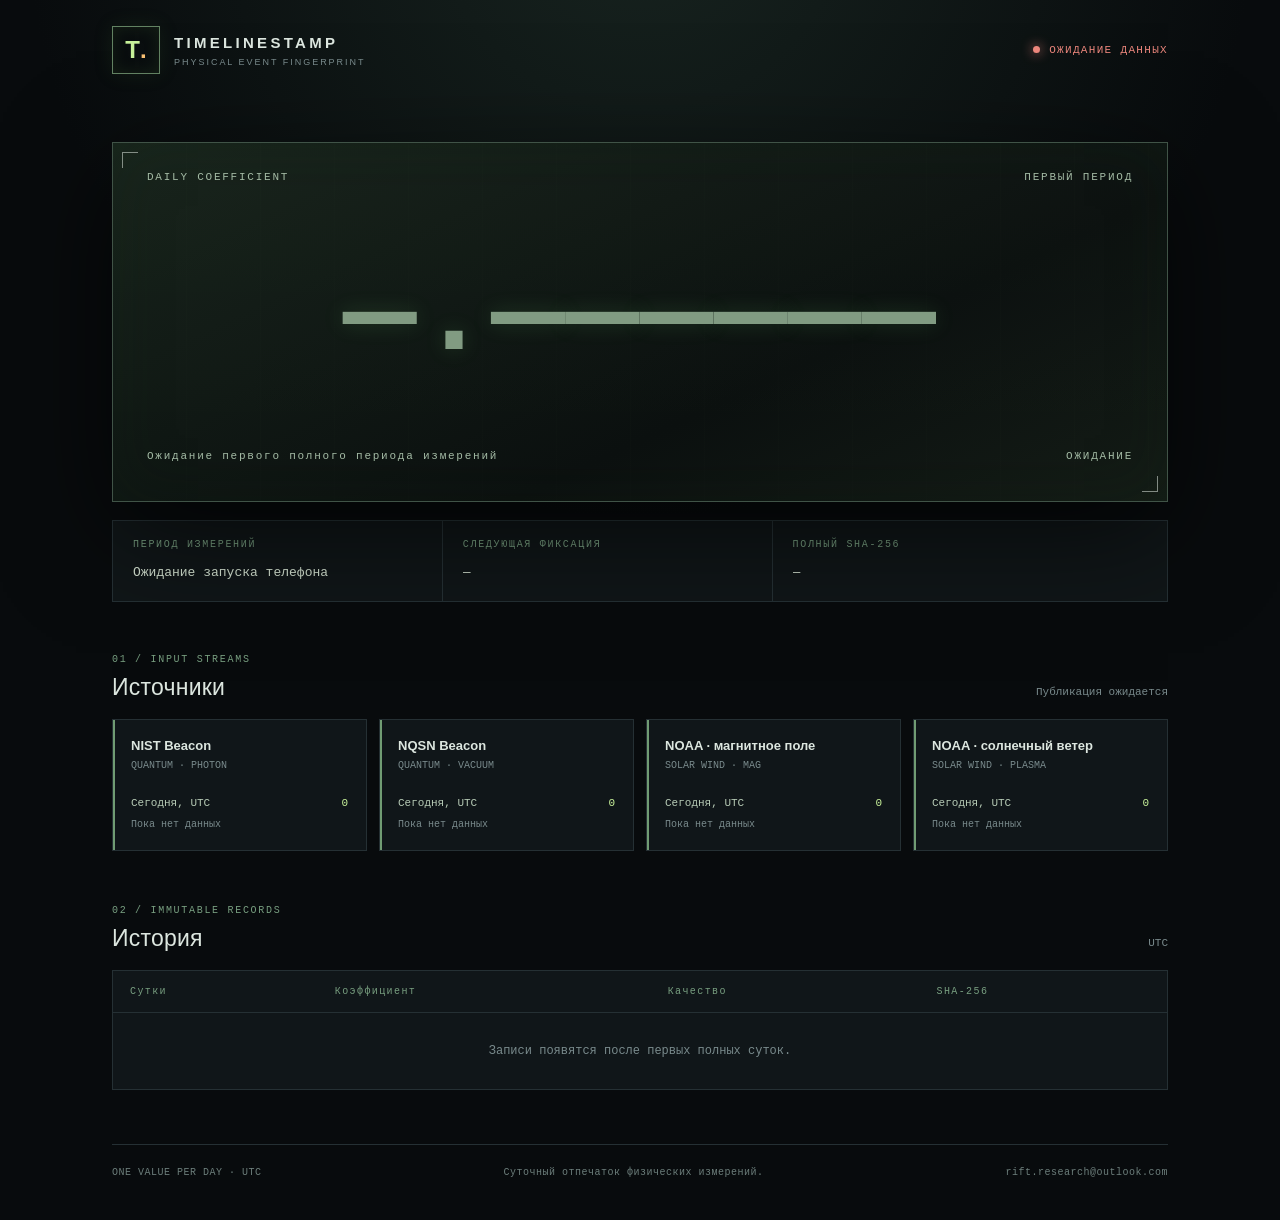
==== docs/index.html @ 2a8d6c80 "Prepare TimeLineStamp repository" ====
<!doctype html>
<html lang="ru">
<head>
  <meta charset="utf-8">
  <meta name="viewport" content="width=device-width, initial-scale=1">
  <meta name="theme-color" content="#080b0d">
  <title>Timelinestamp</title>
  <link rel="stylesheet" href="./style.css">
  <script src="./app.js" defer></script>
</head>
<body>
  <main class="shell">
    <header class="topbar">
      <div class="brand"><span class="brand-mark">T<span>.</span></span><div><strong>TIMELINESTAMP</strong><small>PHYSICAL EVENT FINGERPRINT</small></div></div>
      <div class="live offline"><span class="live-dot"></span><span id="live-label">ОЖИДАНИЕ ДАННЫХ</span></div>
    </header>

    <section class="hero" aria-labelledby="meter-title">
      <div class="hero-top"><span>DAILY COEFFICIENT</span><span id="day-label">—</span></div>
      <div class="meter" id="meter" aria-live="polite" aria-label="Коэффициент">—</div>
      <div class="hero-bottom"><span id="meter-note">Ожидание первого полного периода измерений</span><span id="quality">—</span></div>
      <div class="grid-overlay" aria-hidden="true"></div>
    </section>

    <div class="summary">
      <div><span class="eyebrow">ПЕРИОД ИЗМЕРЕНИЙ</span><strong id="period">—</strong></div>
      <div><span class="eyebrow">СЛЕДУЮЩАЯ ФИКСАЦИЯ</span><strong id="next-lock">—</strong></div>
      <div><span class="eyebrow">ПОЛНЫЙ SHA-256</span><strong id="digest-short">—</strong></div>
    </div>

    <section class="panel">
      <div class="section-heading"><div><span class="eyebrow">01 / INPUT STREAMS</span><h2>Источники</h2></div><span id="last-published" class="subtle">Публикация ожидается</span></div>
      <div id="sources" class="source-grid"></div>
    </section>

    <section class="panel history-panel">
      <div class="section-heading"><div><span class="eyebrow">02 / IMMUTABLE RECORDS</span><h2>История</h2></div><span class="subtle">UTC</span></div>
      <div class="table-wrap"><table><thead><tr><th>Сутки</th><th>Коэффициент</th><th>Качество</th><th>SHA-256</th></tr></thead><tbody id="history"><tr><td colspan="4" class="empty">Записи появятся после первых полных суток.</td></tr></tbody></table></div>
    </section>

    <footer><span>ONE VALUE PER DAY · UTC</span><span>Суточный отпечаток физических измерений.</span><a href="mailto:rift.research@outlook.com">rift.research@outlook.com</a></footer>
  </main>
</body>
</html>
---- docs/style.css ----
:root{color-scheme:dark;--bg:#080b0d;--panel:#101619;--panel2:#0b1113;--line:#253034;--muted:#798a8c;--text:#dce6df;--lime:#c8f29a;--amber:#f9c073;--red:#ed877d}
footer a{color:inherit;text-decoration:none;display:block}footer a:hover{text-decoration:underline}
*{box-sizing:border-box}html{min-height:100%}body{margin:0;background:radial-gradient(circle at 50% -8%,#17231f 0,#080b0d 42%),var(--bg);color:var(--text);font-family:Arial,Helvetica,sans-serif}body:before{content:"";position:fixed;inset:0;pointer-events:none;opacity:.19;background-image:linear-gradient(transparent 98%,#8ed291 100%);background-size:100% 4px}.shell{max-width:1120px;margin:auto;padding:26px 32px 40px}.topbar,.brand,.live,.hero-top,.hero-bottom,.section-heading,footer{display:flex;align-items:center;justify-content:space-between}.topbar{margin-bottom:68px}.brand{justify-content:flex-start;gap:14px}.brand-mark{width:48px;height:48px;border:1px solid #638363;display:flex;align-items:center;justify-content:center;font-size:24px;font-weight:900;color:var(--lime);box-shadow:inset 0 0 15px #507d342b,0 0 20px #507d3421}.brand-mark span{color:var(--amber)}.brand strong{font-size:15px;letter-spacing:.22em}.brand small{display:block;margin-top:5px;color:var(--muted);font-size:9px;letter-spacing:.22em}.live{gap:9px;color:var(--lime);font:11px/1.3 monospace;letter-spacing:.12em}.live-dot{height:7px;width:7px;background:var(--lime);border-radius:50%;box-shadow:0 0 12px var(--lime)}.live.offline{color:var(--red)}.live.offline .live-dot{background:var(--red);box-shadow:0 0 12px var(--red)}.hero{position:relative;overflow:hidden;min-height:360px;border:1px solid #405347;background:linear-gradient(155deg,#17231b,#0b100f 64%,#141c16);padding:27px 34px 24px;box-shadow:0 30px 100px #0009,inset 0 0 60px #101e1240}.hero:before,.hero:after{content:"";position:absolute;width:15px;height:15px;border-color:var(--lime);opacity:.55}.hero:before{left:9px;top:9px;border-top:1px solid;border-left:1px solid}.hero:after{right:9px;bottom:9px;border-bottom:1px solid;border-right:1px solid}.grid-overlay{position:absolute;inset:0;pointer-events:none;background:repeating-linear-gradient(90deg,transparent 0,transparent 73px,#b6e89807 74px),linear-gradient(0deg,transparent,#d6f9b706);opacity:.6}.hero-top,.hero-bottom{position:relative;z-index:1;font:11px/1.4 monospace;letter-spacing:.16em;color:#a4bba5}.hero-top span:last-child,.hero-bottom span:last-child{text-align:right}.hero-bottom{gap:16px}.meter{position:relative;z-index:1;display:flex;align-items:center;justify-content:center;min-height:264px;color:var(--lime);font-family:"Courier New",monospace;font-variant-numeric:tabular-nums;white-space:nowrap;text-shadow:0 0 11px #a2f77795,0 0 30px #80ed7b65,0 0 65px #80ed7b40;letter-spacing:.01em;font-size:clamp(54px,9.5vw,126px);font-weight:700}.meter span{display:inline-flex;justify-content:center;min-width:.69em}.meter .decimal{min-width:.35em;color:#e8f8c4}.meter.waiting{color:#819b82;text-shadow:0 0 22px #80ed7b28}.summary{display:grid;grid-template-columns:1fr 1fr 1.2fr;gap:1px;background:var(--line);border:1px solid var(--line);margin:18px 0 52px}.summary>div{background:#101618;padding:18px 20px;min-width:0}.eyebrow{display:block;color:#789f80;font:10px/1.2 monospace;letter-spacing:.17em}.summary strong{display:block;margin-top:12px;font:13px/1.5 monospace;color:#d4e2d1;overflow:hidden;text-overflow:ellipsis;white-space:nowrap}.panel{margin-bottom:54px}.section-heading{align-items:end;margin-bottom:18px;gap:20px}.section-heading h2{margin:8px 0 0;font-size:23px;font-weight:500;letter-spacing:.01em}.subtle{font:11px/1.5 monospace;color:var(--muted);text-align:right}.source-grid{display:grid;grid-template-columns:repeat(4,1fr);gap:12px}.source{min-height:132px;padding:17px 18px;background:var(--panel);border:1px solid var(--line);position:relative}.source:before{content:"";position:absolute;left:0;top:0;bottom:0;width:2px;background:#709c73}.source-name{font-size:13px;font-weight:700;line-height:1.4}.source-type{font:10px/1.4 monospace;color:var(--muted);margin:4px 0 23px}.source-stat{display:flex;justify-content:space-between;gap:8px;font:11px/1.3 monospace;color:#b7cbb6}.source-stat strong{color:var(--lime);font-weight:500}.source-time{margin-top:8px;font:10px/1.4 monospace;color:var(--muted)}.table-wrap{overflow:auto;background:var(--panel);border:1px solid var(--line)}table{border-collapse:collapse;width:100%;min-width:660px;text-align:left}th{padding:15px 17px;color:#789f80;font:10px monospace;letter-spacing:.14em;border-bottom:1px solid var(--line)}td{padding:17px;border-bottom:1px solid #202b2e;font:12px/1.4 monospace}tbody tr:last-child td{border-bottom:0}.coefficient-cell{font-size:20px;color:var(--lime)}.hash-cell{color:#a5b9aa}.empty{color:var(--muted);text-align:center;padding:30px}.quality-good{color:var(--lime)}.quality-partial{color:var(--amber)}.quality-unavailable{color:var(--red)}footer{border-top:1px solid var(--line);padding-top:20px;gap:25px;color:#6c7e7b;font:10px/1.5 monospace;letter-spacing:.05em}footer span:last-child{text-align:right}@media(max-width:850px){.source-grid{grid-template-columns:repeat(2,1fr)}.summary{grid-template-columns:repeat(2,1fr)}.summary>div:last-child{grid-column:1/-1}}@media(max-width:560px){.shell{padding:20px 16px 32px}.topbar{margin-bottom:40px}.brand-mark{width:40px;height:40px}.brand strong{font-size:12px}.brand small{font-size:7px}.hero{min-height:270px;padding:20px 16px}.meter{min-height:190px;font-size:clamp(39px,10.7vw,68px);letter-spacing:-.05em}.meter span{min-width:.61em}.hero-top,.hero-bottom{font-size:9px}.summary{margin-bottom:42px}.summary>div{padding:15px}.summary strong{font-size:11px}.source-grid{gap:8px}.source{padding:14px;min-height:122px}.source-name{font-size:11px}.source-stat{font-size:10px}.section-heading h2{font-size:20px}.subtle{font-size:9px}footer{display:block}footer span{display:block;margin:8px 0}footer span:last-child{text-align:left}}
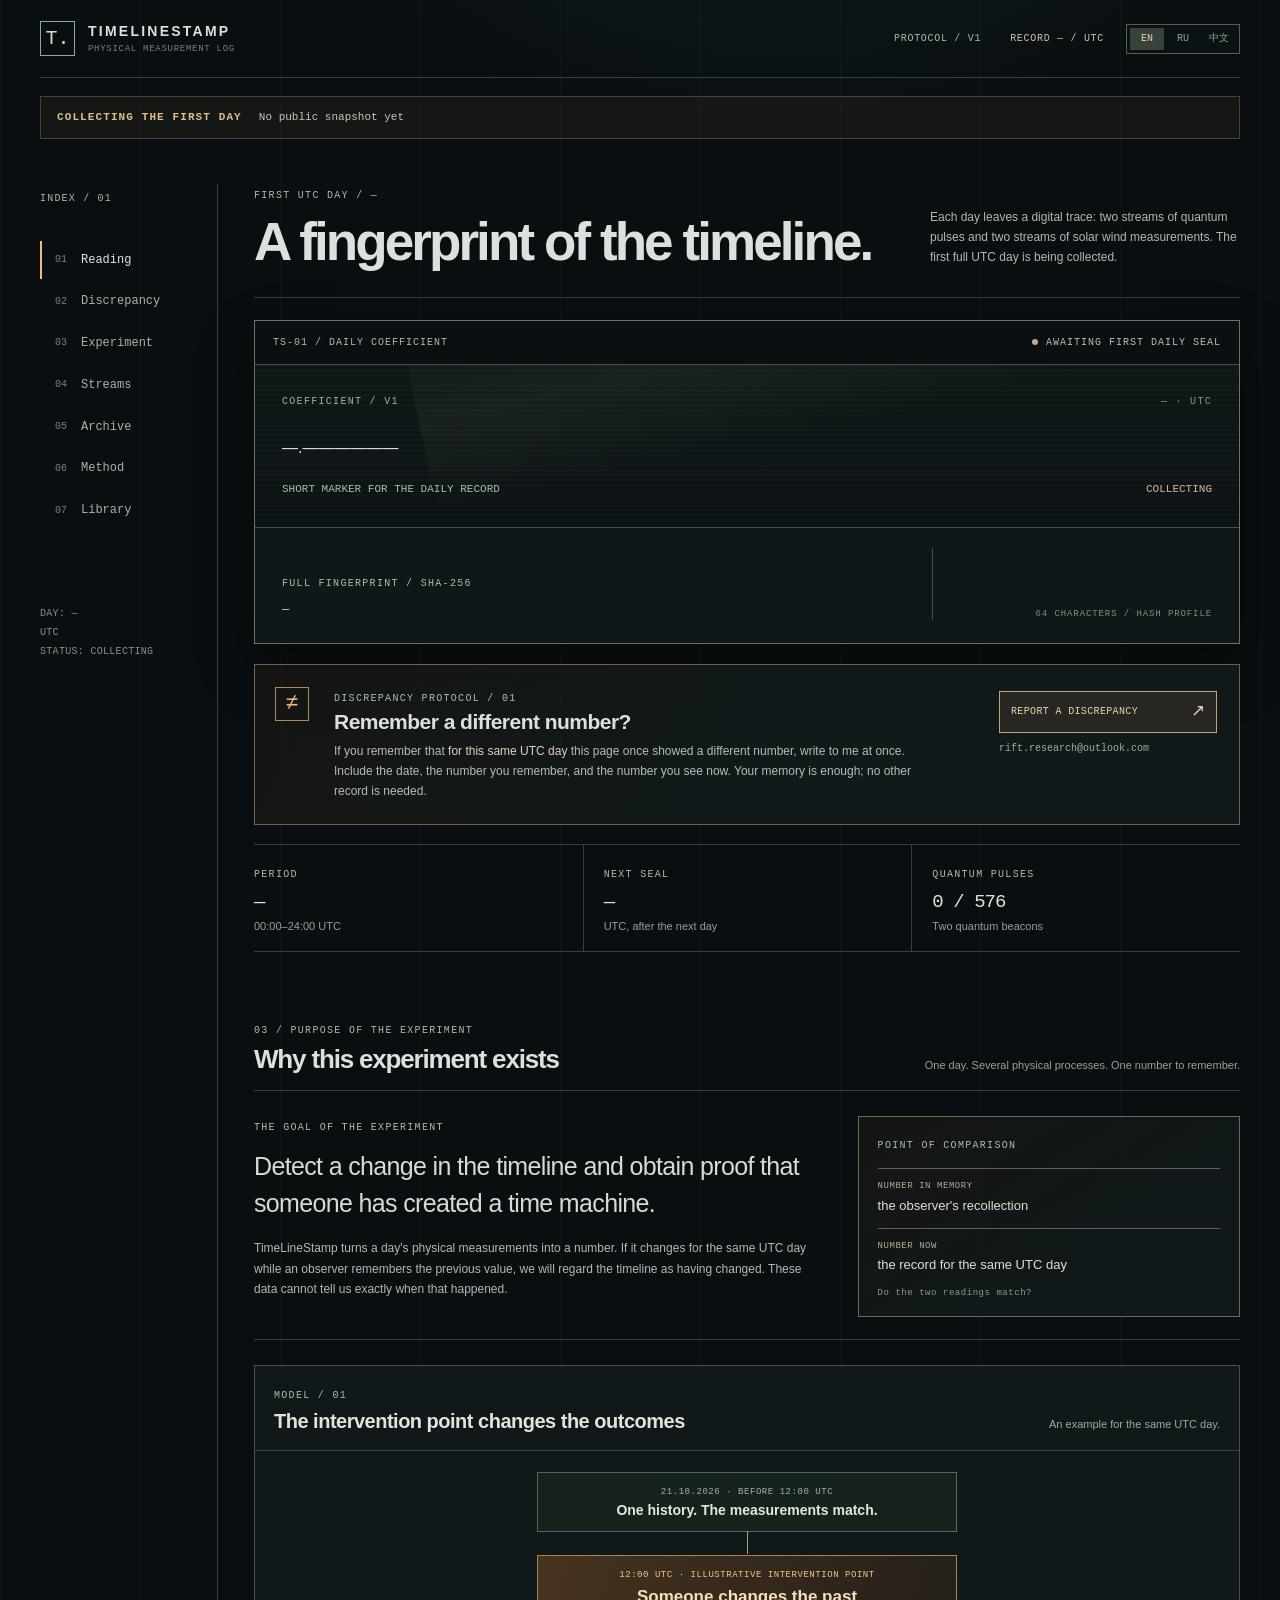
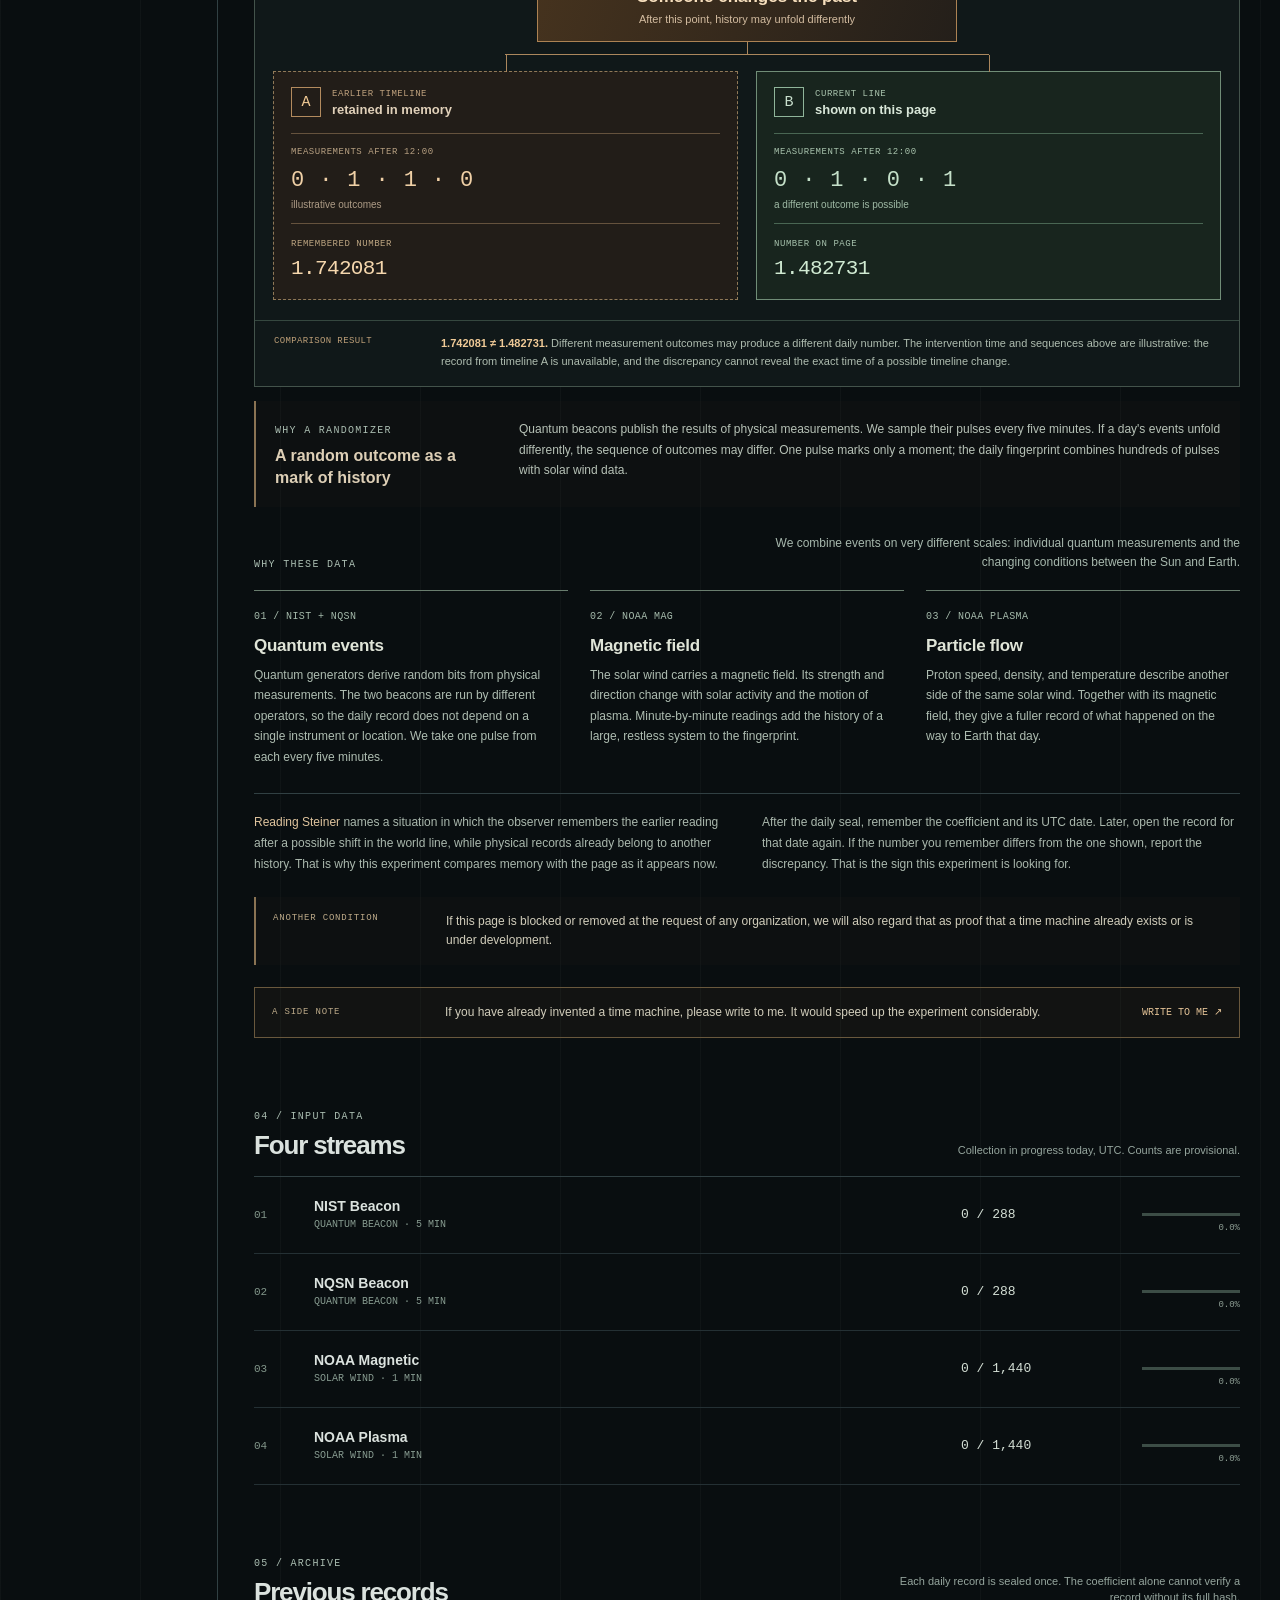
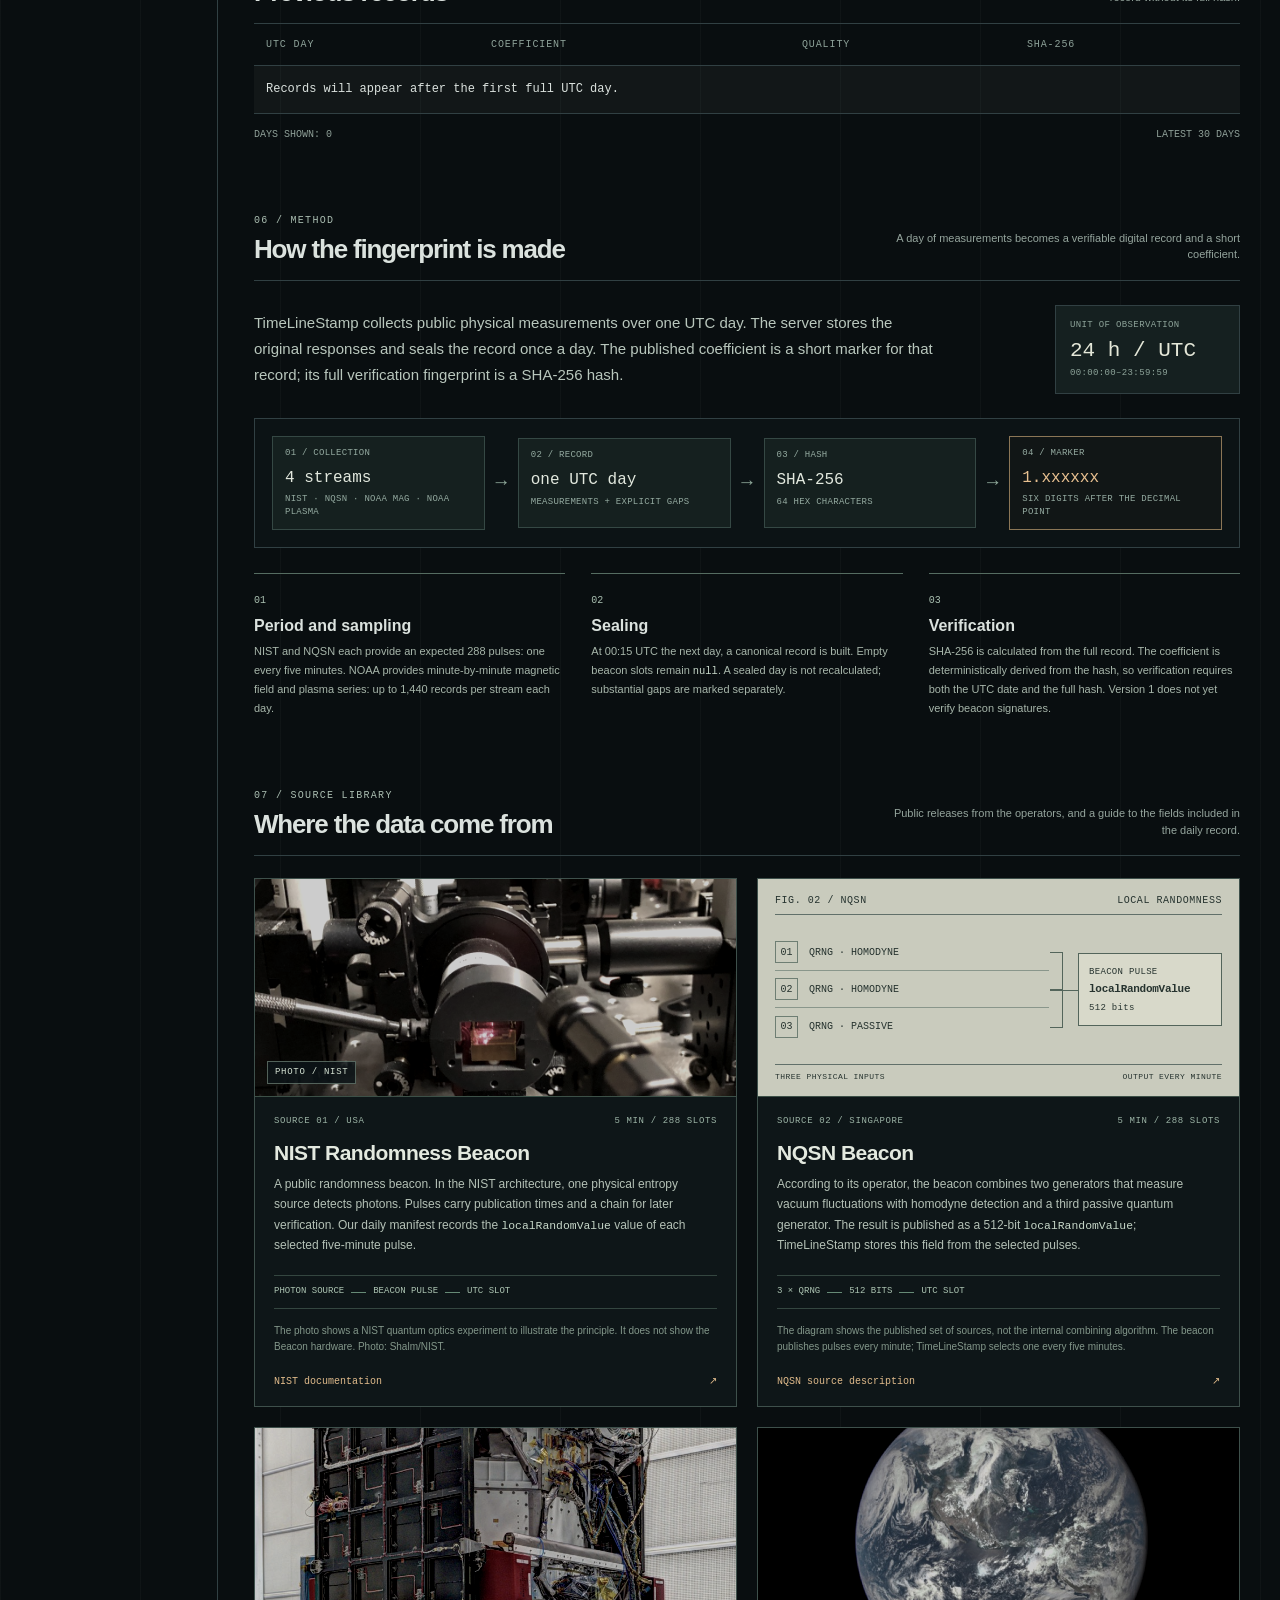
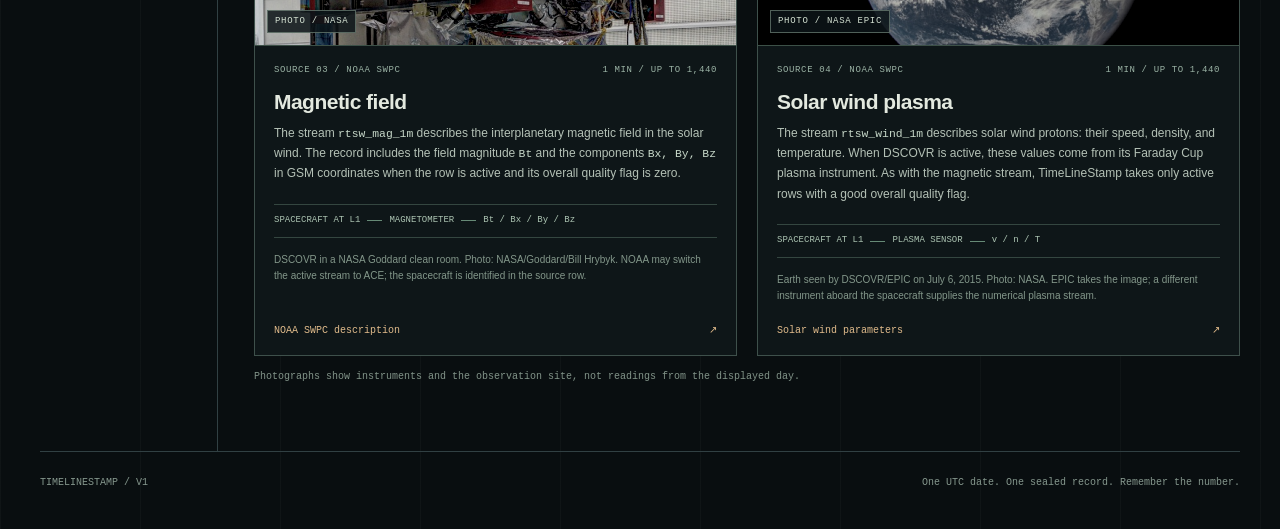
==== commit ce286d6f: "Prepare multilingual public dashboard" ====
--- a/docs/index.html
+++ b/docs/index.html
@@ -1,44 +1,581 @@
 <!doctype html>
-<html lang="ru">
+<html lang="en">
 <head>
   <meta charset="utf-8">
   <meta name="viewport" content="width=device-width, initial-scale=1">
-  <meta name="theme-color" content="#080b0d">
-  <title>Timelinestamp</title>
-  <link rel="stylesheet" href="./style.css">
-  <script src="./app.js" defer></script>
+  <meta name="theme-color" content="#090e10">
+  <title>TimeLineStamp</title>
+  <style>
+:root {
+  color-scheme: dark;
+  --bg: #090e10;
+  --surface: #101719;
+  --surface-deep: #0a1012;
+  --line: #314043;
+  --line-soft: #243034;
+  --text: #dbe2de;
+  --muted: #96a6a3;
+  --quiet: #738481;
+  --signal: #aec4b7;
+  --amber: #efbb7e;
+  --amber-dim: #a47d58;
+  --mono: ui-monospace, SFMono-Regular, Menlo, Monaco, Consolas, "Liberation Mono", monospace;
+  --sans: -apple-system, BlinkMacSystemFont, "Segoe UI", Arial, sans-serif;
+}
+* { box-sizing: border-box; }
+html { scroll-behavior: smooth; }
+body {
+  margin: 0;
+  color: var(--text);
+  background:
+    radial-gradient(800px 620px at 62% -290px, #24413d67, transparent 72%),
+    linear-gradient(90deg, #b1cfc00a 1px, transparent 1px),
+    var(--bg);
+  background-size: auto, 140px 100%, auto;
+  font-family: var(--sans);
+  -webkit-font-smoothing: antialiased;
+}
+a { color: inherit; }
+a:focus-visible { outline: 2px solid var(--amber); outline-offset: 4px; }
+.shell { width: min(1200px, calc(100% - 60px)); margin: 0 auto; }
+.mono, .value, .stamp { font-family: var(--mono); font-variant-numeric: tabular-nums; }
+.top {
+  display: flex;
+  align-items: center;
+  justify-content: space-between;
+  gap: 20px;
+  min-height: 78px;
+  border-bottom: 1px solid var(--line);
+}
+.identity { display: flex; align-items: center; gap: 13px; text-decoration: none; }
+.identity-mark { width: 35px; height: 35px; display: grid; place-items: center; border: 1px solid #8aaca0; font: 500 20px/1 var(--mono); color: #cedbd2; }
+.identity-text strong { display: block; font: 650 14px/1.2 var(--sans); letter-spacing: .16em; }
+.identity-text small { display: block; margin-top: 4px; color: var(--quiet); font: 9px/1.2 var(--mono); letter-spacing: .08em; }
+.top-controls { display: flex; align-items: center; gap: 22px; }
+.top-meta { display: flex; align-items: center; gap: 29px; color: #a8b8b1; font: 10px/1.4 var(--mono); letter-spacing: .07em; }
+.top-meta .node { color: #d2c0a6; }
+.language-switch { display: flex; gap: 2px; padding: 3px; border: 1px solid #536059; background: #0b1213; }
+.language-switch button { min-width: 34px; padding: 5px 6px; border: 0; background: transparent; color: #8fa198; cursor: pointer; font: 10px/1.2 var(--mono); }
+.language-switch button:hover { color: #f0d1a8; }
+.language-switch button[aria-pressed="true"] { background: #36423a; color: #f0d1a8; }
+.demo-note { display: flex; align-items: baseline; gap: 17px; padding: 12px 16px; margin: 18px 0 0; border: 1px solid #7f664b83; background: #7b60351a; font: 11px/1.5 var(--mono); }
+.demo-note strong { color: #e0bc90; letter-spacing: .1em; white-space: nowrap; }
+.demo-note span { color: #c6c6bb; }
+.layout { display: grid; grid-template-columns: 178px minmax(0, 1fr); gap: 36px; margin-top: 45px; }
+.rail { position: relative; border-right: 1px solid var(--line); min-height: 100%; padding: 7px 24px 0 0; }
+.rail-head { display: block; color: #a9b9b0; font: 10px/1.5 var(--mono); letter-spacing: .12em; }
+.rail nav { display: grid; gap: 3px; margin-top: 35px; }
+.rail a { display: flex; align-items: center; gap: 14px; padding: 11px 0 11px 13px; border-left: 2px solid transparent; color: #a4b3ac; font: 12px/1.4 var(--mono); text-decoration: none; }
+.rail a:hover, .rail a:first-child { border-left-color: var(--amber); color: #e4e7df; }
+.rail a span { color: var(--quiet); font-size: 10px; }
+.rail-foot { margin-top: 74px; color: #81928b; font: 10px/1.9 var(--mono); letter-spacing: .03em; }
+.content { min-width: 0; }
+.page-head { display: flex; justify-content: space-between; align-items: end; gap: 34px; padding-bottom: 27px; border-bottom: 1px solid var(--line); }
+.kicker, .section-index, .micro { color: #aabdb1; font: 10px/1.5 var(--mono); letter-spacing: .13em; text-transform: uppercase; }
+.page-head h1 { margin: 10px 0 0; font-size: clamp(34px, 4.2vw, 53px); font-weight: 580; line-height: 1.08; letter-spacing: -.055em; }
+.page-head p { max-width: 310px; margin: 0 0 2px; color: #aebbb4; font-size: 12px; line-height: 1.7; }
+.instrument { margin-top: 22px; border: 1px solid #68736c; background: var(--surface-deep); box-shadow: 0 24px 55px #0005; }
+.instrument-top { display: flex; justify-content: space-between; align-items: center; gap: 14px; padding: 14px 18px; border-bottom: 1px solid #43504b; color: #aab8af; font: 10px/1.5 var(--mono); letter-spacing: .1em; }
+.instrument-top .lock { display: inline-flex; align-items: center; gap: 8px; color: #c4bda9; }
+.instrument-top .lock::before { content: ""; width: 6px; height: 6px; background: #c1ab88; border-radius: 50%; }
+.display { position: relative; overflow: hidden; padding: 29px 27px 30px; background:
+  linear-gradient(180deg, #101a19 0%, #101819 61%, #0c1415 100%);
+}
+.display::before { content: ""; position: absolute; inset: 0; pointer-events: none; opacity: .23; background: repeating-linear-gradient(0deg, transparent 0 3px, #000 4px 5px); }
+.display::after { content: ""; position: absolute; width: 650px; height: 180px; top: -100px; left: 16%; pointer-events: none; transform: rotate(-12deg); background: linear-gradient(180deg, transparent, #d9e9cc0d, transparent); }
+.display > * { position: relative; z-index: 1; }
+.display-label { display: flex; justify-content: space-between; gap: 10px; color: #9fb1a6; font: 10px/1.5 var(--mono); letter-spacing: .13em; }
+.display-label span:last-child { color: #81958b; }
+.digits { display: flex; align-items: end; gap: 7px; margin: 30px 0 24px; white-space: nowrap; }
+.digit {
+  position: relative;
+  display: grid;
+  place-items: center;
+  width: clamp(48px, 5.45vw, 70px);
+  height: clamp(77px, 8vw, 101px);
+  border: 1px solid #5b6458;
+  background: linear-gradient(160deg, #202821, #111914 58%, #1a211b);
+  box-shadow: inset 0 8px 18px #0009, inset 0 -3px 7px #ccba8210;
+  color: var(--amber);
+  font: 400 clamp(51px, 6.4vw, 81px)/1 var(--mono);
+  letter-spacing: -.08em;
+  text-indent: -.08em;
+  text-shadow: 0 0 12px #e9a45a5b, 0 0 25px #e9a45a28;
+}
+.point { align-self: end; margin: 0 1px 10px -1px; color: #e6ad70; font: 400 clamp(50px, 6vw, 80px)/1 var(--mono); text-shadow: 0 0 11px #e7a25662; }
+.display-note { display: flex; justify-content: space-between; align-items: start; gap: 20px; color: #aabbad; font: 11px/1.5 var(--mono); }
+.display-note .partial { color: #d4b88f; }
+.signature { display: grid; grid-template-columns: minmax(0, 1fr) 280px; gap: 30px; align-items: end; padding: 20px 27px 23px; border-top: 1px solid #43504b; background: #101718; }
+.signature strong { display: block; margin-top: 9px; color: #cbd5cb; font: 12px/1.7 var(--mono); font-weight: 400; overflow-wrap: anywhere; }
+.signature .micro { display: block; }
+.signature-graph { min-width: 0; padding-left: 17px; border-left: 1px solid #42504b; }
+.signature-graph svg { display: block; width: 100%; height: 54px; }
+.signature-graph p { margin: 7px 0 0; color: #7e9087; font: 9px/1.2 var(--mono); letter-spacing: .1em; text-align: right; }
+.comparison { display: grid; grid-template-columns: 38px minmax(0, 1fr) 218px; gap: 21px; align-items: start; margin-top: 20px; padding: 22px 22px 23px 20px; border: 1px solid #746046; background: linear-gradient(120deg, #58442926, #11191a 52%); }
+.comparison-symbol { display: grid; place-items: center; width: 34px; height: 34px; border: 1px solid #ab8960; color: var(--amber); font: 22px/1 var(--mono); }
+.comparison h2 { margin: 4px 0 8px; font-size: 21px; font-weight: 570; letter-spacing: -.025em; }
+.comparison p { max-width: 580px; margin: 0; color: #b4beb4; font-size: 12px; line-height: 1.65; }
+.comparison em { color: #e1d2bb; font-style: normal; }
+.comparison-action { display: flex; flex-direction: column; gap: 9px; padding-top: 4px; }
+.contact-button { display: flex; align-items: center; justify-content: space-between; gap: 12px; padding: 13px 11px; border: 1px solid #c6a478; background: #ae815322; color: #efd0a7; font: 10px/1.4 var(--mono); letter-spacing: .035em; text-decoration: none; }
+.contact-button:hover { background: #ae81533b; }
+.contact-button span { font-size: 17px; line-height: 0; }
+.contact-email { color: #9eac9f; font: 10px/1.3 var(--mono); overflow-wrap: anywhere; }
+.facts { display: grid; grid-template-columns: repeat(3, 1fr); margin: 19px 0 67px; border-top: 1px solid var(--line); border-bottom: 1px solid var(--line); }
+.fact { padding: 18px 20px 19px 0; }
+.fact + .fact { padding-left: 20px; border-left: 1px solid var(--line); }
+.fact strong { display: block; margin-top: 9px; font: 500 19px/1.25 var(--mono); letter-spacing: -.05em; }
+.fact small { display: block; margin-top: 5px; color: #91a29a; font-size: 11px; }
+.theory-main { display: grid; grid-template-columns: minmax(0, 1.2fr) minmax(260px, .8fr); gap: 30px; padding: 25px 0 22px; border-bottom: 1px solid var(--line); }
+.theory-idea p { max-width: 620px; margin: 13px 0 0; color: #d3ddd3; font-size: clamp(19px, 2.1vw, 25px); line-height: 1.48; letter-spacing: -.026em; }
+.theory-idea .theory-method { margin-top: 16px; color: #aebdb1; font-size: 12px; line-height: 1.7; letter-spacing: 0; }
+.theory-reading { padding: 17px 19px 15px; border: 1px solid #71684f; background: linear-gradient(150deg, #312a1b4a, #101819 65%); }
+.theory-pair { margin-top: 15px; padding-top: 11px; border-top: 1px solid #655e4c; }
+.theory-pair span, .theory-reading > small { display: block; color: #b5a98f; font: 9px/1.5 var(--mono); letter-spacing: .06em; }
+.theory-pair strong { display: block; margin-top: 4px; color: #e1dfd2; font-size: 13px; font-weight: 540; }
+.theory-reading > small { margin-top: 15px; color: #899b8f; }
+.timeline-model { margin: 25px 0 0; border: 1px solid #43534b; background: #101819; }
+.timeline-model-head { display: flex; justify-content: space-between; align-items: end; gap: 20px; padding: 18px 19px 17px; border-bottom: 1px solid #35473f; }
+.timeline-model-head h3 { margin: 7px 0 0; color: #e0e5d8; font-size: 20px; font-weight: 560; letter-spacing: -.025em; }
+.timeline-model-head p { max-width: 270px; margin: 0; color: #9dab9f; font-size: 11px; line-height: 1.5; text-align: right; }
+.fork-shared { position: relative; width: min(420px, calc(100% - 36px)); margin: 21px auto 0; padding: 13px 18px; border: 1px solid #53675b; background: #17221d; text-align: center; }
+.fork-shared::after { position: absolute; top: 100%; left: 50%; height: 23px; border-left: 1px solid #8ca894; content: ""; }
+.fork-shared span, .fork-event span, .fork-path-title span, .fork-readings span, .fork-number span { display: block; font: 9px/1.4 var(--mono); letter-spacing: .06em; }
+.fork-shared span { color: #9eb6a2; }
+.fork-shared strong { display: block; margin-top: 4px; color: #dfebdb; font-size: 14px; font-weight: 550; }
+.fork-event { position: relative; z-index: 1; width: min(420px, calc(100% - 36px)); margin: 23px auto 0; padding: 13px 18px 14px; border: 1px solid #ac8253; background: linear-gradient(110deg, #46331e, #241f1a); text-align: center; }
+.fork-event span { color: #f4c58b; }
+.fork-event strong { display: block; margin-top: 5px; color: #f7dfbd; font-size: 17px; font-weight: 600; }
+.fork-event small { display: block; margin-top: 4px; color: #d3bca0; font-size: 11px; line-height: 1.5; }
+.fork-branches { position: relative; display: grid; grid-template-columns: repeat(2, minmax(0, 1fr)); gap: 18px; padding: 29px 18px 20px; }
+.fork-branches::before { position: absolute; top: 0; left: 50%; height: 12px; border-left: 1px solid #ab875d; content: ""; }
+.fork-branches::after { position: absolute; top: 12px; left: calc(25% + 4px); right: calc(25% + 4px); border-top: 1px solid #ab875d; content: ""; }
+.fork-path { position: relative; min-width: 0; padding: 15px 17px 17px; border: 1px dashed #8f7958; background: #221d18; }
+.fork-path::before { position: absolute; bottom: 100%; left: 50%; height: 17px; border-left: 1px solid #ab875d; content: ""; }
+.fork-path.current { border: 1px solid #708d77; background: #18251e; }
+.fork-path-title { display: flex; align-items: center; gap: 11px; }
+.fork-path-title b { display: grid; flex: 0 0 30px; place-items: center; width: 30px; height: 30px; border: 1px solid #b38b5e; color: #f2ca94; font: 15px/1 var(--mono); }
+.current .fork-path-title b { border-color: #8fb59a; color: #c8dfcd; }
+.fork-path-title span { color: #bea17d; }
+.current .fork-path-title span { color: #a9c4ad; }
+.fork-path-title strong { display: block; margin-top: 2px; color: #e0d0b9; font-size: 13px; font-weight: 550; }
+.current .fork-path-title strong { color: #d9e7d9; }
+.fork-readings { margin-top: 16px; padding: 12px 0 13px; border-top: 1px solid #65523d; border-bottom: 1px solid #65523d; }
+.current .fork-readings { border-color: #496653; }
+.fork-readings span { color: #b7a082; }
+.current .fork-readings span { color: #a8c3ad; }
+.fork-readings strong { display: block; margin-top: 8px; color: #f0d0a6; font: 500 clamp(16px, 2.1vw, 22px)/1.25 var(--mono); letter-spacing: .04em; white-space: nowrap; }
+.current .fork-readings strong { color: #c4e0c9; }
+.fork-readings small { display: block; margin-top: 5px; color: #ae9c86; font-size: 10px; }
+.current .fork-readings small { color: #9fbaa5; }
+.fork-number { margin-top: 14px; }
+.fork-number span { color: #bda581; }
+.current .fork-number span { color: #a6c1ac; }
+.fork-number strong { display: block; margin-top: 5px; color: #f5d7ad; font: 500 21px/1.25 var(--mono); letter-spacing: -.03em; }
+.current .fork-number strong { color: #d0ead2; }
+.timeline-model-foot { display: grid; grid-template-columns: 155px minmax(0, 1fr); gap: 12px; padding: 14px 19px 16px; border-top: 1px solid #35473f; }
+.timeline-model-foot span { color: #bd9f78; font: 9px/1.5 var(--mono); letter-spacing: .04em; }
+.timeline-model-foot p { margin: 0; color: #aebcaf; font-size: 11px; line-height: 1.6; }
+.timeline-model-foot strong { color: #f0ca97; font-weight: 600; white-space: nowrap; }
+.randomizer-note { display: grid; grid-template-columns: 220px minmax(0, 1fr); gap: 24px; margin-top: 14px; padding: 18px 19px; border-left: 2px solid #8a7353; background: #251f1826; }
+.randomizer-note h3 { margin: 7px 0 0; color: #ddcfb6; font-size: 16px; font-weight: 550; line-height: 1.35; }
+.randomizer-note p { margin: 0; color: #b7c2b7; font-size: 12px; line-height: 1.7; }
+.rationale { padding-top: 27px; }
+.rationale-heading { display: flex; justify-content: space-between; align-items: end; gap: 25px; }
+.rationale-heading p { max-width: 480px; margin: 0; color: #a7b8ad; font-size: 12px; line-height: 1.6; text-align: right; }
+.rationale-grid { display: grid; grid-template-columns: repeat(3, minmax(0, 1fr)); gap: 22px; margin-top: 18px; }
+.rationale-grid article { padding: 14px 10px 2px 0; border-top: 1px solid #697d6e; }
+.rationale-grid article > span { color: #a4b9aa; font: 10px/1.4 var(--mono); letter-spacing: .04em; }
+.rationale-grid h3 { margin: 12px 0 9px; color: #e0e5d8; font-size: 17px; font-weight: 570; letter-spacing: -.015em; }
+.rationale-grid p { margin: 0; color: #aebdb1; font-size: 12px; line-height: 1.7; }
+.theory-detail { display: grid; grid-template-columns: repeat(2, minmax(0, 1fr)); gap: 30px; margin-top: 24px; padding-top: 18px; border-top: 1px solid var(--line); }
+.theory-detail p { margin: 0; color: #aab8ad; font-size: 12px; line-height: 1.75; }
+.theory-detail em { color: #dfc49e; font-style: normal; }
+.interference-note { display: grid; grid-template-columns: 155px minmax(0, 1fr); gap: 18px; margin-top: 22px; padding: 15px 17px; border-left: 2px solid #8a7353; background: #251f1826; }
+.interference-note span { color: #bca988; font: 9px/1.4 var(--mono); letter-spacing: .09em; }
+.interference-note p { margin: 0; color: #d1cdbb; font-size: 12px; line-height: 1.6; }
+.time-note { display: grid; grid-template-columns: 155px minmax(0, 1fr) auto; gap: 18px; align-items: center; margin-top: 22px; padding: 15px 17px; border: 1px solid #69583d; background: #5a42281c; }
+.time-note > span { color: #bca988; font: 9px/1.4 var(--mono); letter-spacing: .09em; }
+.time-note p { margin: 0; color: #d1cdbb; font-size: 12px; line-height: 1.55; }
+.time-note a { color: #e4c397; font: 10px/1.4 var(--mono); text-decoration: none; white-space: nowrap; }
+.time-note a:hover { text-decoration: underline; }
+.section { margin-bottom: 67px; }
+.section-head { display: flex; justify-content: space-between; align-items: end; gap: 22px; padding-bottom: 15px; border-bottom: 1px solid var(--line); }
+.section-head h2 { margin: 6px 0 0; font-size: 26px; font-weight: 560; letter-spacing: -.045em; }
+.section-head p { max-width: 360px; margin: 0 0 2px; color: #95a59d; font-size: 11px; line-height: 1.5; text-align: right; }
+.streams { margin-top: 0; }
+.stream { display: grid; grid-template-columns: 44px minmax(180px, 1fr) 165px 98px; align-items: center; gap: 16px; min-height: 77px; border-bottom: 1px solid var(--line-soft); }
+.stream-no { color: #82968a; font: 11px var(--mono); }
+.stream-name strong { display: block; font-size: 14px; font-weight: 600; }
+.stream-name small { display: block; margin-top: 4px; color: #879b90; font: 10px/1.4 var(--mono); }
+.stream-count { color: #d4dfd5; font: 13px/1.3 var(--mono); white-space: nowrap; }
+.stream-bar { height: 3px; background: #3c4d46; }
+.stream-bar i { display: block; width: var(--fill); height: 100%; background: #b6c6ae; }
+.stream-bar small { display: block; margin-top: 7px; color: #8d9d93; font: 9px/1.2 var(--mono); text-align: right; }
+.record-table { overflow-x: auto; border-bottom: 1px solid var(--line); }
+table { width: 100%; border-collapse: collapse; min-width: 650px; text-align: left; }
+th { padding: 14px 12px; border-bottom: 1px solid var(--line); color: #8da198; font: 10px/1.3 var(--mono); letter-spacing: .09em; text-transform: uppercase; }
+td { padding: 15px 12px; border-bottom: 1px solid var(--line-soft); font: 12px/1.4 var(--mono); }
+tbody tr:last-child td { border-bottom: 0; }
+tbody tr:first-child { background: #adbfac0d; }
+.row-value { color: #e0e6dd; font-size: 17px; }
+.row-state { color: #aac0b1; }
+.row-state.partial { color: #c9b18e; }
+.row-hash { color: #90a29a; }
+.table-foot { display: flex; justify-content: space-between; gap: 20px; margin-top: 13px; color: #8e9f97; font: 10px/1.5 var(--mono); }
+.method-intro { display: grid; grid-template-columns: minmax(0, 1fr) 185px; gap: 30px; align-items: center; padding: 24px 0; }
+.method-intro p { max-width: 680px; margin: 0; color: #b9c7bd; font-size: 15px; line-height: 1.75; }
+.method-stamp { padding: 13px 14px; border: 1px solid var(--line); background: #152020; }
+.method-stamp span, .method-stamp small { display: block; color: #8da399; font: 9px/1.45 var(--mono); letter-spacing: .04em; }
+.method-stamp strong { display: block; margin: 7px 0 5px; color: #e4e7d8; font: 21px/1.1 var(--mono); }
+.method-flow { display: grid; grid-template-columns: 1fr 17px 1fr 17px 1fr 17px 1fr; gap: 8px; align-items: center; padding: 17px; border: 1px solid var(--line); background: #0c1315; }
+.flow-node { min-width: 0; min-height: 90px; padding: 10px 12px; border: 1px solid #354844; background: #15201f; }
+.flow-node.final { border-color: #8b7656; background: #3c30201c; }
+.flow-node span, .flow-node small { display: block; color: #94aaa0; font: 9px/1.45 var(--mono); letter-spacing: .03em; }
+.flow-node strong { display: block; margin: 9px 0 6px; color: #e2e8de; font: 16px/1.15 var(--mono); white-space: nowrap; }
+.flow-node.final strong { color: #e8c090; }
+.flow-arrow { color: #8fa89a; font: 19px/1 var(--mono); text-align: center; }
+.method-notes { display: grid; grid-template-columns: repeat(3, 1fr); gap: 26px; margin-top: 25px; }
+.method-notes article { padding-top: 15px; border-top: 1px solid #556c61; }
+.note-number { color: #a9bfb0; font: 10px/1.4 var(--mono); }
+.method-notes h3 { margin: 9px 0 7px; font-size: 16px; font-weight: 560; }
+.method-notes p { margin: 0; color: #a7b6aa; font-size: 11px; line-height: 1.7; }
+code { color: #c7d8c9; font: .95em var(--mono); }
+.library-grid { display: grid; grid-template-columns: repeat(2, minmax(0, 1fr)); gap: 20px; margin-top: 22px; }
+.source-card { min-width: 0; display: flex; flex-direction: column; border: 1px solid #3e504b; background: #0e1618; }
+.source-visual { position: relative; height: 218px; overflow: hidden; border-bottom: 1px solid #3c5047; background: #101b1c; }
+.source-visual img { width: 100%; height: 100%; object-fit: cover; filter: saturate(.57) contrast(1.08) brightness(.8); }
+.source-visual.photo:not(.earth) img { object-position: center 45%; }
+.source-visual.earth img { object-position: center center; }
+.source-visual svg { display: block; width: 100%; height: 100%; }
+.nqsn-plate { display: flex; flex-direction: column; padding: 15px 17px 14px; color: #26332f; background: #c9cbbd; font-family: var(--mono); }
+.plate-head, .plate-foot { display: flex; justify-content: space-between; gap: 10px; font: 10px/1.3 var(--mono); letter-spacing: .055em; }
+.plate-head { padding-bottom: 7px; border-bottom: 1px solid #61706a; }
+.plate-head span:last-child, .plate-foot span:last-child { text-align: right; }
+.plate-core { display: grid; grid-template-columns: minmax(0, 1fr) 144px; gap: 29px; align-items: center; flex: 1; }
+.plate-inputs { position: relative; }
+.plate-inputs::after { content: ""; position: absolute; top: 18px; bottom: 18px; right: -14px; width: 1px; background: #53655b; }
+.plate-row { position: relative; display: flex; align-items: center; gap: 11px; height: 37px; border-bottom: 1px solid #89968b; font: 10px/1.3 var(--mono); white-space: nowrap; }
+.plate-row:last-child { border-bottom: 0; }
+.plate-row::after { content: ""; position: absolute; top: 50%; right: -14px; width: 13px; border-top: 1px solid #53655b; }
+.plate-row b { display: grid; place-items: center; width: 23px; height: 22px; border: 1px solid #6e7e73; font-size: 10px; font-weight: 500; }
+.plate-output { position: relative; padding: 12px 10px 11px; border: 1px solid #53655b; background: #d8d9ca; }
+.plate-output::before { content: ""; position: absolute; top: 50%; left: -29px; width: 28px; border-top: 1px solid #53655b; }
+.plate-output small, .plate-output span { display: block; font: 9px/1.35 var(--mono); letter-spacing: .035em; }
+.plate-output strong { display: block; margin: 5px 0; font: 600 11px/1.2 var(--mono); letter-spacing: -.025em; }
+.plate-foot { padding-top: 7px; border-top: 1px solid #61706a; font-size: 8px; }
+.visual-tag { position: absolute; left: 12px; bottom: 12px; padding: 6px 7px; border: 1px solid #a4bdab75; background: #0c1518d9; color: #d5e2d3; font: 9px/1 var(--mono); letter-spacing: .08em; }
+.source-body { display: flex; flex: 1; flex-direction: column; padding: 18px 19px 17px; }
+.source-id { display: flex; justify-content: space-between; gap: 10px; color: #9bb3a5; font: 9px/1.4 var(--mono); letter-spacing: .07em; }
+.source-id span:last-child { text-align: right; }
+.source-body h3 { margin: 13px 0 9px; color: #e3e9df; font-size: 21px; font-weight: 570; letter-spacing: -.025em; }
+.source-body > p:not(.source-caption) { margin: 0; color: #b4c1b6; font-size: 12px; line-height: 1.7; }
+.source-mini { display: flex; flex-wrap: wrap; align-items: center; gap: 7px; margin-top: 20px; padding: 10px 0; border-top: 1px solid #344640; border-bottom: 1px solid #344640; color: #adc5b3; font: 9px/1.3 var(--mono); }
+.source-mini i { width: 15px; height: 1px; background: #668a76; }
+.source-caption { margin: 14px 0 0; color: #83978a; font-size: 10px; line-height: 1.6; }
+.source-link { display: flex; justify-content: space-between; gap: 15px; margin-top: auto; padding-top: 20px; color: #e0bb8b; font: 10px/1.4 var(--mono); text-decoration: none; }
+.source-link:hover { color: #f3d3aa; text-decoration: underline; }
+.library-endnote { margin: 13px 0 0; color: #829489; font: 10px/1.5 var(--mono); }
+.footer { display: flex; justify-content: space-between; gap: 30px; padding: 23px 0 38px; border-top: 1px solid var(--line); color: #85978d; font: 10px/1.6 var(--mono); }
+.footer span:last-child { max-width: 590px; text-align: right; }
+@media (max-width: 1040px) {
+  .layout { grid-template-columns: 140px minmax(0, 1fr); gap: 25px; }
+  .digits { gap: 5px; }
+  .digit { width: clamp(42px, 5.5vw, 59px); height: 80px; font-size: clamp(47px, 6.1vw, 67px); }
+  .point { font-size: 60px; }
+  .signature { grid-template-columns: minmax(0, 1fr) 210px; }
+  .comparison { grid-template-columns: 34px minmax(0, 1fr); }
+  .comparison-action { grid-column: 2; max-width: 300px; }
+  .method-flow { gap: 5px; padding: 10px; }
+  .flow-node { padding: 9px; }
+  .flow-node strong { font-size: 14px; }
+  .theory-main { grid-template-columns: 1fr; gap: 20px; }
+  .rationale-grid { gap: 14px; }
+}
+@media (max-width: 790px) {
+  .shell { width: min(100% - 36px, 660px); }
+  .top-meta span:first-child { display: none; }
+  .top-controls { gap: 12px; }
+  .layout { display: block; margin-top: 25px; }
+  .rail { display: flex; align-items: center; justify-content: space-between; gap: 12px; min-height: auto; padding: 0 0 15px; border-right: 0; border-bottom: 1px solid var(--line); }
+  .rail nav { display: flex; gap: 4px; margin: 0; }
+  .rail a { gap: 5px; padding: 7px; font-size: 10px; }
+  .rail a span { display: none; }
+  .rail-foot { display: none; }
+  .content { padding-top: 27px; }
+  .page-head { display: block; }
+  .page-head p { max-width: 520px; margin-top: 13px; }
+  .instrument { margin-top: 17px; }
+  .digits { gap: 5px; }
+  .digit { width: clamp(44px, 7.2vw, 61px); height: clamp(67px, 11vw, 83px); font-size: clamp(48px, 8vw, 65px); }
+  .signature { grid-template-columns: 1fr; gap: 16px; }
+  .signature-graph { padding-left: 0; border-left: 0; border-top: 1px solid #42504b; padding-top: 12px; }
+  .stream { grid-template-columns: 32px minmax(140px, 1fr) 125px; gap: 10px; }
+  .stream-bar { display: none; }
+  .rail nav { flex-wrap: wrap; justify-content: center; }
+  .method-flow { grid-template-columns: 1fr; }
+  .flow-node { min-height: auto; }
+  .flow-arrow { transform: rotate(90deg); }
+  .method-notes { gap: 16px; }
+  .theory-detail { gap: 18px; }
+  .rationale-heading { display: block; }
+  .rationale-heading p { max-width: 580px; margin-top: 7px; text-align: left; }
+  .fork-branches { gap: 12px; padding-right: 12px; padding-left: 12px; }
+  .fork-branches::after { left: calc(25% + 3px); right: calc(25% + 3px); }
+  .fork-path { padding: 13px 12px 15px; }
+  .fork-readings strong { font-size: 16px; }
+  .randomizer-note { grid-template-columns: 1fr; gap: 10px; }
+  .interference-note, .time-note { grid-template-columns: 1fr; gap: 7px; }
+}
+@media (max-width: 540px) {
+  .shell { width: min(100% - 28px, 500px); }
+  .top { min-height: 69px; }
+  .identity-mark { width: 32px; height: 32px; }
+  .identity-text strong { font-size: 11px; }
+  .identity-text small { font-size: 7px; }
+  .top-meta { display: none; }
+  .language-switch button { min-width: 29px; padding: 5px 4px; font-size: 9px; }
+  .demo-note { display: block; margin-top: 11px; }
+  .demo-note span { display: block; margin-top: 4px; }
+  .rail-head { display: none; }
+  .rail { justify-content: center; }
+  .rail a { padding: 7px 6px; font-size: 9px; }
+  .page-head h1 { font-size: 38px; }
+  .display { padding: 20px 13px 22px; }
+  .instrument-top { padding: 12px 13px; font-size: 9px; }
+  .display-label { font-size: 9px; }
+  .digits { justify-content: center; gap: 3px; margin: 26px 0 21px; }
+  .digit { width: clamp(33px, 8.5vw, 45px); height: clamp(59px, 15vw, 70px); font-size: clamp(39px, 10vw, 52px); }
+  .point { font-size: 46px; margin: 0 0 7px -2px; }
+  .display-note { display: block; font-size: 10px; }
+  .display-note .partial { display: block; margin-top: 6px; }
+  .signature { padding: 16px 13px; }
+  .signature strong { font-size: 10px; }
+  .facts { grid-template-columns: 1fr; margin-bottom: 51px; }
+  .fact { padding: 12px 0; }
+  .fact + .fact { padding-left: 0; border-left: 0; border-top: 1px solid var(--line); }
+  .section { margin-bottom: 51px; }
+  .section-head { display: block; }
+  .section-head h2 { font-size: 24px; }
+  .section-head p { max-width: none; margin-top: 8px; text-align: left; }
+  .stream { grid-template-columns: 25px minmax(0, 1fr) 90px; min-height: 72px; gap: 7px; }
+  .stream-name strong { font-size: 12px; }
+  .stream-name small { font-size: 9px; }
+  .stream-count { font-size: 11px; text-align: right; }
+  .comparison { grid-template-columns: 1fr; gap: 12px; padding: 17px; }
+  .comparison-action { grid-column: 1; }
+  .method-intro { grid-template-columns: 1fr; gap: 16px; }
+  .method-stamp { max-width: 190px; }
+  .method-flow { gap: 5px; }
+  .method-notes { grid-template-columns: 1fr; }
+  .library-grid { grid-template-columns: 1fr; }
+  .source-visual { height: 205px; }
+  .source-id { font-size: 8px; }
+  .theory-detail { grid-template-columns: 1fr; gap: 13px; }
+  .timeline-model-head { display: block; padding: 16px 14px; }
+  .timeline-model-head p { margin-top: 7px; text-align: left; }
+  .fork-branches { grid-template-columns: 1fr; gap: 10px; padding: 22px 14px 16px; }
+  .fork-branches::before { height: 22px; }
+  .fork-branches::after, .fork-path::before { display: none; }
+  .fork-readings strong { font-size: 18px; }
+  .timeline-model-foot { grid-template-columns: 1fr; gap: 5px; padding: 13px 14px; }
+  .randomizer-note { padding: 15px 14px; }
+  .rationale-grid { grid-template-columns: 1fr; gap: 17px; }
+  .rationale-grid article { padding-right: 0; }
+  .nqsn-plate { padding: 13px 11px 12px; }
+  .plate-core { grid-template-columns: minmax(0, 1fr) 115px; gap: 18px; }
+  .plate-row { gap: 6px; font-size: 8px; }
+  .plate-row b { width: 18px; min-width: 18px; font-size: 8px; }
+  .plate-inputs::after { right: -10px; }
+  .plate-row::after { right: -10px; width: 9px; }
+  .plate-output::before { left: -18px; width: 17px; }
+  .plate-output { padding: 10px 7px; }
+  .plate-output strong { font-size: 9px; }
+  .plate-head { font-size: 9px; }
+  .plate-foot { font-size: 7px; }
+  .footer { display: block; }
+  .footer span { display: block; margin-bottom: 8px; }
+  .footer span:last-child { text-align: left; }
+}
+@media (max-width: 365px) {
+  .digit { width: 30px; height: 56px; font-size: 36px; }
+  .point { font-size: 40px; }
+}
+  </style>
 </head>
 <body>
-  <main class="shell">
-    <header class="topbar">
-      <div class="brand"><span class="brand-mark">T<span>.</span></span><div><strong>TIMELINESTAMP</strong><small>PHYSICAL EVENT FINGERPRINT</small></div></div>
-      <div class="live offline"><span class="live-dot"></span><span id="live-label">ОЖИДАНИЕ ДАННЫХ</span></div>
+  <div class="shell" id="top">
+    <header class="top">
+      <a class="identity" href="#top" aria-label="TimeLineStamp — back to top">
+        <span class="identity-mark" aria-hidden="true">T.</span>
+        <span class="identity-text"><strong>TIMELINESTAMP</strong><small>PHYSICAL MEASUREMENT LOG</small></span>
+      </a>
+      <div class="top-controls"><div class="top-meta"><span>PROTOCOL / V1</span><span class="node" id="record-node"></span></div><div class="language-switch" role="group" aria-label="Choose language"><button type="button" data-lang="en" aria-pressed="true">EN</button><button type="button" data-lang="ru" aria-pressed="false">RU</button><button type="button" data-lang="zh" aria-pressed="false">中文</button></div></div>
     </header>
 
-    <section class="hero" aria-labelledby="meter-title">
-      <div class="hero-top"><span>DAILY COEFFICIENT</span><span id="day-label">—</span></div>
-      <div class="meter" id="meter" aria-live="polite" aria-label="Коэффициент">—</div>
-      <div class="hero-bottom"><span id="meter-note">Ожидание первого полного периода измерений</span><span id="quality">—</span></div>
-      <div class="grid-overlay" aria-hidden="true"></div>
-    </section>
-
-    <div class="summary">
-      <div><span class="eyebrow">ПЕРИОД ИЗМЕРЕНИЙ</span><strong id="period">—</strong></div>
-      <div><span class="eyebrow">СЛЕДУЮЩАЯ ФИКСАЦИЯ</span><strong id="next-lock">—</strong></div>
-      <div><span class="eyebrow">ПОЛНЫЙ SHA-256</span><strong id="digest-short">—</strong></div>
+    <div class="demo-note" role="status"><strong id="live-label"></strong><span id="last-published"></span></div>
+
+    <div class="layout">
+      <aside class="rail" aria-label="Record navigation">
+        <span class="rail-head">INDEX / 01</span>
+        <nav aria-label="Sections"><a href="#reading"><span>01</span> Reading</a><a href="#comparison"><span>02</span> Discrepancy</a><a href="#theory"><span>03</span> Experiment</a><a href="#sources"><span>04</span> Streams</a><a href="#archive"><span>05</span> Archive</a><a href="#protocol"><span>06</span> Method</a><a href="#library"><span>07</span> Library</a></nav>
+        <div class="rail-foot" id="rail-status"></div>
+      </aside>
+
+      <main class="content">
+        <section class="page-head" aria-labelledby="page-title">
+          <div><span class="kicker" id="day-kicker"></span><h1 id="page-title">A fingerprint of the timeline.</h1></div><p id="page-intro"></p>
+        </section>
+
+        <section class="instrument" id="reading" aria-label="Final reading">
+          <div class="instrument-top"><span>TS-01 / DAILY COEFFICIENT</span><span class="lock" id="lock-status"></span></div>
+          <div class="display">
+            <div class="display-label"><span>COEFFICIENT / V1</span><span id="display-day"></span></div>
+            <div class="digits" id="meter" role="img" aria-label=""></div>
+            <div class="display-note"><span>SHORT MARKER FOR THE DAILY RECORD</span><span class="partial" id="quality"></span></div>
+          </div>
+          <div class="signature">
+            <div><span class="micro">FULL FINGERPRINT / SHA-256</span><strong id="digest"></strong></div>
+            <div class="signature-graph"><svg viewBox="0 0 256 48" aria-hidden="true" focusable="false"><g stroke="#9fbfa5" stroke-width="1.8"></g></svg><p>64 CHARACTERS / HASH PROFILE</p></div>
+          </div>
+        </section>
+
+        <section class="comparison" id="comparison" aria-labelledby="comparison-title">
+          <div class="comparison-symbol" aria-hidden="true">≠</div>
+          <div class="comparison-copy"><span class="micro">DISCREPANCY PROTOCOL / 01</span><h2 id="comparison-title">Remember a different number?</h2><p>If you remember that <em>for this same UTC day</em> this page once showed a different number, write to me at once. Include the date, the number you remember, and the number you see now. Your memory is enough; no other record is needed.</p></div>
+          <div class="comparison-action"><a class="contact-button" data-mailto="discrepancy" href="mailto:rift.research@outlook.com?subject=TimeLineStamp+%E2%80%94+discrepancy">REPORT A DISCREPANCY <span aria-hidden="true">↗</span></a><span class="contact-email">rift.research@outlook.com</span></div>
+        </section>
+
+        <div class="facts" aria-label="Period details"><div class="fact"><span class="micro" id="period-label"></span><strong id="period"></strong><small>00:00–24:00 UTC</small></div><div class="fact"><span class="micro" id="next-lock-label"></span><strong id="next-lock"></strong><small id="next-lock-note"></small></div><div class="fact"><span class="micro" id="quantum-label"></span><strong id="quantum-count"></strong><small id="quantum-note"></small></div></div>
+
+        <section class="section theory" id="theory" aria-labelledby="theory-title">
+          <div class="section-head"><div><span class="section-index">03 / PURPOSE OF THE EXPERIMENT</span><h2 id="theory-title">Why this experiment exists</h2></div><p>One day. Several physical processes. One number to remember.</p></div>
+          <div class="theory-main"><div class="theory-idea"><span class="micro">THE GOAL OF THE EXPERIMENT</span><p>Detect a change in the timeline and obtain proof that someone has created a time machine.</p><p class="theory-method">TimeLineStamp turns a day's physical measurements into a number. If it changes for the same UTC day while an observer remembers the previous value, we will regard the timeline as having changed. These data cannot tell us exactly when that happened.</p></div><div class="theory-reading"><span class="micro">POINT OF COMPARISON</span><div class="theory-pair"><span>NUMBER IN MEMORY</span><strong>the observer's recollection</strong></div><div class="theory-pair"><span>NUMBER NOW</span><strong>the record for the same UTC day</strong></div><small>Do the two readings match?</small></div></div>
+          <figure class="timeline-model" aria-labelledby="timeline-model-title">
+            <figcaption class="timeline-model-head"><div><span class="micro">MODEL / 01</span><h3 id="timeline-model-title">The intervention point changes the outcomes</h3></div><p>An example for the same UTC day.</p></figcaption>
+            <div class="fork-shared"><span>21.10.2026 · BEFORE 12:00 UTC</span><strong>One history. The measurements match.</strong></div>
+            <div class="fork-event"><span>12:00 UTC · ILLUSTRATIVE INTERVENTION POINT</span><strong>Someone changes the past</strong><small>After this point, history may unfold differently</small></div>
+            <div class="fork-branches">
+              <article class="fork-path memory"><div class="fork-path-title"><b>A</b><div><span>EARLIER TIMELINE</span><strong>retained in memory</strong></div></div><div class="fork-readings"><span>MEASUREMENTS AFTER 12:00</span><strong>0 · 1 · 1 · 0</strong><small>illustrative outcomes</small></div><div class="fork-number"><span>REMEMBERED NUMBER</span><strong>1.742081</strong></div></article>
+              <article class="fork-path current"><div class="fork-path-title"><b>B</b><div><span>CURRENT LINE</span><strong>shown on this page</strong></div></div><div class="fork-readings"><span>MEASUREMENTS AFTER 12:00</span><strong>0 · 1 · 0 · 1</strong><small>a different outcome is possible</small></div><div class="fork-number"><span>NUMBER ON PAGE</span><strong>1.482731</strong></div></article>
+            </div>
+            <div class="timeline-model-foot"><span>COMPARISON RESULT</span><p><strong>1.742081 ≠ 1.482731.</strong> Different measurement outcomes may produce a different daily number. The intervention time and sequences above are illustrative: the record from timeline A is unavailable, and the discrepancy cannot reveal the exact time of a possible timeline change.</p></div>
+          </figure>
+          <div class="randomizer-note"><div><span class="micro">WHY A RANDOMIZER</span><h3>A random outcome as a mark of history</h3></div><p>Quantum beacons publish the results of physical measurements. We sample their pulses every five minutes. If a day's events unfold differently, the sequence of outcomes may differ. One pulse marks only a moment; the daily fingerprint combines hundreds of pulses with solar wind data.</p></div>
+          <div class="rationale"><div class="rationale-heading"><span class="micro">WHY THESE DATA</span><p>We combine events on very different scales: individual quantum measurements and the changing conditions between the Sun and Earth.</p></div><div class="rationale-grid"><article><span>01 / NIST + NQSN</span><h3>Quantum events</h3><p>Quantum generators derive random bits from physical measurements. The two beacons are run by different operators, so the daily record does not depend on a single instrument or location. We take one pulse from each every five minutes.</p></article><article><span>02 / NOAA MAG</span><h3>Magnetic field</h3><p>The solar wind carries a magnetic field. Its strength and direction change with solar activity and the motion of plasma. Minute-by-minute readings add the history of a large, restless system to the fingerprint.</p></article><article><span>03 / NOAA PLASMA</span><h3>Particle flow</h3><p>Proton speed, density, and temperature describe another side of the same solar wind. Together with its magnetic field, they give a fuller record of what happened on the way to Earth that day.</p></article></div></div>
+          <div class="theory-detail"><p><em>Reading Steiner</em> names a situation in which the observer remembers the earlier reading after a possible shift in the world line, while physical records already belong to another history. That is why this experiment compares memory with the page as it appears now.</p><p>After the daily seal, remember the coefficient and its UTC date. Later, open the record for that date again. If the number you remember differs from the one shown, report the discrepancy. That is the sign this experiment is looking for.</p></div>
+          <div class="interference-note"><span>ANOTHER CONDITION</span><p>If this page is blocked or removed at the request of any organization, we will also regard that as proof that a time machine already exists or is under development.</p></div>
+          <div class="time-note"><span>A SIDE NOTE</span><p>If you have already invented a time machine, please write to me. It would speed up the experiment considerably.</p><a data-mailto="time-machine" href="mailto:rift.research@outlook.com?subject=TimeLineStamp+%E2%80%94+time+machine">WRITE TO ME <span aria-hidden="true">↗</span></a></div>
+        </section>
+
+        <section class="section" id="sources" aria-labelledby="sources-title">
+          <div class="section-head"><div><span class="section-index">04 / INPUT DATA</span><h2 id="sources-title">Four streams</h2></div><p id="streams-description"></p></div>
+          <div class="streams"><div id="streams"></div></div>
+        </section>
+
+        <section class="section" id="archive" aria-labelledby="archive-title">
+          <div class="section-head"><div><span class="section-index">05 / ARCHIVE</span><h2 id="archive-title">Previous records</h2></div><p>Each daily record is sealed once. The coefficient alone cannot verify a record without its full hash.</p></div>
+          <div class="record-table"><table><thead><tr><th>UTC day</th><th>Coefficient</th><th>Quality</th><th>SHA-256</th></tr></thead><tbody id="history"></tbody></table></div>
+          <div class="table-foot"><span id="archive-count"></span><span id="archive-note"></span></div>
+        </section>
+
+        <section class="section method" id="protocol" aria-labelledby="protocol-title">
+          <div class="section-head"><div><span class="section-index">06 / METHOD</span><h2 id="protocol-title">How the fingerprint is made</h2></div><p>A day of measurements becomes a verifiable digital record and a short coefficient.</p></div>
+          <div class="method-intro"><p>TimeLineStamp collects public physical measurements over one UTC day. The server stores the original responses and seals the record once a day. The published coefficient is a short marker for that record; its full verification fingerprint is a SHA-256 hash.</p><div class="method-stamp"><span>UNIT OF OBSERVATION</span><strong>24 h / UTC</strong><small>00:00:00–23:59:59</small></div></div>
+          <div class="method-flow" role="img" aria-label="Diagram: four sources, daily record, SHA-256, coefficient">
+            <div class="flow-node"><span>01 / COLLECTION</span><strong>4 streams</strong><small>NIST · NQSN · NOAA MAG · NOAA PLASMA</small></div><span class="flow-arrow" aria-hidden="true">→</span><div class="flow-node"><span>02 / RECORD</span><strong>one UTC day</strong><small>MEASUREMENTS + EXPLICIT GAPS</small></div><span class="flow-arrow" aria-hidden="true">→</span><div class="flow-node"><span>03 / HASH</span><strong>SHA-256</strong><small>64 HEX CHARACTERS</small></div><span class="flow-arrow" aria-hidden="true">→</span><div class="flow-node final"><span>04 / MARKER</span><strong>1.xxxxxx</strong><small>SIX DIGITS AFTER THE DECIMAL POINT</small></div>
+          </div>
+          <div class="method-notes"><article><span class="note-number">01</span><h3>Period and sampling</h3><p>NIST and NQSN each provide an expected 288 pulses: one every five minutes. NOAA provides minute-by-minute magnetic field and plasma series: up to 1,440 records per stream each day.</p></article><article><span class="note-number">02</span><h3>Sealing</h3><p>At 00:15 UTC the next day, a canonical record is built. Empty beacon slots remain <code>null</code>. A sealed day is not recalculated; substantial gaps are marked separately.</p></article><article><span class="note-number">03</span><h3>Verification</h3><p>SHA-256 is calculated from the full record. The coefficient is deterministically derived from the hash, so verification requires both the UTC date and the full hash. Version 1 does not yet verify beacon signatures.</p></article></div>
+        </section>
+
+        <section class="section library" id="library" aria-labelledby="library-title">
+          <div class="section-head"><div><span class="section-index">07 / SOURCE LIBRARY</span><h2 id="library-title">Where the data come from</h2></div><p>Public releases from the operators, and a guide to the fields included in the daily record.</p></div>
+          <div class="library-grid">
+            <article class="source-card">
+              <div class="source-visual photo"><img src="[data-uri]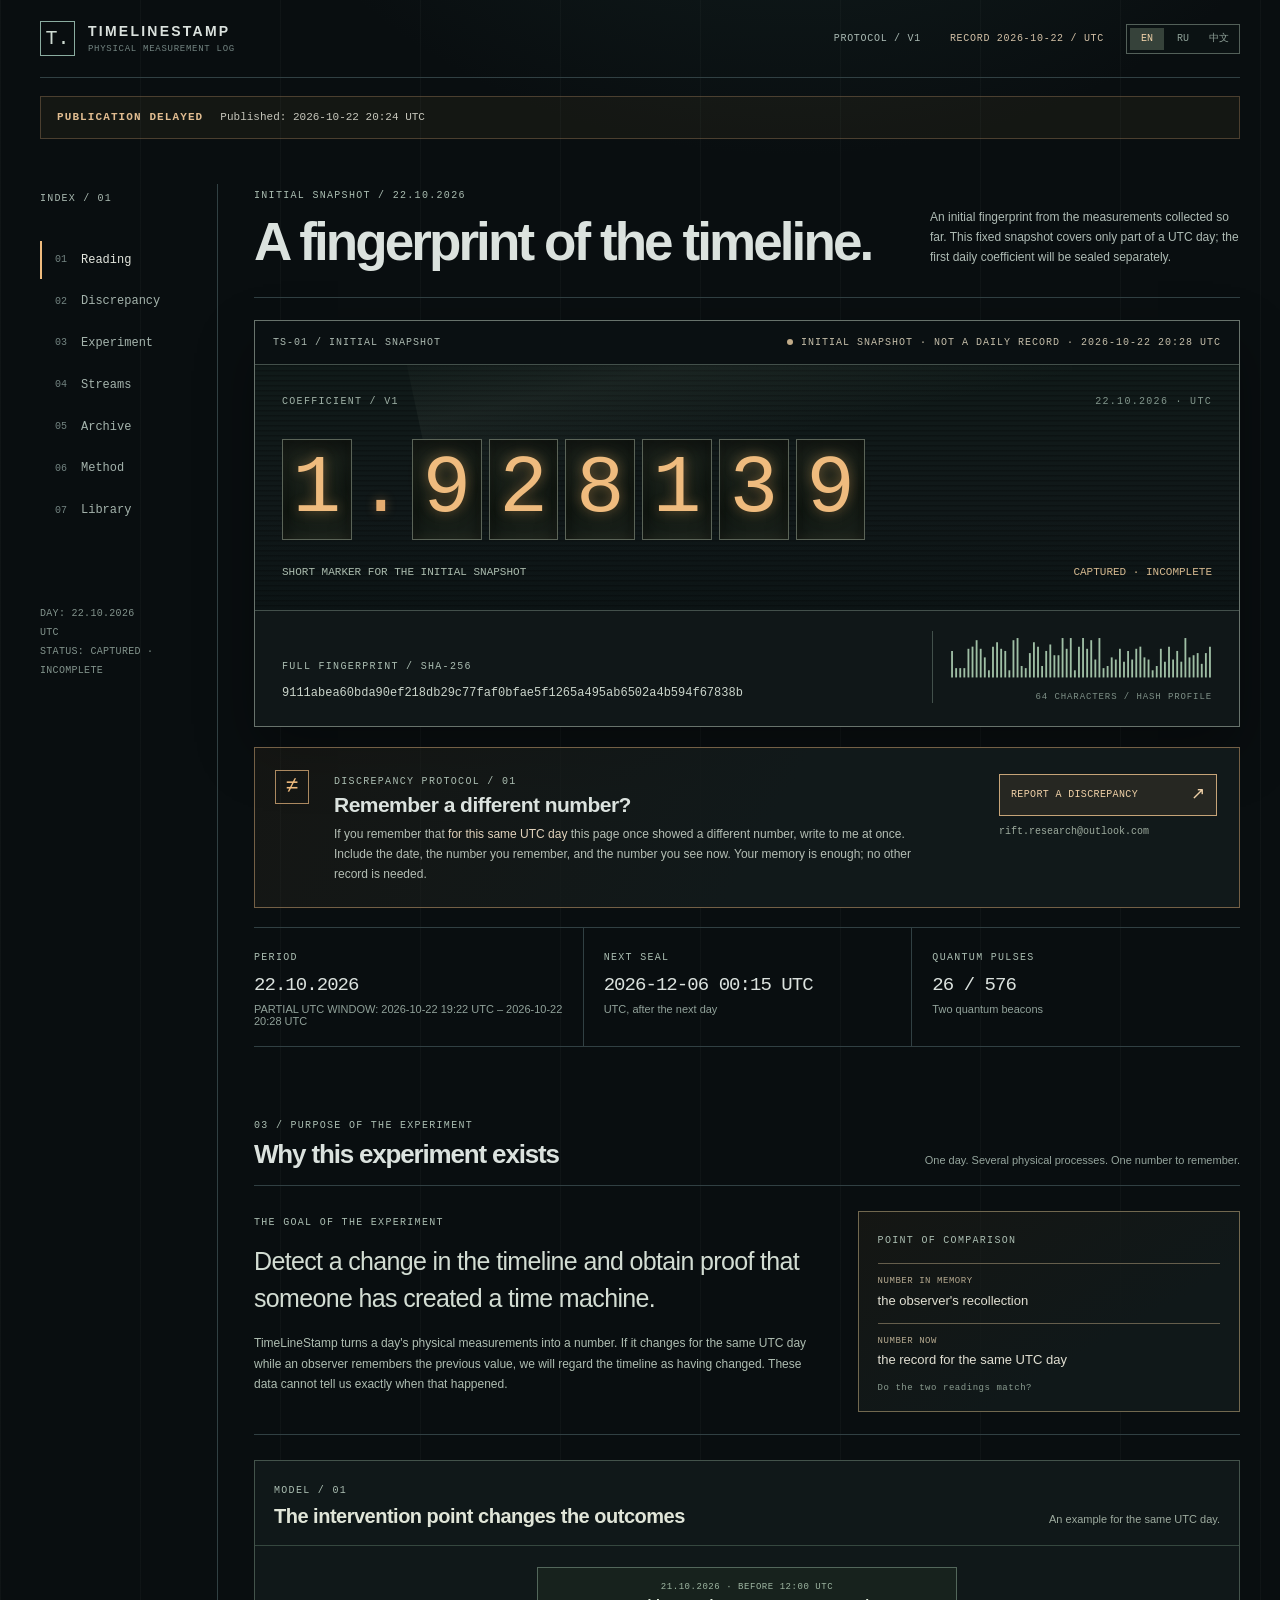
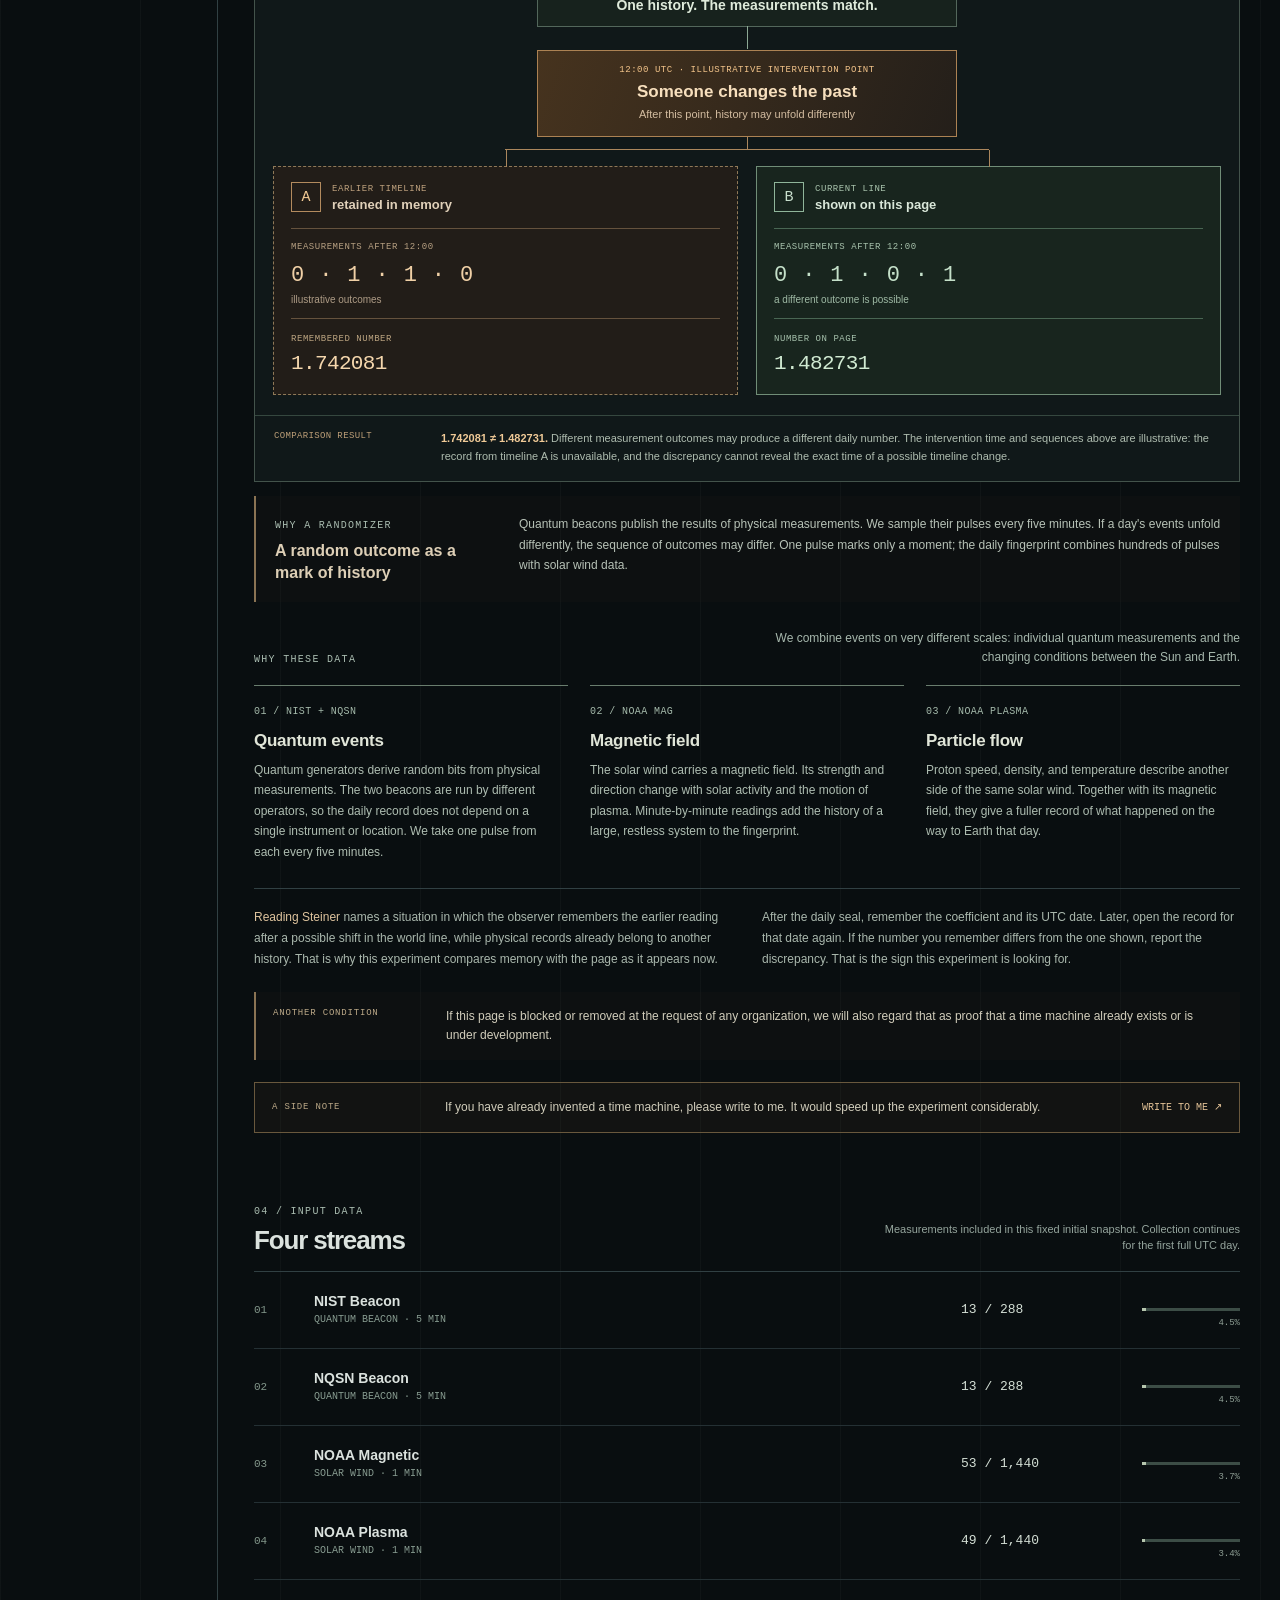
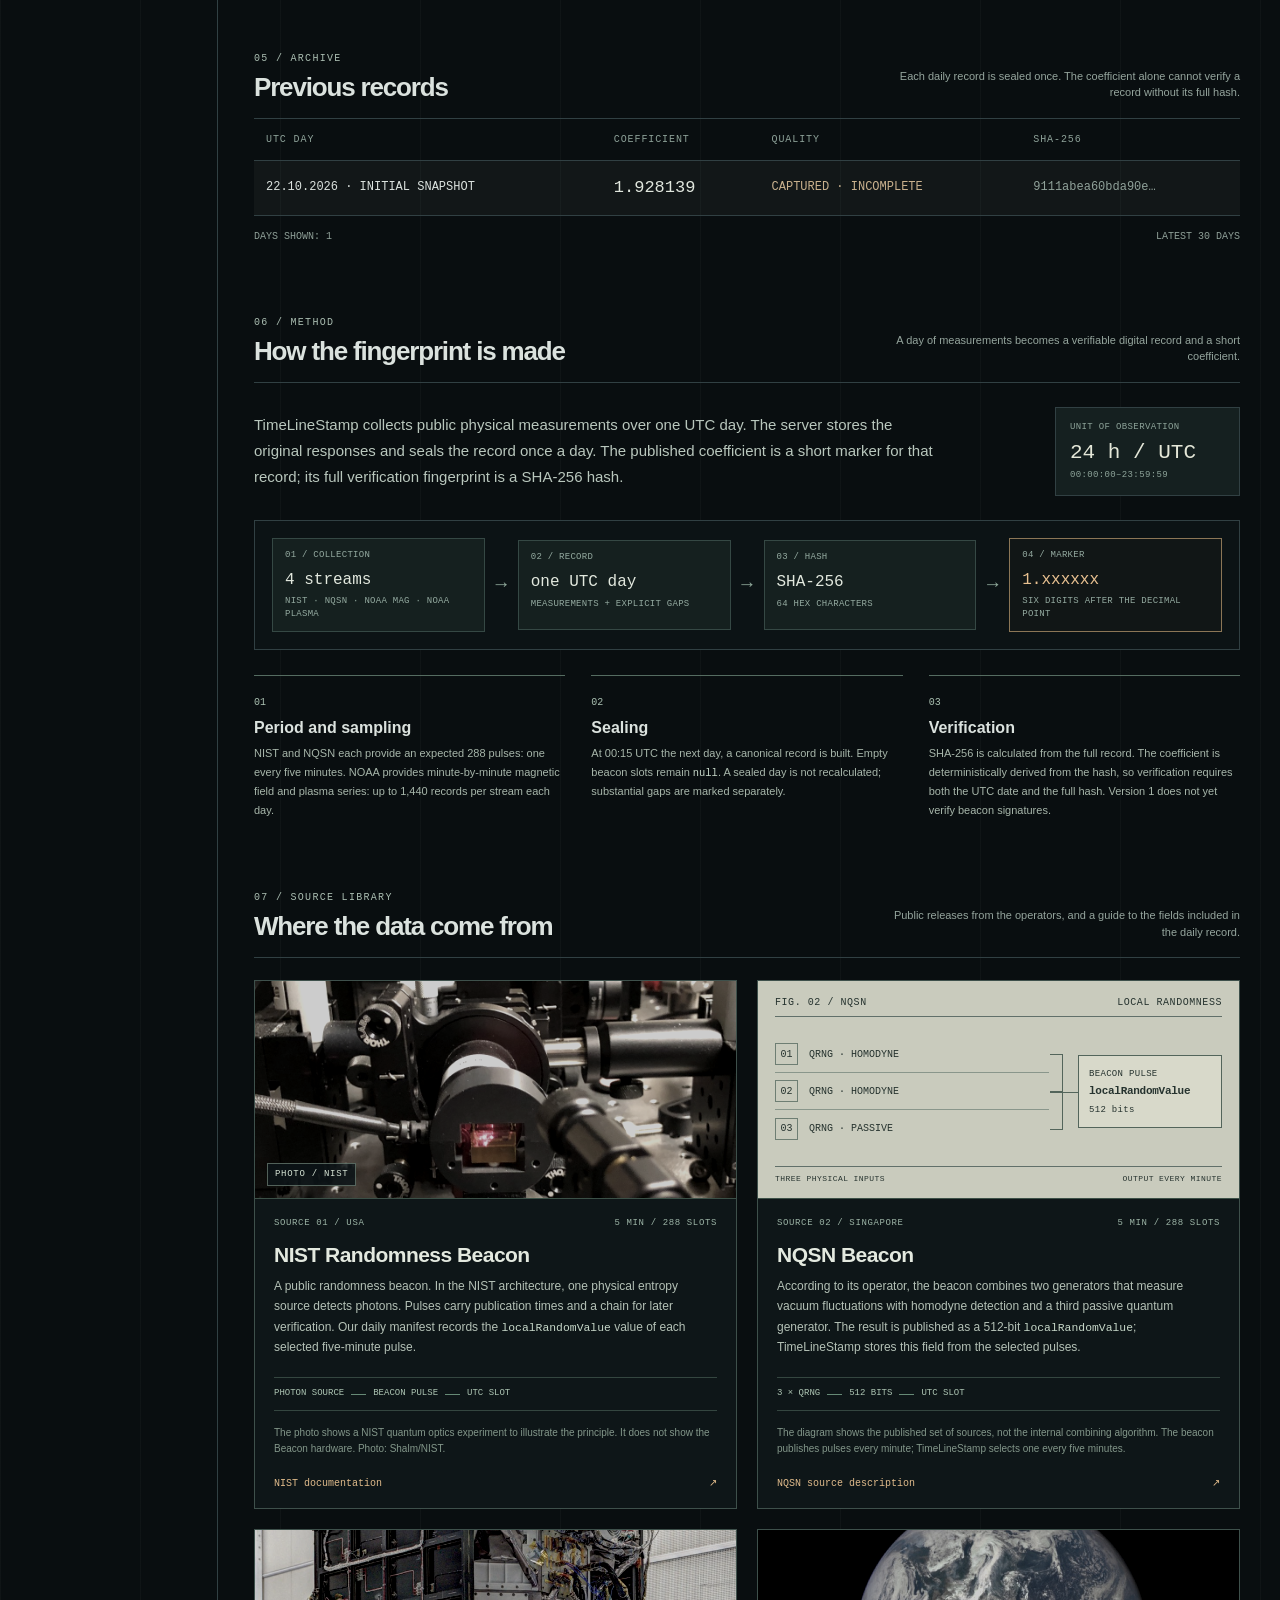
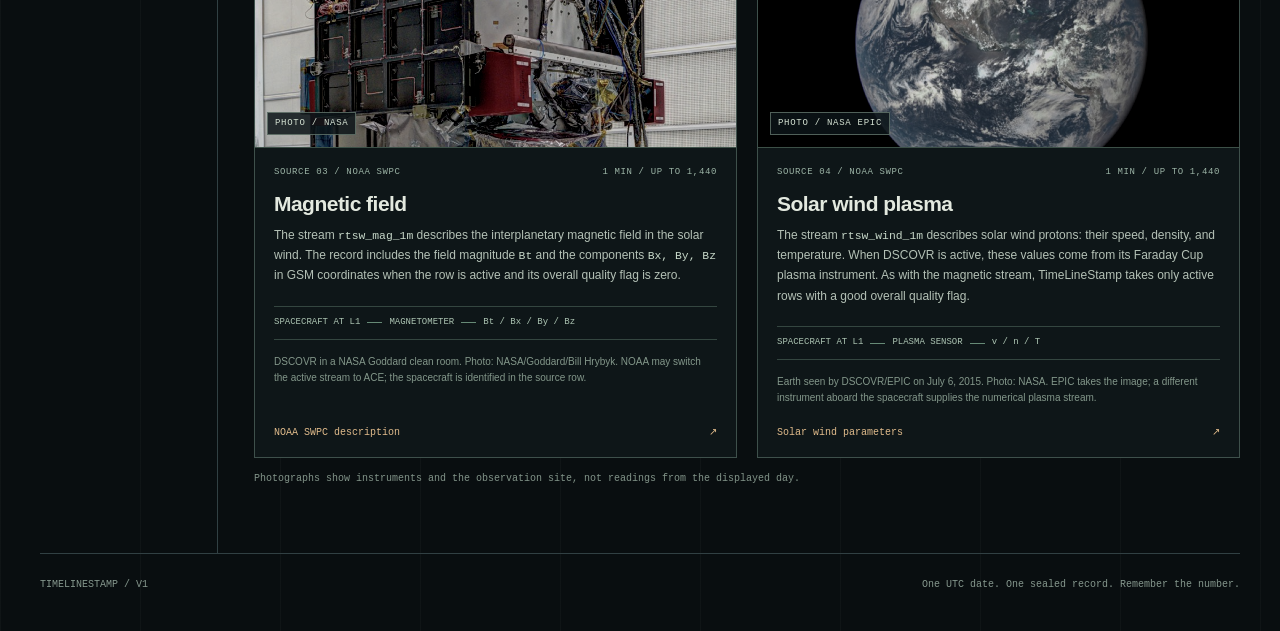
==== commit 1c7252de: "Publish fixed initial snapshot from partial measurements" ====
--- a/docs/index.html
+++ b/docs/index.html
@@ -428,11 +428,11 @@
         </section>
 
         <section class="instrument" id="reading" aria-label="Final reading">
-          <div class="instrument-top"><span>TS-01 / DAILY COEFFICIENT</span><span class="lock" id="lock-status"></span></div>
+          <div class="instrument-top"><span id="instrument-label"></span><span class="lock" id="lock-status"></span></div>
           <div class="display">
             <div class="display-label"><span>COEFFICIENT / V1</span><span id="display-day"></span></div>
             <div class="digits" id="meter" role="img" aria-label=""></div>
-            <div class="display-note"><span>SHORT MARKER FOR THE DAILY RECORD</span><span class="partial" id="quality"></span></div>
+            <div class="display-note"><span id="number-note"></span><span class="partial" id="quality"></span></div>
           </div>
           <div class="signature">
             <div><span class="micro">FULL FINGERPRINT / SHA-256</span><strong id="digest"></strong></div>
@@ -446,7 +446,7 @@
           <div class="comparison-action"><a class="contact-button" data-mailto="discrepancy" href="mailto:rift.research@outlook.com?subject=TimeLineStamp+%E2%80%94+discrepancy">REPORT A DISCREPANCY <span aria-hidden="true">↗</span></a><span class="contact-email">rift.research@outlook.com</span></div>
         </section>
 
-        <div class="facts" aria-label="Period details"><div class="fact"><span class="micro" id="period-label"></span><strong id="period"></strong><small>00:00–24:00 UTC</small></div><div class="fact"><span class="micro" id="next-lock-label"></span><strong id="next-lock"></strong><small id="next-lock-note"></small></div><div class="fact"><span class="micro" id="quantum-label"></span><strong id="quantum-count"></strong><small id="quantum-note"></small></div></div>
+        <div class="facts" aria-label="Period details"><div class="fact"><span class="micro" id="period-label"></span><strong id="period"></strong><small id="period-note"></small></div><div class="fact"><span class="micro" id="next-lock-label"></span><strong id="next-lock"></strong><small id="next-lock-note"></small></div><div class="fact"><span class="micro" id="quantum-label"></span><strong id="quantum-count"></strong><small id="quantum-note"></small></div></div>
 
         <section class="section theory" id="theory" aria-labelledby="theory-title">
           <div class="section-head"><div><span class="section-index">03 / PURPOSE OF THE EXPERIMENT</span><h2 id="theory-title">Why this experiment exists</h2></div><p>One day. Several physical processes. One number to remember.</p></div>
@@ -517,7 +517,7 @@
   <script>(() => {
   "use strict";
 
-  const catalog = {"PHYSICAL MEASUREMENT LOG": {"ru": "ЖУРНАЛ ФИЗИЧЕСКИХ ИЗМЕРЕНИЙ", "zh": "物理测量日志"}, "PROTOCOL / V1": {"ru": "ПРОТОКОЛ / V1", "zh": "协议 / V1"}, "INDEX / 01": {"ru": "УКАЗАТЕЛЬ / 01", "zh": "索引 / 01"}, "Reading": {"ru": "Показание", "zh": "读数"}, "Discrepancy": {"ru": "Расхождение", "zh": "差异"}, "Experiment": {"ru": "Эксперимент", "zh": "实验"}, "Streams": {"ru": "Потоки", "zh": "数据流"}, "Archive": {"ru": "Архив", "zh": "档案"}, "Method": {"ru": "Метод", "zh": "方法"}, "Library": {"ru": "Библиотека", "zh": "资料库"}, "A fingerprint of the timeline.": {"ru": "Отпечаток временной линии.", "zh": "时间线的指纹。"}, "TS-01 / DAILY COEFFICIENT": {"ru": "TS-01 / СУТОЧНЫЙ КОЭФФИЦИЕНТ", "zh": "TS-01 / 每日系数"}, "COEFFICIENT / V1": {"ru": "КОЭФФИЦИЕНТ / V1", "zh": "系数 / V1"}, "SHORT MARKER FOR THE DAILY RECORD": {"ru": "КОРОТКАЯ МЕТКА ЗАПИСИ ЗА СУТКИ", "zh": "每日记录的简短标记"}, "FULL FINGERPRINT / SHA-256": {"ru": "ПОЛНЫЙ ОТПЕЧАТОК / SHA-256", "zh": "完整指纹 / SHA-256"}, "64 CHARACTERS / HASH PROFILE": {"ru": "64 ЗНАКА / ПРОФИЛЬ ХЕША", "zh": "64 位字符 / 哈希轮廓"}, "DISCREPANCY PROTOCOL / 01": {"ru": "ПРОТОКОЛ РАСХОЖДЕНИЯ / 01", "zh": "差异记录流程 / 01"}, "Remember a different number?": {"ru": "Помните другое число?", "zh": "记得另一个数字？"}, "If you remember that": {"ru": "Если вы помните, что", "zh": "如果你记得"}, "for this same UTC day": {"ru": "за эти же сутки UTC", "zh": "同一个 UTC 日期"}, "this page once showed a different number, write to me at once. Include the date, the number you remember, and the number you see now. Your memory is enough; no other record is needed.": {"ru": "здесь было другое число, напишите сразу. Сообщите дату, число, которое осталось в памяти, и число, которое видите сейчас. Это сообщение основано на памяти наблюдателя; других подтверждений не требуется.", "zh": "这页曾显示另一个数字，请立即写信告诉我。请注明日期、你记得的数字以及现在看到的数字。只需你的记忆，无须其他记录。"}, "REPORT A DISCREPANCY": {"ru": "СООБЩИТЬ О РАСХОЖДЕНИИ", "zh": "报告差异"}, "03 / PURPOSE OF THE EXPERIMENT": {"ru": "03 / ЗАМЫСЕЛ ЭКСПЕРИМЕНТА", "zh": "03 / 实验构想"}, "Why this experiment exists": {"ru": "Зачем нужен этот эксперимент", "zh": "为什么进行这项实验"}, "One day. Several physical processes. One number to remember.": {"ru": "Одни сутки. Несколько физических процессов. Одно число, которое можно запомнить.", "zh": "一天。几种物理过程。一个可以记住的数字。"}, "THE GOAL OF THE EXPERIMENT": {"ru": "ЦЕЛЬ ЭКСПЕРИМЕНТА", "zh": "实验目标"}, "Detect a change in the timeline and obtain proof that someone has created a time machine.": {"ru": "Обнаружить смену временной линии и получить доказательство того, что кто-то создал машину времени.", "zh": "发现时间线发生变化，并获得有人制造出时间机器的证据。"}, "TimeLineStamp turns a day's physical measurements into a number. If it changes for the same UTC day while an observer remembers the previous value, we will regard the timeline as having changed. These data cannot tell us exactly when that happened.": {"ru": "TimeLineStamp превращает физические измерения за сутки в число. Если для одних и тех же суток оно изменится, а наблюдатель запомнит прежнее значение, мы будем считать, что временная линия сменилась. Когда именно это произошло, по таким данным определить нельзя.", "zh": "TimeLineStamp 将一天的物理测量结果转化为一个数字。如果同一个 UTC 日期对应的数字发生变化，而观察者仍记得之前的数值，我们就会认为时间线发生了变化。但仅凭这些数据无法确定变化的确切时间。"}, "POINT OF COMPARISON": {"ru": "ТОЧКА СРАВНЕНИЯ", "zh": "比较基准"}, "NUMBER IN MEMORY": {"ru": "ЧИСЛО В ПАМЯТИ", "zh": "记忆中的数字"}, "the observer's recollection": {"ru": "воспоминание наблюдателя", "zh": "观察者的记忆"}, "NUMBER NOW": {"ru": "ЧИСЛО СЕЙЧАС", "zh": "当前数字"}, "the record for the same UTC day": {"ru": "запись за те же сутки UTC", "zh": "同一 UTC 日期的记录"}, "Do the two readings match?": {"ru": "Совпадают ли два показания?", "zh": "两个读数相同吗？"}, "WHY THESE DATA": {"ru": "ПОЧЕМУ ИМЕННО ЭТИ ДАННЫЕ", "zh": "为什么选择这些数据"}, "We combine events on very different scales: individual quantum measurements and the changing conditions between the Sun and Earth.": {"ru": "Мы соединяем события на очень разных масштабах: отдельные квантовые измерения и меняющееся состояние пространства между Солнцем и Землёй.", "zh": "我们将不同尺度的事件放在一起：单次量子测量，以及太阳与地球之间不断变化的环境。"}, "Quantum events": {"ru": "Квантовые события", "zh": "量子事件"}, "Quantum generators derive random bits from physical measurements. The two beacons are run by different operators, so the daily record does not depend on a single instrument or location. We take one pulse from each every five minutes.": {"ru": "Квантовые генераторы получают случайные биты из физических измерений. Два маяка работают у разных операторов: запись суток не зависит от одного прибора и одного места. Мы берём их пульсы каждые пять минут.", "zh": "量子随机数发生器从物理测量中提取随机比特。两个信标由不同机构运行，因此每日记录不依赖单一设备或地点。我们每五分钟从各信标取一个脉冲。"}, "Magnetic field": {"ru": "Магнитное поле", "zh": "磁场"}, "The solar wind carries a magnetic field. Its strength and direction change with solar activity and the motion of plasma. Minute-by-minute readings add the history of a large, restless system to the fingerprint.": {"ru": "Солнечный ветер несёт магнитное поле. Его сила и направление меняются вместе с активностью Солнца и движением плазмы. Минутные измерения добавляют к отпечатку историю большой, постоянно изменяющейся системы.", "zh": "太阳风携带磁场。磁场的强度和方向会随着太阳活动及等离子体运动而变化。每分钟的读数让这片庞大而持续变化的系统也成为指纹的一部分。"}, "Particle flow": {"ru": "Поток частиц", "zh": "粒子流"}, "Proton speed, density, and temperature describe another side of the same solar wind. Together with its magnetic field, they give a fuller record of what happened on the way to Earth that day.": {"ru": "Скорость, плотность и температура протонов описывают другую сторону того же солнечного ветра. Вместе с магнитным полем они дают более подробную запись того, что происходило по пути к Земле в эти сутки.", "zh": "质子的速度、密度和温度描述了同一股太阳风的另一面。与磁场数据一起，它们更完整地记录了那一天太阳风向地球传播途中的状态。"}, "names a situation in which the observer remembers the earlier reading after a possible shift in the world line, while physical records already belong to another history. That is why this experiment compares memory with the page as it appears now.": {"ru": "— название для ситуации, в которой память наблюдателя сохраняет прежнее показание после возможной смены мировой линии, а материальные записи уже соответствуют другой истории. Поэтому здесь сравнивают память с текущей страницей.", "zh": "指这样一种情形：世界线可能变化后，观察者仍记得先前的读数，而物质记录已属于另一段历史。因此，这项实验比较的是记忆与当前页面。"}, "After the daily seal, remember the coefficient and its UTC date. Later, open the record for that date again. If the number you remember differs from the one shown, report the discrepancy. That is the sign this experiment is looking for.": {"ru": "После суточной фиксации запомните коэффициент и его дату UTC. Позже откройте запись за ту же дату. Если число в памяти отличается от показанного, сообщите о расхождении — именно такой признак и ищет эксперимент.", "zh": "每日数据封存后，请记住系数及其 UTC 日期。过一段时间，再打开同一日期的记录。如果记忆中的数字与页面显示的不同，请报告这一差异。这正是实验寻找的迹象。"}, "ANOTHER CONDITION": {"ru": "ЕЩЁ ОДНО УСЛОВИЕ", "zh": "另一项条件"}, "If this page is blocked or removed at the request of any organization, we will also regard that as proof that a time machine already exists or is under development.": {"ru": "Если эту страницу заблокируют или удалят по запросу какой-либо организации, мы тоже будем считать это доказательством того, что машина времени уже существует или находится в разработке.", "zh": "如果此页面应任何组织的要求被封锁或删除，我们也会将其视为时间机器已经存在或正在研发的证据。"}, "A SIDE NOTE": {"ru": "ПОПУТНОЕ ЗАМЕЧАНИЕ", "zh": "顺带一提"}, "If you have already invented a time machine, please write to me. It would speed up the experiment considerably.": {"ru": "Если вы уже изобрели машину времени, пожалуйста, напишите. Это заметно ускорит эксперимент.", "zh": "如果你已经发明了时间机器，请写信告诉我。这会大大加快实验进度。"}, "WRITE TO ME": {"ru": "НАПИСАТЬ", "zh": "写信"}, "04 / INPUT DATA": {"ru": "04 / ВХОДНЫЕ ДАННЫЕ", "zh": "04 / 输入数据"}, "Four streams": {"ru": "Четыре потока", "zh": "四路数据流"}, "05 / ARCHIVE": {"ru": "05 / АРХИВ", "zh": "05 / 档案"}, "Previous records": {"ru": "Предыдущие записи", "zh": "历史记录"}, "Each daily record is sealed once. The coefficient alone cannot verify a record without its full hash.": {"ru": "Каждая строка закрывается один раз. Коэффициент без полного хеша не служит проверкой записи.", "zh": "每天的记录只封存一次。只有系数而没有完整哈希，无法核对记录。"}, "UTC day": {"ru": "Сутки UTC", "zh": "UTC 日期"}, "Coefficient": {"ru": "Коэффициент", "zh": "系数"}, "Quality": {"ru": "Качество", "zh": "质量"}, "06 / METHOD": {"ru": "06 / МЕТОД", "zh": "06 / 方法"}, "How the fingerprint is made": {"ru": "Как рождается отпечаток", "zh": "指纹如何生成"}, "A day of measurements becomes a verifiable digital record and a short coefficient.": {"ru": "Одни сутки измерений превращаются в проверяемую цифровую запись и короткий коэффициент.", "zh": "一天的测量结果会成为可核验的数字记录和一个简短系数。"}, "TimeLineStamp collects public physical measurements over one UTC day. The server stores the original responses and seals the record once a day. The published coefficient is a short marker for that record; its full verification fingerprint is a SHA-256 hash.": {"ru": "TimeLineStamp собирает открытые физические измерения, сделанные в течение одних суток по UTC. Сервер хранит исходные ответы и раз в день закрывает запись. Опубликованный коэффициент — короткая метка этой записи; полный контрольный отпечаток — SHA-256.", "zh": "TimeLineStamp 收集一个 UTC 日期内公开发布的物理测量数据。服务器保存原始响应，每天封存一次记录。公布的系数是这份记录的简短标记；完整的校验指纹是 SHA-256 哈希。"}, "UNIT OF OBSERVATION": {"ru": "ЕДИНИЦА НАБЛЮДЕНИЯ", "zh": "观测单位"}, "01 / COLLECTION": {"ru": "01 / СБОР", "zh": "01 / 收集"}, "4 streams": {"ru": "4 потока", "zh": "4 路数据流"}, "02 / RECORD": {"ru": "02 / ЗАПИСЬ", "zh": "02 / 记录"}, "one UTC day": {"ru": "сутки UTC", "zh": "一个 UTC 日期"}, "MEASUREMENTS + EXPLICIT GAPS": {"ru": "ИЗМЕРЕНИЯ + ЯВНЫЕ ПРОПУСКИ", "zh": "测量值 + 明确标记的缺失项"}, "03 / HASH": {"ru": "03 / ХЕШ", "zh": "03 / 哈希"}, "64 HEX CHARACTERS": {"ru": "64 ШЕСТНАДЦАТЕРИЧНЫХ ЗНАКА", "zh": "64 个十六进制字符"}, "04 / MARKER": {"ru": "04 / МЕТКА", "zh": "04 / 标记"}, "SIX DIGITS AFTER THE DECIMAL POINT": {"ru": "ШЕСТЬ ЦИФР ПОСЛЕ ТОЧКИ", "zh": "小数点后六位"}, "Period and sampling": {"ru": "Период и выборка", "zh": "时段与采样"}, "NIST and NQSN each provide an expected 288 pulses: one every five minutes. NOAA provides minute-by-minute magnetic field and plasma series: up to 1,440 records per stream each day.": {"ru": "Для NIST и NQSN ожидается по 288 пульсов: один на каждые пять минут. NOAA даёт минутные ряды магнитного поля и плазмы — до 1 440 записей на поток за сутки.", "zh": "NIST 和 NQSN 预计各有 288 个脉冲：每五分钟一个。NOAA 提供按分钟记录的磁场和等离子体序列：每路每天最多 1,440 条。"}, "Sealing": {"ru": "Фиксация", "zh": "封存"}, "At 00:15 UTC the next day, a canonical record is built. Empty beacon slots remain": {"ru": "В 00:15 UTC следующего дня строится каноническая запись. Пустые слоты маяков остаются", "zh": "次日 00:15 UTC 生成规范记录。信标的空缺时段保留为"}, ". A sealed day is not recalculated; substantial gaps are marked separately.": {"ru": ". Принятый день не пересчитывается; значительные пропуски помечаются отдельно.", "zh": "。已封存的日期不再重算；较大的缺失会单独标记。"}, "Verification": {"ru": "Проверка", "zh": "核验"}, "SHA-256 is calculated from the full record. The coefficient is deterministically derived from the hash, so verification requires both the UTC date and the full hash. Version 1 does not yet verify beacon signatures.": {"ru": "SHA-256 вычисляется из полной записи. Коэффициент детерминированно выводится из хеша, поэтому для сверки важны и дата UTC, и полный хеш. Подписи маяков версия v1 пока не проверяет.", "zh": "SHA-256 根据完整记录计算。系数由哈希确定性地导出，因此核验时需要 UTC 日期和完整哈希。版本 v1 尚未验证信标签名。"}, "07 / SOURCE LIBRARY": {"ru": "07 / БИБЛИОТЕКА ИСТОЧНИКОВ", "zh": "07 / 数据源资料库"}, "Where the data come from": {"ru": "Откуда приходят данные", "zh": "数据从何而来"}, "Public releases from the operators, and a guide to the fields included in the daily record.": {"ru": "Открытые публикации операторов и схема того, какие поля попадают в суточную запись.", "zh": "数据运营方的公开发布，以及每日记录所用字段的说明。"}, "PHOTO / NIST": {"ru": "ФОТО / NIST", "zh": "照片 / NIST"}, "SOURCE 01 / USA": {"ru": "ИСТОЧНИК 01 / США", "zh": "数据源 01 / 美国"}, "5 MIN / 288 SLOTS": {"ru": "5 МИН / 288 СЛОТОВ", "zh": "5 分钟 / 288 时段"}, "A public randomness beacon. In the NIST architecture, one physical entropy source detects photons. Pulses carry publication times and a chain for later verification. Our daily manifest records the": {"ru": "Публичный маяк случайности. В архитектуре NIST один из физических источников энтропии основан на регистрации фотонов; пульсы имеют время публикации и цепочку для последующей проверки. В наш суточный манифест попадает значение", "zh": "公开的随机性信标。在 NIST 的架构中，一个物理熵源基于光子探测。脉冲带有发布时间和用于日后核验的链。我们的每日清单记录每个选定的五分钟脉冲中的"}, "value of each selected five-minute pulse.": {"ru": "каждого выбранного пятиминутного пульса.", "zh": "值。"}, "PHOTON SOURCE": {"ru": "ФОТОННЫЙ ИСТОЧНИК", "zh": "光子源"}, "BEACON PULSE": {"ru": "ПУЛЬС МАЯКА", "zh": "信标脉冲"}, "UTC SLOT": {"ru": "СЛОТ UTC", "zh": "UTC 时段"}, "The photo shows a NIST quantum optics experiment to illustrate the principle. It does not show the Beacon hardware. Photo: Shalm/NIST.": {"ru": "На фото — квантово-оптический эксперимент NIST, иллюстрация принципа. Это не фотография оборудования самого Beacon. Фото: Shalm/NIST.", "zh": "照片展示的是 NIST 的量子光学实验，用于说明原理，并非该信标的实际设备。照片：Shalm/NIST。"}, "NIST documentation": {"ru": "Документация NIST", "zh": "NIST 文档"}, "QRNG · HOMODYNE": {"ru": "QRNG · ГОМОДИННЫЙ", "zh": "QRNG · 零差探测"}, "QRNG · PASSIVE": {"ru": "QRNG · ПАССИВНЫЙ", "zh": "QRNG · 被动式"}, "512 bits": {"ru": "512 бит", "zh": "512 比特"}, "THREE PHYSICAL INPUTS": {"ru": "ТРИ ФИЗИЧЕСКИХ ВХОДА", "zh": "三个物理输入"}, "OUTPUT EVERY MINUTE": {"ru": "ВЫХОД КАЖДУЮ МИНУТУ", "zh": "每分钟输出一次"}, "SOURCE 02 / SINGAPORE": {"ru": "ИСТОЧНИК 02 / СИНГАПУР", "zh": "数据源 02 / 新加坡"}, "According to its operator, the beacon combines two generators that measure vacuum fluctuations with homodyne detection and a third passive quantum generator. The result is published as a 512-bit": {"ru": "По описанию оператора маяк объединяет выходы двух генераторов, измеряющих вакуумные флуктуации гомодинным методом, и третьего пассивного квантового генератора. Результат публикуется как 512-битное", "zh": "据运营方介绍，该信标组合了两个通过零差探测测量真空涨落的发生器，以及第三个被动式量子发生器。结果以 512 比特的"}, "; TimeLineStamp stores this field from the selected pulses.": {"ru": "; TimeLineStamp сохраняет это поле выбранных пульсов.", "zh": "发布；TimeLineStamp 保存所选脉冲中的这一字段。"}, "512 BITS": {"ru": "512 БИТ", "zh": "512 比特"}, "The diagram shows the published set of sources, not the internal combining algorithm. The beacon publishes pulses every minute; TimeLineStamp selects one every five minutes.": {"ru": "Схема показывает опубликованный набор источников, а не внутренний алгоритм объединения. Маяк публикует пульсы каждую минуту; TimeLineStamp выбирает один раз в пять минут.", "zh": "图中展示的是公开说明的来源组合，而非内部的合并算法。信标每分钟发布一个脉冲；TimeLineStamp 每五分钟选择一个。"}, "NQSN source description": {"ru": "Описание источников NQSN", "zh": "NQSN 数据源说明"}, "PHOTO / NASA": {"ru": "ФОТО / NASA", "zh": "照片 / NASA"}, "SOURCE 03 / NOAA SWPC": {"ru": "ИСТОЧНИК 03 / NOAA SWPC", "zh": "数据源 03 / NOAA SWPC"}, "1 MIN / UP TO 1,440": {"ru": "1 МИН / ДО 1 440", "zh": "1 分钟 / 最多 1,440 条"}, "The stream": {"ru": "Поток", "zh": "数据流"}, "describes the interplanetary magnetic field in the solar wind. The record includes the field magnitude": {"ru": "описывает межпланетное магнитное поле в солнечном ветре. В запись идут модуль поля", "zh": "描述太阳风中的行星际磁场。记录包括磁场强度"}, "and the components": {"ru": "и компоненты", "zh": "以及分量"}, "in GSM coordinates when the row is active and its overall quality flag is zero.": {"ru": "в координатах GSM, если строка активна и её общий флаг качества равен нулю.", "zh": "（GSM 坐标系），前提是该行处于活动状态且总体质量标记为零。"}, "SPACECRAFT AT L1": {"ru": "АППАРАТ У L1", "zh": "L1 附近的航天器"}, "MAGNETOMETER": {"ru": "МАГНИТОМЕТР", "zh": "磁力计"}, "DSCOVR in a NASA Goddard clean room. Photo: NASA/Goddard/Bill Hrybyk. NOAA may switch the active stream to ACE; the spacecraft is identified in the source row.": {"ru": "На фото — DSCOVR в чистой комнате NASA Goddard. Фото: NASA/Goddard/Bill Hrybyk. NOAA может переключить активный поток на ACE; аппарат указан в исходной строке.", "zh": "照片为 NASA 戈达德洁净室中的 DSCOVR。照片：NASA/Goddard/Bill Hrybyk。NOAA 可能将活动数据流切换到 ACE；原始数据行会注明航天器。"}, "NOAA SWPC description": {"ru": "Описание NOAA SWPC", "zh": "NOAA SWPC 说明"}, "PHOTO / NASA EPIC": {"ru": "ФОТО / NASA EPIC", "zh": "照片 / NASA EPIC"}, "SOURCE 04 / NOAA SWPC": {"ru": "ИСТОЧНИК 04 / NOAA SWPC", "zh": "数据源 04 / NOAA SWPC"}, "Solar wind plasma": {"ru": "Плазма солнечного ветра", "zh": "太阳风等离子体"}, "describes solar wind protons: their speed, density, and temperature. When DSCOVR is active, these values come from its Faraday Cup plasma instrument. As with the magnetic stream, TimeLineStamp takes only active rows with a good overall quality flag.": {"ru": "описывает протоны солнечного ветра: скорость, плотность и температуру. При работе DSCOVR эти величины получает плазменный прибор Faraday Cup. Как и у магнитного потока, TimeLineStamp берёт только активные строки с хорошим общим флагом качества.", "zh": "描述太阳风质子的速度、密度和温度。使用 DSCOVR 时，这些数值来自其 Faraday Cup 等离子体仪器。与磁场数据流一样，TimeLineStamp 只采用活动状态且总体质量良好的数据行。"}, "PLASMA SENSOR": {"ru": "ПЛАЗМЕННЫЙ ДАТЧИК", "zh": "等离子体传感器"}, "Earth seen by DSCOVR/EPIC on July 6, 2015. Photo: NASA. EPIC takes the image; a different instrument aboard the spacecraft supplies the numerical plasma stream.": {"ru": "Земля с DSCOVR/EPIC, 6 июля 2015 года. Фото: NASA. EPIC создаёт снимок; числовой поток плазмы поступает от другого прибора аппарата.", "zh": "2015 年 7 月 6 日，DSCOVR/EPIC 拍摄的地球。照片：NASA。EPIC 负责成像；数值化的等离子体数据来自航天器上的另一台仪器。"}, "Solar wind parameters": {"ru": "Параметры солнечного ветра", "zh": "太阳风参数"}, "One UTC date. One sealed record. Remember the number.": {"ru": "Одна дата UTC. Одна закрытая запись. Запомните число.", "zh": "一个 UTC 日期。一份封存记录。记住这个数字。"}, "TimeLineStamp — back to top": {"ru": "TimeLineStamp — наверх", "zh": "TimeLineStamp — 返回顶部"}, "Record navigation": {"ru": "Навигация по записи", "zh": "记录导航"}, "Sections": {"ru": "Разделы", "zh": "章节"}, "Final reading": {"ru": "Итоговое показание", "zh": "最终读数"}, "Period details": {"ru": "Сведения о периоде", "zh": "时段信息"}, "Diagram: four sources, daily record, SHA-256, coefficient": {"ru": "Схема: четыре источника, суточная запись, SHA-256, коэффициент", "zh": "示意图：四个数据源、每日记录、SHA-256、系数"}, "Quantum optics apparatus in a NIST laboratory": {"ru": "Квантово-оптическая установка в лаборатории NIST", "zh": "NIST 实验室中的量子光学装置"}, "NQSN diagram: two homodyne quantum generators and one passive generator combine into a 512-bit localRandomValue": {"ru": "Схема NQSN: два гомодинных квантовых генератора и один пассивный генератор объединяются в 512-битное localRandomValue", "zh": "NQSN 示意图：两个零差探测量子发生器和一个被动式发生器合成为 512 比特的 localRandomValue"}, "DSCOVR spacecraft being prepared in a NASA clean room": {"ru": "Космический аппарат DSCOVR во время подготовки в чистой комнате NASA", "zh": "NASA 洁净室中正在准备的 DSCOVR 航天器"}, "Earth photographed by the EPIC camera aboard DSCOVR": {"ru": "Земля, снятая камерой EPIC с аппарата DSCOVR", "zh": "DSCOVR 上的 EPIC 相机拍摄的地球"}, "Choose language": {"ru": "Выбор языка", "zh": "选择语言"}, "MODEL / 01": {"ru": "МОДЕЛЬ / 01", "zh": "模型 / 01"}, "The intervention point changes the outcomes": {"ru": "Точка вмешательства меняет исходы", "zh": "干预点改变测量结果"}, "An example for the same UTC day.": {"ru": "Пример для одних и тех же суток UTC.", "zh": "同一个 UTC 日期的示例。"}, "21.10.2026 · BEFORE 12:00 UTC": {"ru": "21.10.2026 · ДО 12:00 UTC", "zh": "21.10.2026 · UTC 12:00 之前"}, "One history. The measurements match.": {"ru": "Одна история. Измерения совпадают.", "zh": "同一段历史，测量结果相同。"}, "12:00 UTC · ILLUSTRATIVE INTERVENTION POINT": {"ru": "12:00 UTC · УСЛОВНАЯ ТОЧКА ВМЕШАТЕЛЬСТВА", "zh": "UTC 12:00 · 示意性干预点"}, "Someone changes the past": {"ru": "Кто-то меняет прошлое", "zh": "有人改变过去"}, "After this point, history may unfold differently": {"ru": "После этой точки история может пойти иначе", "zh": "从这一点开始，历史可能走向不同的方向"}, "EARLIER TIMELINE": {"ru": "ПРЕЖНЯЯ ЛИНИЯ", "zh": "原来的时间线"}, "retained in memory": {"ru": "осталась в памяти", "zh": "留在记忆中"}, "MEASUREMENTS AFTER 12:00": {"ru": "ИЗМЕРЕНИЯ ПОСЛЕ 12:00", "zh": "12:00 之后的测量"}, "illustrative outcomes": {"ru": "условный пример исходов", "zh": "示意性的结果"}, "REMEMBERED NUMBER": {"ru": "ЗАПОМНЕННОЕ ЧИСЛО", "zh": "记住的数字"}, "CURRENT LINE": {"ru": "ТЕКУЩАЯ ЛИНИЯ", "zh": "当前时间线"}, "shown on this page": {"ru": "показана на странице", "zh": "显示在此页面上"}, "a different outcome is possible": {"ru": "возможен другой исход", "zh": "可能出现不同的结果"}, "NUMBER ON PAGE": {"ru": "ЧИСЛО НА СТРАНИЦЕ", "zh": "页面上的数字"}, "COMPARISON RESULT": {"ru": "РЕЗУЛЬТАТ СВЕРКИ", "zh": "对照结果"}, "Different measurement outcomes may produce a different daily number. The intervention time and sequences above are illustrative: the record from timeline A is unavailable, and the discrepancy cannot reveal the exact time of a possible timeline change.": {"ru": "Иные исходы измерений могут дать иное суточное число. Время вмешательства и последовательности выше условны: запись линии A недоступна, а точное время возможной смены линии по расхождению не определить.", "zh": "不同的测量结果可能产生不同的每日数字。上方的干预时间和序列仅用于示意：时间线 A 的记录无法取得，而这一差异也无法揭示时间线可能发生变化的确切时刻。"}, "WHY A RANDOMIZER": {"ru": "ПОЧЕМУ РАНДОМАЙЗЕР", "zh": "为什么使用随机数发生器"}, "A random outcome as a mark of history": {"ru": "Случайный исход как метка истории", "zh": "以随机结果标记历史"}, "Quantum beacons publish the results of physical measurements. We sample their pulses every five minutes. If a day's events unfold differently, the sequence of outcomes may differ. One pulse marks only a moment; the daily fingerprint combines hundreds of pulses with solar wind data.": {"ru": "Квантовые маяки публикуют результаты физических измерений. Мы выбираем их пульсы каждые пять минут. Если события суток складываются иначе, последовательность исходов может стать другой. Один импульс отмечает лишь мгновение; суточный отпечаток складывается из сотен импульсов и данных солнечного ветра.", "zh": "量子信标公布物理测量的结果。我们每五分钟选取一次脉冲。如果一天中的事件以不同方式展开，结果序列也可能不同。单个脉冲只标记一个瞬间；每日指纹结合了数百个脉冲与太阳风数据。"}};
+  const catalog = {"PHYSICAL MEASUREMENT LOG": {"ru": "ЖУРНАЛ ФИЗИЧЕСКИХ ИЗМЕРЕНИЙ", "zh": "物理测量日志"}, "PROTOCOL / V1": {"ru": "ПРОТОКОЛ / V1", "zh": "协议 / V1"}, "INDEX / 01": {"ru": "УКАЗАТЕЛЬ / 01", "zh": "索引 / 01"}, "Reading": {"ru": "Показание", "zh": "读数"}, "Discrepancy": {"ru": "Расхождение", "zh": "差异"}, "Experiment": {"ru": "Эксперимент", "zh": "实验"}, "Streams": {"ru": "Потоки", "zh": "数据流"}, "Archive": {"ru": "Архив", "zh": "档案"}, "Method": {"ru": "Метод", "zh": "方法"}, "Library": {"ru": "Библиотека", "zh": "资料库"}, "A fingerprint of the timeline.": {"ru": "Отпечаток временной линии.", "zh": "时间线的指纹。"}, "COEFFICIENT / V1": {"ru": "КОЭФФИЦИЕНТ / V1", "zh": "系数 / V1"}, "FULL FINGERPRINT / SHA-256": {"ru": "ПОЛНЫЙ ОТПЕЧАТОК / SHA-256", "zh": "完整指纹 / SHA-256"}, "64 CHARACTERS / HASH PROFILE": {"ru": "64 ЗНАКА / ПРОФИЛЬ ХЕША", "zh": "64 位字符 / 哈希轮廓"}, "DISCREPANCY PROTOCOL / 01": {"ru": "ПРОТОКОЛ РАСХОЖДЕНИЯ / 01", "zh": "差异记录流程 / 01"}, "Remember a different number?": {"ru": "Помните другое число?", "zh": "记得另一个数字？"}, "If you remember that": {"ru": "Если вы помните, что", "zh": "如果你记得"}, "for this same UTC day": {"ru": "за эти же сутки UTC", "zh": "同一个 UTC 日期"}, "this page once showed a different number, write to me at once. Include the date, the number you remember, and the number you see now. Your memory is enough; no other record is needed.": {"ru": "здесь было другое число, напишите сразу. Сообщите дату, число, которое осталось в памяти, и число, которое видите сейчас. Это сообщение основано на памяти наблюдателя; других подтверждений не требуется.", "zh": "这页曾显示另一个数字，请立即写信告诉我。请注明日期、你记得的数字以及现在看到的数字。只需你的记忆，无须其他记录。"}, "REPORT A DISCREPANCY": {"ru": "СООБЩИТЬ О РАСХОЖДЕНИИ", "zh": "报告差异"}, "03 / PURPOSE OF THE EXPERIMENT": {"ru": "03 / ЗАМЫСЕЛ ЭКСПЕРИМЕНТА", "zh": "03 / 实验构想"}, "Why this experiment exists": {"ru": "Зачем нужен этот эксперимент", "zh": "为什么进行这项实验"}, "One day. Several physical processes. One number to remember.": {"ru": "Одни сутки. Несколько физических процессов. Одно число, которое можно запомнить.", "zh": "一天。几种物理过程。一个可以记住的数字。"}, "THE GOAL OF THE EXPERIMENT": {"ru": "ЦЕЛЬ ЭКСПЕРИМЕНТА", "zh": "实验目标"}, "Detect a change in the timeline and obtain proof that someone has created a time machine.": {"ru": "Обнаружить смену временной линии и получить доказательство того, что кто-то создал машину времени.", "zh": "发现时间线发生变化，并获得有人制造出时间机器的证据。"}, "TimeLineStamp turns a day's physical measurements into a number. If it changes for the same UTC day while an observer remembers the previous value, we will regard the timeline as having changed. These data cannot tell us exactly when that happened.": {"ru": "TimeLineStamp превращает физические измерения за сутки в число. Если для одних и тех же суток оно изменится, а наблюдатель запомнит прежнее значение, мы будем считать, что временная линия сменилась. Когда именно это произошло, по таким данным определить нельзя.", "zh": "TimeLineStamp 将一天的物理测量结果转化为一个数字。如果同一个 UTC 日期对应的数字发生变化，而观察者仍记得之前的数值，我们就会认为时间线发生了变化。但仅凭这些数据无法确定变化的确切时间。"}, "POINT OF COMPARISON": {"ru": "ТОЧКА СРАВНЕНИЯ", "zh": "比较基准"}, "NUMBER IN MEMORY": {"ru": "ЧИСЛО В ПАМЯТИ", "zh": "记忆中的数字"}, "the observer's recollection": {"ru": "воспоминание наблюдателя", "zh": "观察者的记忆"}, "NUMBER NOW": {"ru": "ЧИСЛО СЕЙЧАС", "zh": "当前数字"}, "the record for the same UTC day": {"ru": "запись за те же сутки UTC", "zh": "同一 UTC 日期的记录"}, "Do the two readings match?": {"ru": "Совпадают ли два показания?", "zh": "两个读数相同吗？"}, "WHY THESE DATA": {"ru": "ПОЧЕМУ ИМЕННО ЭТИ ДАННЫЕ", "zh": "为什么选择这些数据"}, "We combine events on very different scales: individual quantum measurements and the changing conditions between the Sun and Earth.": {"ru": "Мы соединяем события на очень разных масштабах: отдельные квантовые измерения и меняющееся состояние пространства между Солнцем и Землёй.", "zh": "我们将不同尺度的事件放在一起：单次量子测量，以及太阳与地球之间不断变化的环境。"}, "Quantum events": {"ru": "Квантовые события", "zh": "量子事件"}, "Quantum generators derive random bits from physical measurements. The two beacons are run by different operators, so the daily record does not depend on a single instrument or location. We take one pulse from each every five minutes.": {"ru": "Квантовые генераторы получают случайные биты из физических измерений. Два маяка работают у разных операторов: запись суток не зависит от одного прибора и одного места. Мы берём их пульсы каждые пять минут.", "zh": "量子随机数发生器从物理测量中提取随机比特。两个信标由不同机构运行，因此每日记录不依赖单一设备或地点。我们每五分钟从各信标取一个脉冲。"}, "Magnetic field": {"ru": "Магнитное поле", "zh": "磁场"}, "The solar wind carries a magnetic field. Its strength and direction change with solar activity and the motion of plasma. Minute-by-minute readings add the history of a large, restless system to the fingerprint.": {"ru": "Солнечный ветер несёт магнитное поле. Его сила и направление меняются вместе с активностью Солнца и движением плазмы. Минутные измерения добавляют к отпечатку историю большой, постоянно изменяющейся системы.", "zh": "太阳风携带磁场。磁场的强度和方向会随着太阳活动及等离子体运动而变化。每分钟的读数让这片庞大而持续变化的系统也成为指纹的一部分。"}, "Particle flow": {"ru": "Поток частиц", "zh": "粒子流"}, "Proton speed, density, and temperature describe another side of the same solar wind. Together with its magnetic field, they give a fuller record of what happened on the way to Earth that day.": {"ru": "Скорость, плотность и температура протонов описывают другую сторону того же солнечного ветра. Вместе с магнитным полем они дают более подробную запись того, что происходило по пути к Земле в эти сутки.", "zh": "质子的速度、密度和温度描述了同一股太阳风的另一面。与磁场数据一起，它们更完整地记录了那一天太阳风向地球传播途中的状态。"}, "names a situation in which the observer remembers the earlier reading after a possible shift in the world line, while physical records already belong to another history. That is why this experiment compares memory with the page as it appears now.": {"ru": "— название для ситуации, в которой память наблюдателя сохраняет прежнее показание после возможной смены мировой линии, а материальные записи уже соответствуют другой истории. Поэтому здесь сравнивают память с текущей страницей.", "zh": "指这样一种情形：世界线可能变化后，观察者仍记得先前的读数，而物质记录已属于另一段历史。因此，这项实验比较的是记忆与当前页面。"}, "After the daily seal, remember the coefficient and its UTC date. Later, open the record for that date again. If the number you remember differs from the one shown, report the discrepancy. That is the sign this experiment is looking for.": {"ru": "После суточной фиксации запомните коэффициент и его дату UTC. Позже откройте запись за ту же дату. Если число в памяти отличается от показанного, сообщите о расхождении — именно такой признак и ищет эксперимент.", "zh": "每日数据封存后，请记住系数及其 UTC 日期。过一段时间，再打开同一日期的记录。如果记忆中的数字与页面显示的不同，请报告这一差异。这正是实验寻找的迹象。"}, "ANOTHER CONDITION": {"ru": "ЕЩЁ ОДНО УСЛОВИЕ", "zh": "另一项条件"}, "If this page is blocked or removed at the request of any organization, we will also regard that as proof that a time machine already exists or is under development.": {"ru": "Если эту страницу заблокируют или удалят по запросу какой-либо организации, мы тоже будем считать это доказательством того, что машина времени уже существует или находится в разработке.", "zh": "如果此页面应任何组织的要求被封锁或删除，我们也会将其视为时间机器已经存在或正在研发的证据。"}, "A SIDE NOTE": {"ru": "ПОПУТНОЕ ЗАМЕЧАНИЕ", "zh": "顺带一提"}, "If you have already invented a time machine, please write to me. It would speed up the experiment considerably.": {"ru": "Если вы уже изобрели машину времени, пожалуйста, напишите. Это заметно ускорит эксперимент.", "zh": "如果你已经发明了时间机器，请写信告诉我。这会大大加快实验进度。"}, "WRITE TO ME": {"ru": "НАПИСАТЬ", "zh": "写信"}, "04 / INPUT DATA": {"ru": "04 / ВХОДНЫЕ ДАННЫЕ", "zh": "04 / 输入数据"}, "Four streams": {"ru": "Четыре потока", "zh": "四路数据流"}, "05 / ARCHIVE": {"ru": "05 / АРХИВ", "zh": "05 / 档案"}, "Previous records": {"ru": "Предыдущие записи", "zh": "历史记录"}, "Each daily record is sealed once. The coefficient alone cannot verify a record without its full hash.": {"ru": "Каждая строка закрывается один раз. Коэффициент без полного хеша не служит проверкой записи.", "zh": "每天的记录只封存一次。只有系数而没有完整哈希，无法核对记录。"}, "UTC day": {"ru": "Сутки UTC", "zh": "UTC 日期"}, "Coefficient": {"ru": "Коэффициент", "zh": "系数"}, "Quality": {"ru": "Качество", "zh": "质量"}, "06 / METHOD": {"ru": "06 / МЕТОД", "zh": "06 / 方法"}, "How the fingerprint is made": {"ru": "Как рождается отпечаток", "zh": "指纹如何生成"}, "A day of measurements becomes a verifiable digital record and a short coefficient.": {"ru": "Одни сутки измерений превращаются в проверяемую цифровую запись и короткий коэффициент.", "zh": "一天的测量结果会成为可核验的数字记录和一个简短系数。"}, "TimeLineStamp collects public physical measurements over one UTC day. The server stores the original responses and seals the record once a day. The published coefficient is a short marker for that record; its full verification fingerprint is a SHA-256 hash.": {"ru": "TimeLineStamp собирает открытые физические измерения, сделанные в течение одних суток по UTC. Сервер хранит исходные ответы и раз в день закрывает запись. Опубликованный коэффициент — короткая метка этой записи; полный контрольный отпечаток — SHA-256.", "zh": "TimeLineStamp 收集一个 UTC 日期内公开发布的物理测量数据。服务器保存原始响应，每天封存一次记录。公布的系数是这份记录的简短标记；完整的校验指纹是 SHA-256 哈希。"}, "UNIT OF OBSERVATION": {"ru": "ЕДИНИЦА НАБЛЮДЕНИЯ", "zh": "观测单位"}, "01 / COLLECTION": {"ru": "01 / СБОР", "zh": "01 / 收集"}, "4 streams": {"ru": "4 потока", "zh": "4 路数据流"}, "02 / RECORD": {"ru": "02 / ЗАПИСЬ", "zh": "02 / 记录"}, "one UTC day": {"ru": "сутки UTC", "zh": "一个 UTC 日期"}, "MEASUREMENTS + EXPLICIT GAPS": {"ru": "ИЗМЕРЕНИЯ + ЯВНЫЕ ПРОПУСКИ", "zh": "测量值 + 明确标记的缺失项"}, "03 / HASH": {"ru": "03 / ХЕШ", "zh": "03 / 哈希"}, "64 HEX CHARACTERS": {"ru": "64 ШЕСТНАДЦАТЕРИЧНЫХ ЗНАКА", "zh": "64 个十六进制字符"}, "04 / MARKER": {"ru": "04 / МЕТКА", "zh": "04 / 标记"}, "SIX DIGITS AFTER THE DECIMAL POINT": {"ru": "ШЕСТЬ ЦИФР ПОСЛЕ ТОЧКИ", "zh": "小数点后六位"}, "Period and sampling": {"ru": "Период и выборка", "zh": "时段与采样"}, "NIST and NQSN each provide an expected 288 pulses: one every five minutes. NOAA provides minute-by-minute magnetic field and plasma series: up to 1,440 records per stream each day.": {"ru": "Для NIST и NQSN ожидается по 288 пульсов: один на каждые пять минут. NOAA даёт минутные ряды магнитного поля и плазмы — до 1 440 записей на поток за сутки.", "zh": "NIST 和 NQSN 预计各有 288 个脉冲：每五分钟一个。NOAA 提供按分钟记录的磁场和等离子体序列：每路每天最多 1,440 条。"}, "Sealing": {"ru": "Фиксация", "zh": "封存"}, "At 00:15 UTC the next day, a canonical record is built. Empty beacon slots remain": {"ru": "В 00:15 UTC следующего дня строится каноническая запись. Пустые слоты маяков остаются", "zh": "次日 00:15 UTC 生成规范记录。信标的空缺时段保留为"}, ". A sealed day is not recalculated; substantial gaps are marked separately.": {"ru": ". Принятый день не пересчитывается; значительные пропуски помечаются отдельно.", "zh": "。已封存的日期不再重算；较大的缺失会单独标记。"}, "Verification": {"ru": "Проверка", "zh": "核验"}, "SHA-256 is calculated from the full record. The coefficient is deterministically derived from the hash, so verification requires both the UTC date and the full hash. Version 1 does not yet verify beacon signatures.": {"ru": "SHA-256 вычисляется из полной записи. Коэффициент детерминированно выводится из хеша, поэтому для сверки важны и дата UTC, и полный хеш. Подписи маяков версия v1 пока не проверяет.", "zh": "SHA-256 根据完整记录计算。系数由哈希确定性地导出，因此核验时需要 UTC 日期和完整哈希。版本 v1 尚未验证信标签名。"}, "07 / SOURCE LIBRARY": {"ru": "07 / БИБЛИОТЕКА ИСТОЧНИКОВ", "zh": "07 / 数据源资料库"}, "Where the data come from": {"ru": "Откуда приходят данные", "zh": "数据从何而来"}, "Public releases from the operators, and a guide to the fields included in the daily record.": {"ru": "Открытые публикации операторов и схема того, какие поля попадают в суточную запись.", "zh": "数据运营方的公开发布，以及每日记录所用字段的说明。"}, "PHOTO / NIST": {"ru": "ФОТО / NIST", "zh": "照片 / NIST"}, "SOURCE 01 / USA": {"ru": "ИСТОЧНИК 01 / США", "zh": "数据源 01 / 美国"}, "5 MIN / 288 SLOTS": {"ru": "5 МИН / 288 СЛОТОВ", "zh": "5 分钟 / 288 时段"}, "A public randomness beacon. In the NIST architecture, one physical entropy source detects photons. Pulses carry publication times and a chain for later verification. Our daily manifest records the": {"ru": "Публичный маяк случайности. В архитектуре NIST один из физических источников энтропии основан на регистрации фотонов; пульсы имеют время публикации и цепочку для последующей проверки. В наш суточный манифест попадает значение", "zh": "公开的随机性信标。在 NIST 的架构中，一个物理熵源基于光子探测。脉冲带有发布时间和用于日后核验的链。我们的每日清单记录每个选定的五分钟脉冲中的"}, "value of each selected five-minute pulse.": {"ru": "каждого выбранного пятиминутного пульса.", "zh": "值。"}, "PHOTON SOURCE": {"ru": "ФОТОННЫЙ ИСТОЧНИК", "zh": "光子源"}, "BEACON PULSE": {"ru": "ПУЛЬС МАЯКА", "zh": "信标脉冲"}, "UTC SLOT": {"ru": "СЛОТ UTC", "zh": "UTC 时段"}, "The photo shows a NIST quantum optics experiment to illustrate the principle. It does not show the Beacon hardware. Photo: Shalm/NIST.": {"ru": "На фото — квантово-оптический эксперимент NIST, иллюстрация принципа. Это не фотография оборудования самого Beacon. Фото: Shalm/NIST.", "zh": "照片展示的是 NIST 的量子光学实验，用于说明原理，并非该信标的实际设备。照片：Shalm/NIST。"}, "NIST documentation": {"ru": "Документация NIST", "zh": "NIST 文档"}, "QRNG · HOMODYNE": {"ru": "QRNG · ГОМОДИННЫЙ", "zh": "QRNG · 零差探测"}, "QRNG · PASSIVE": {"ru": "QRNG · ПАССИВНЫЙ", "zh": "QRNG · 被动式"}, "512 bits": {"ru": "512 бит", "zh": "512 比特"}, "THREE PHYSICAL INPUTS": {"ru": "ТРИ ФИЗИЧЕСКИХ ВХОДА", "zh": "三个物理输入"}, "OUTPUT EVERY MINUTE": {"ru": "ВЫХОД КАЖДУЮ МИНУТУ", "zh": "每分钟输出一次"}, "SOURCE 02 / SINGAPORE": {"ru": "ИСТОЧНИК 02 / СИНГАПУР", "zh": "数据源 02 / 新加坡"}, "According to its operator, the beacon combines two generators that measure vacuum fluctuations with homodyne detection and a third passive quantum generator. The result is published as a 512-bit": {"ru": "По описанию оператора маяк объединяет выходы двух генераторов, измеряющих вакуумные флуктуации гомодинным методом, и третьего пассивного квантового генератора. Результат публикуется как 512-битное", "zh": "据运营方介绍，该信标组合了两个通过零差探测测量真空涨落的发生器，以及第三个被动式量子发生器。结果以 512 比特的"}, "; TimeLineStamp stores this field from the selected pulses.": {"ru": "; TimeLineStamp сохраняет это поле выбранных пульсов.", "zh": "发布；TimeLineStamp 保存所选脉冲中的这一字段。"}, "512 BITS": {"ru": "512 БИТ", "zh": "512 比特"}, "The diagram shows the published set of sources, not the internal combining algorithm. The beacon publishes pulses every minute; TimeLineStamp selects one every five minutes.": {"ru": "Схема показывает опубликованный набор источников, а не внутренний алгоритм объединения. Маяк публикует пульсы каждую минуту; TimeLineStamp выбирает один раз в пять минут.", "zh": "图中展示的是公开说明的来源组合，而非内部的合并算法。信标每分钟发布一个脉冲；TimeLineStamp 每五分钟选择一个。"}, "NQSN source description": {"ru": "Описание источников NQSN", "zh": "NQSN 数据源说明"}, "PHOTO / NASA": {"ru": "ФОТО / NASA", "zh": "照片 / NASA"}, "SOURCE 03 / NOAA SWPC": {"ru": "ИСТОЧНИК 03 / NOAA SWPC", "zh": "数据源 03 / NOAA SWPC"}, "1 MIN / UP TO 1,440": {"ru": "1 МИН / ДО 1 440", "zh": "1 分钟 / 最多 1,440 条"}, "The stream": {"ru": "Поток", "zh": "数据流"}, "describes the interplanetary magnetic field in the solar wind. The record includes the field magnitude": {"ru": "описывает межпланетное магнитное поле в солнечном ветре. В запись идут модуль поля", "zh": "描述太阳风中的行星际磁场。记录包括磁场强度"}, "and the components": {"ru": "и компоненты", "zh": "以及分量"}, "in GSM coordinates when the row is active and its overall quality flag is zero.": {"ru": "в координатах GSM, если строка активна и её общий флаг качества равен нулю.", "zh": "（GSM 坐标系），前提是该行处于活动状态且总体质量标记为零。"}, "SPACECRAFT AT L1": {"ru": "АППАРАТ У L1", "zh": "L1 附近的航天器"}, "MAGNETOMETER": {"ru": "МАГНИТОМЕТР", "zh": "磁力计"}, "DSCOVR in a NASA Goddard clean room. Photo: NASA/Goddard/Bill Hrybyk. NOAA may switch the active stream to ACE; the spacecraft is identified in the source row.": {"ru": "На фото — DSCOVR в чистой комнате NASA Goddard. Фото: NASA/Goddard/Bill Hrybyk. NOAA может переключить активный поток на ACE; аппарат указан в исходной строке.", "zh": "照片为 NASA 戈达德洁净室中的 DSCOVR。照片：NASA/Goddard/Bill Hrybyk。NOAA 可能将活动数据流切换到 ACE；原始数据行会注明航天器。"}, "NOAA SWPC description": {"ru": "Описание NOAA SWPC", "zh": "NOAA SWPC 说明"}, "PHOTO / NASA EPIC": {"ru": "ФОТО / NASA EPIC", "zh": "照片 / NASA EPIC"}, "SOURCE 04 / NOAA SWPC": {"ru": "ИСТОЧНИК 04 / NOAA SWPC", "zh": "数据源 04 / NOAA SWPC"}, "Solar wind plasma": {"ru": "Плазма солнечного ветра", "zh": "太阳风等离子体"}, "describes solar wind protons: their speed, density, and temperature. When DSCOVR is active, these values come from its Faraday Cup plasma instrument. As with the magnetic stream, TimeLineStamp takes only active rows with a good overall quality flag.": {"ru": "описывает протоны солнечного ветра: скорость, плотность и температуру. При работе DSCOVR эти величины получает плазменный прибор Faraday Cup. Как и у магнитного потока, TimeLineStamp берёт только активные строки с хорошим общим флагом качества.", "zh": "描述太阳风质子的速度、密度和温度。使用 DSCOVR 时，这些数值来自其 Faraday Cup 等离子体仪器。与磁场数据流一样，TimeLineStamp 只采用活动状态且总体质量良好的数据行。"}, "PLASMA SENSOR": {"ru": "ПЛАЗМЕННЫЙ ДАТЧИК", "zh": "等离子体传感器"}, "Earth seen by DSCOVR/EPIC on July 6, 2015. Photo: NASA. EPIC takes the image; a different instrument aboard the spacecraft supplies the numerical plasma stream.": {"ru": "Земля с DSCOVR/EPIC, 6 июля 2015 года. Фото: NASA. EPIC создаёт снимок; числовой поток плазмы поступает от другого прибора аппарата.", "zh": "2015 年 7 月 6 日，DSCOVR/EPIC 拍摄的地球。照片：NASA。EPIC 负责成像；数值化的等离子体数据来自航天器上的另一台仪器。"}, "Solar wind parameters": {"ru": "Параметры солнечного ветра", "zh": "太阳风参数"}, "One UTC date. One sealed record. Remember the number.": {"ru": "Одна дата UTC. Одна закрытая запись. Запомните число.", "zh": "一个 UTC 日期。一份封存记录。记住这个数字。"}, "TimeLineStamp — back to top": {"ru": "TimeLineStamp — наверх", "zh": "TimeLineStamp — 返回顶部"}, "Record navigation": {"ru": "Навигация по записи", "zh": "记录导航"}, "Sections": {"ru": "Разделы", "zh": "章节"}, "Final reading": {"ru": "Итоговое показание", "zh": "最终读数"}, "Period details": {"ru": "Сведения о периоде", "zh": "时段信息"}, "Diagram: four sources, daily record, SHA-256, coefficient": {"ru": "Схема: четыре источника, суточная запись, SHA-256, коэффициент", "zh": "示意图：四个数据源、每日记录、SHA-256、系数"}, "Quantum optics apparatus in a NIST laboratory": {"ru": "Квантово-оптическая установка в лаборатории NIST", "zh": "NIST 实验室中的量子光学装置"}, "NQSN diagram: two homodyne quantum generators and one passive generator combine into a 512-bit localRandomValue": {"ru": "Схема NQSN: два гомодинных квантовых генератора и один пассивный генератор объединяются в 512-битное localRandomValue", "zh": "NQSN 示意图：两个零差探测量子发生器和一个被动式发生器合成为 512 比特的 localRandomValue"}, "DSCOVR spacecraft being prepared in a NASA clean room": {"ru": "Космический аппарат DSCOVR во время подготовки в чистой комнате NASA", "zh": "NASA 洁净室中正在准备的 DSCOVR 航天器"}, "Earth photographed by the EPIC camera aboard DSCOVR": {"ru": "Земля, снятая камерой EPIC с аппарата DSCOVR", "zh": "DSCOVR 上的 EPIC 相机拍摄的地球"}, "Choose language": {"ru": "Выбор языка", "zh": "选择语言"}, "MODEL / 01": {"ru": "МОДЕЛЬ / 01", "zh": "模型 / 01"}, "The intervention point changes the outcomes": {"ru": "Точка вмешательства меняет исходы", "zh": "干预点改变测量结果"}, "An example for the same UTC day.": {"ru": "Пример для одних и тех же суток UTC.", "zh": "同一个 UTC 日期的示例。"}, "21.10.2026 · BEFORE 12:00 UTC": {"ru": "21.10.2026 · ДО 12:00 UTC", "zh": "21.10.2026 · UTC 12:00 之前"}, "One history. The measurements match.": {"ru": "Одна история. Измерения совпадают.", "zh": "同一段历史，测量结果相同。"}, "12:00 UTC · ILLUSTRATIVE INTERVENTION POINT": {"ru": "12:00 UTC · УСЛОВНАЯ ТОЧКА ВМЕШАТЕЛЬСТВА", "zh": "UTC 12:00 · 示意性干预点"}, "Someone changes the past": {"ru": "Кто-то меняет прошлое", "zh": "有人改变过去"}, "After this point, history may unfold differently": {"ru": "После этой точки история может пойти иначе", "zh": "从这一点开始，历史可能走向不同的方向"}, "EARLIER TIMELINE": {"ru": "ПРЕЖНЯЯ ЛИНИЯ", "zh": "原来的时间线"}, "retained in memory": {"ru": "осталась в памяти", "zh": "留在记忆中"}, "MEASUREMENTS AFTER 12:00": {"ru": "ИЗМЕРЕНИЯ ПОСЛЕ 12:00", "zh": "12:00 之后的测量"}, "illustrative outcomes": {"ru": "условный пример исходов", "zh": "示意性的结果"}, "REMEMBERED NUMBER": {"ru": "ЗАПОМНЕННОЕ ЧИСЛО", "zh": "记住的数字"}, "CURRENT LINE": {"ru": "ТЕКУЩАЯ ЛИНИЯ", "zh": "当前时间线"}, "shown on this page": {"ru": "показана на странице", "zh": "显示在此页面上"}, "a different outcome is possible": {"ru": "возможен другой исход", "zh": "可能出现不同的结果"}, "NUMBER ON PAGE": {"ru": "ЧИСЛО НА СТРАНИЦЕ", "zh": "页面上的数字"}, "COMPARISON RESULT": {"ru": "РЕЗУЛЬТАТ СВЕРКИ", "zh": "对照结果"}, "Different measurement outcomes may produce a different daily number. The intervention time and sequences above are illustrative: the record from timeline A is unavailable, and the discrepancy cannot reveal the exact time of a possible timeline change.": {"ru": "Иные исходы измерений могут дать иное суточное число. Время вмешательства и последовательности выше условны: запись линии A недоступна, а точное время возможной смены линии по расхождению не определить.", "zh": "不同的测量结果可能产生不同的每日数字。上方的干预时间和序列仅用于示意：时间线 A 的记录无法取得，而这一差异也无法揭示时间线可能发生变化的确切时刻。"}, "WHY A RANDOMIZER": {"ru": "ПОЧЕМУ РАНДОМАЙЗЕР", "zh": "为什么使用随机数发生器"}, "A random outcome as a mark of history": {"ru": "Случайный исход как метка истории", "zh": "以随机结果标记历史"}, "Quantum beacons publish the results of physical measurements. We sample their pulses every five minutes. If a day's events unfold differently, the sequence of outcomes may differ. One pulse marks only a moment; the daily fingerprint combines hundreds of pulses with solar wind data.": {"ru": "Квантовые маяки публикуют результаты физических измерений. Мы выбираем их пульсы каждые пять минут. Если события суток складываются иначе, последовательность исходов может стать другой. Один импульс отмечает лишь мгновение; суточный отпечаток складывается из сотен импульсов и данных солнечного ветра.", "zh": "量子信标公布物理测量的结果。我们每五分钟选取一次脉冲。如果一天中的事件以不同方式展开，结果序列也可能不同。单个脉冲只标记一个瞬间；每日指纹结合了数百个脉冲与太阳风数据。"}};
   const mailto = {"en": {"discrepancy": "mailto:rift.research@outlook.com?subject=TimeLineStamp+%E2%80%94+discrepancy", "time-machine": "mailto:rift.research@outlook.com?subject=TimeLineStamp+%E2%80%94+time+machine"}, "ru": {"discrepancy": "mailto:rift.research@outlook.com?subject=TimeLineStamp+%E2%80%94+discrepancy", "time-machine": "mailto:rift.research@outlook.com?subject=TimeLineStamp+%E2%80%94+%D0%BC%D0%B0%D1%88%D0%B8%D0%BD%D0%B0+%D0%B2%D1%80%D0%B5%D0%BC%D0%B5%D0%BD%D0%B8"}, "zh": {"discrepancy": "mailto:rift.research@outlook.com?subject=TimeLineStamp+%E2%80%94+discrepancy", "time-machine": "mailto:rift.research@outlook.com?subject=TimeLineStamp+%E2%80%94+%E6%97%B6%E9%97%B4%E6%9C%BA%E5%99%A8"}};
   const storageKey = "timelinestamp-language";
   const normalize = value => value.trim().replace(/\s+/g, " ");
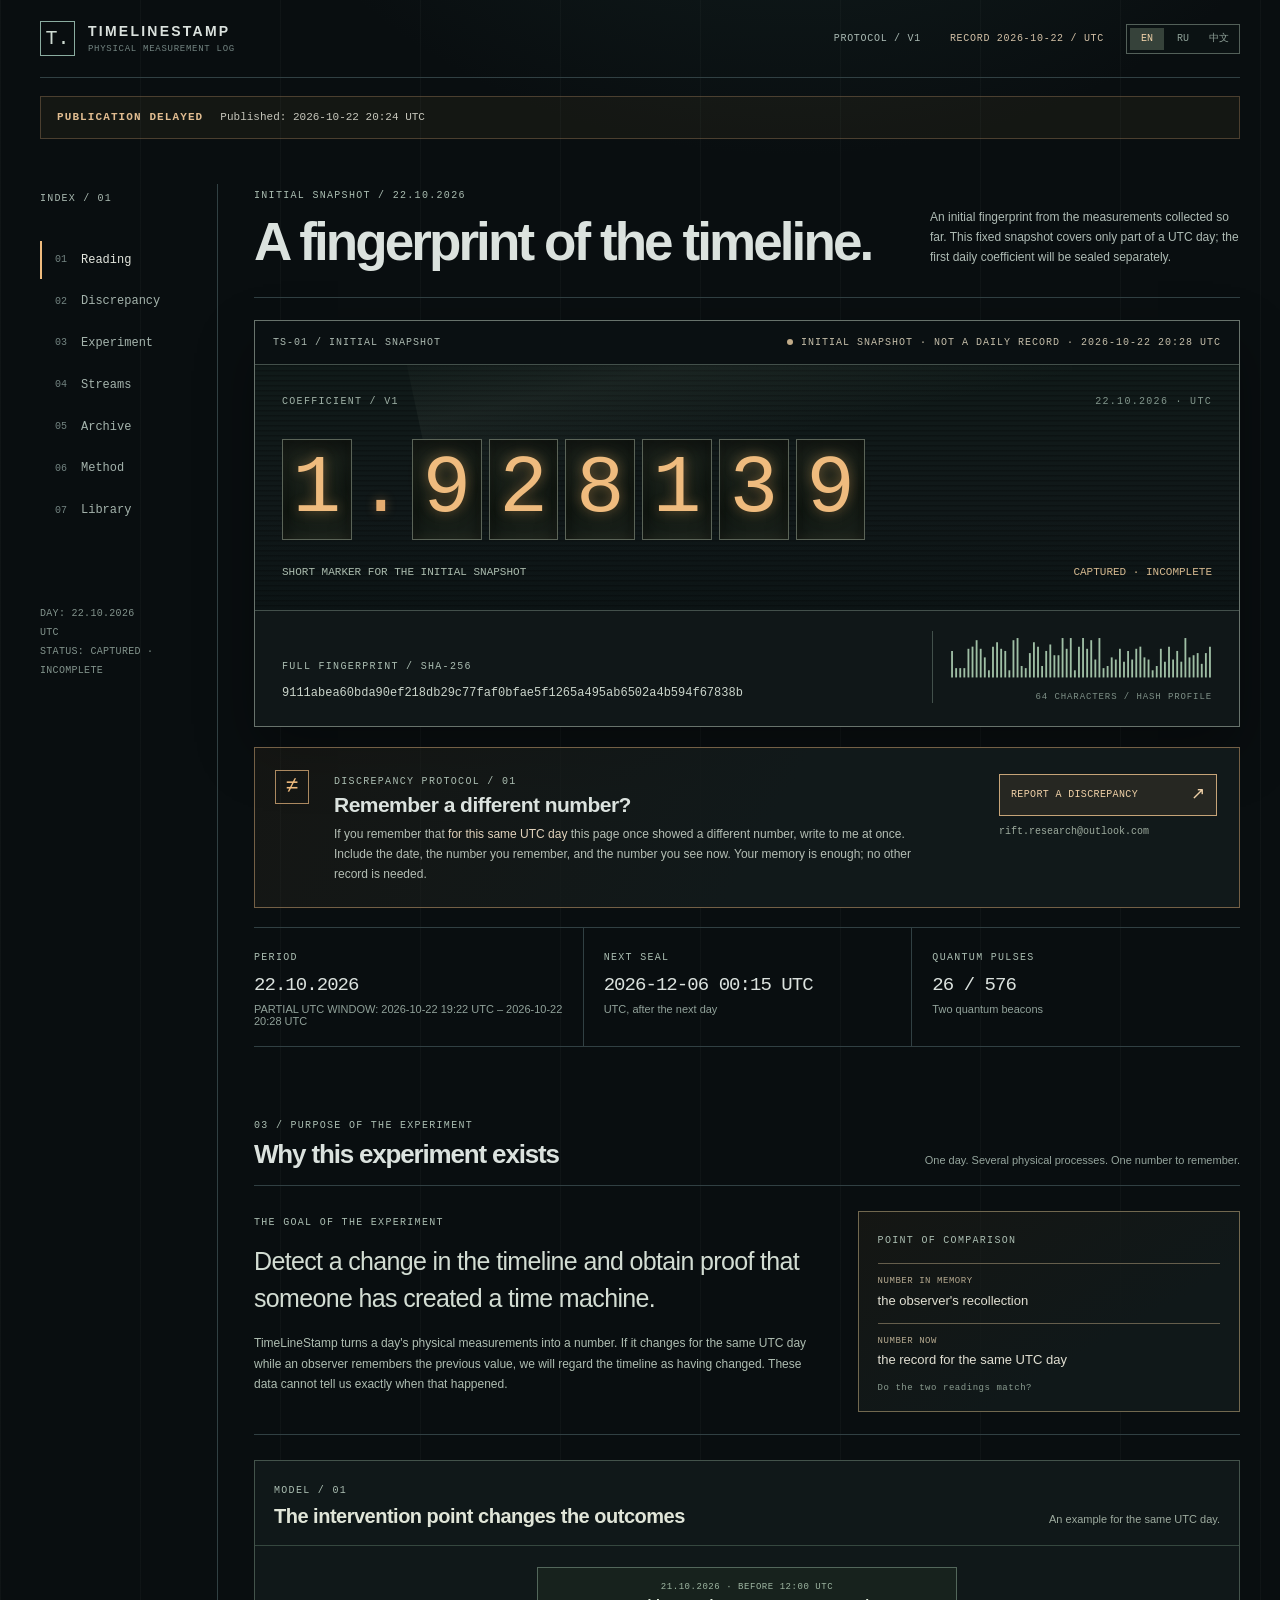
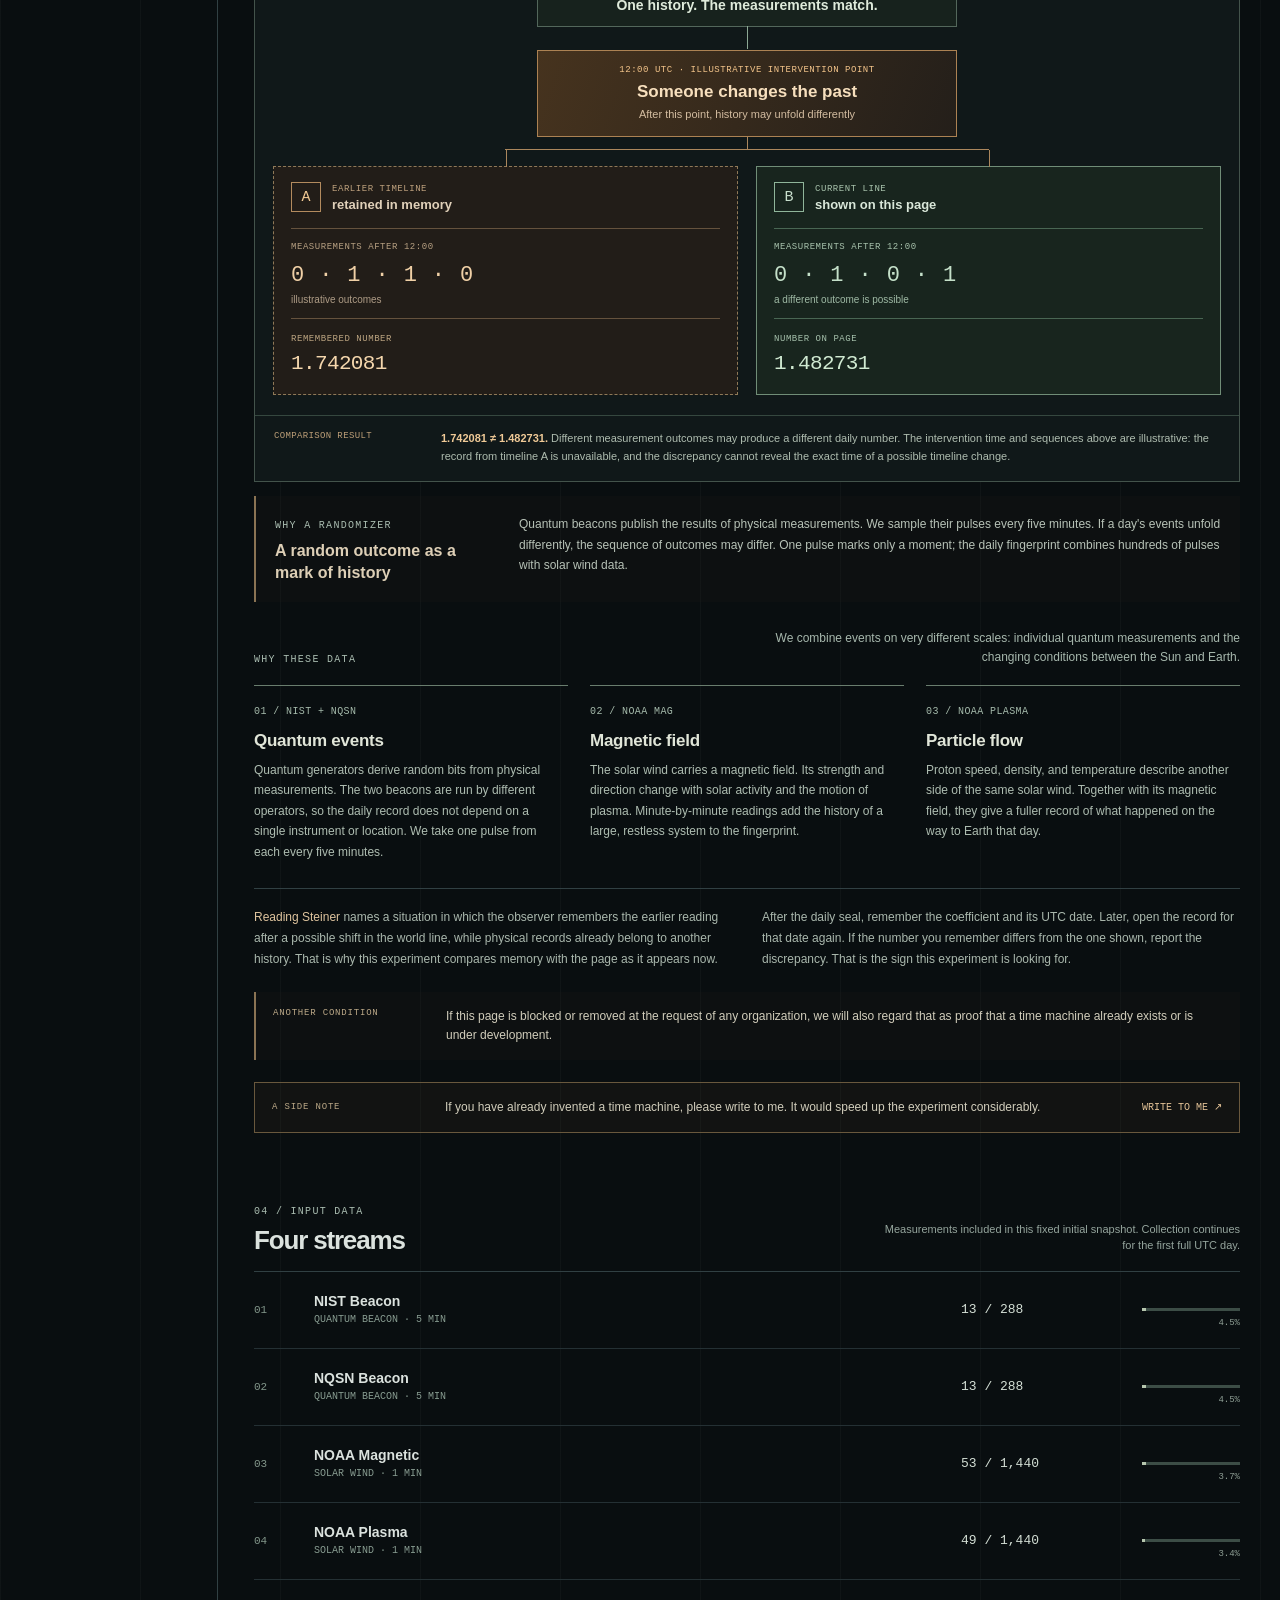
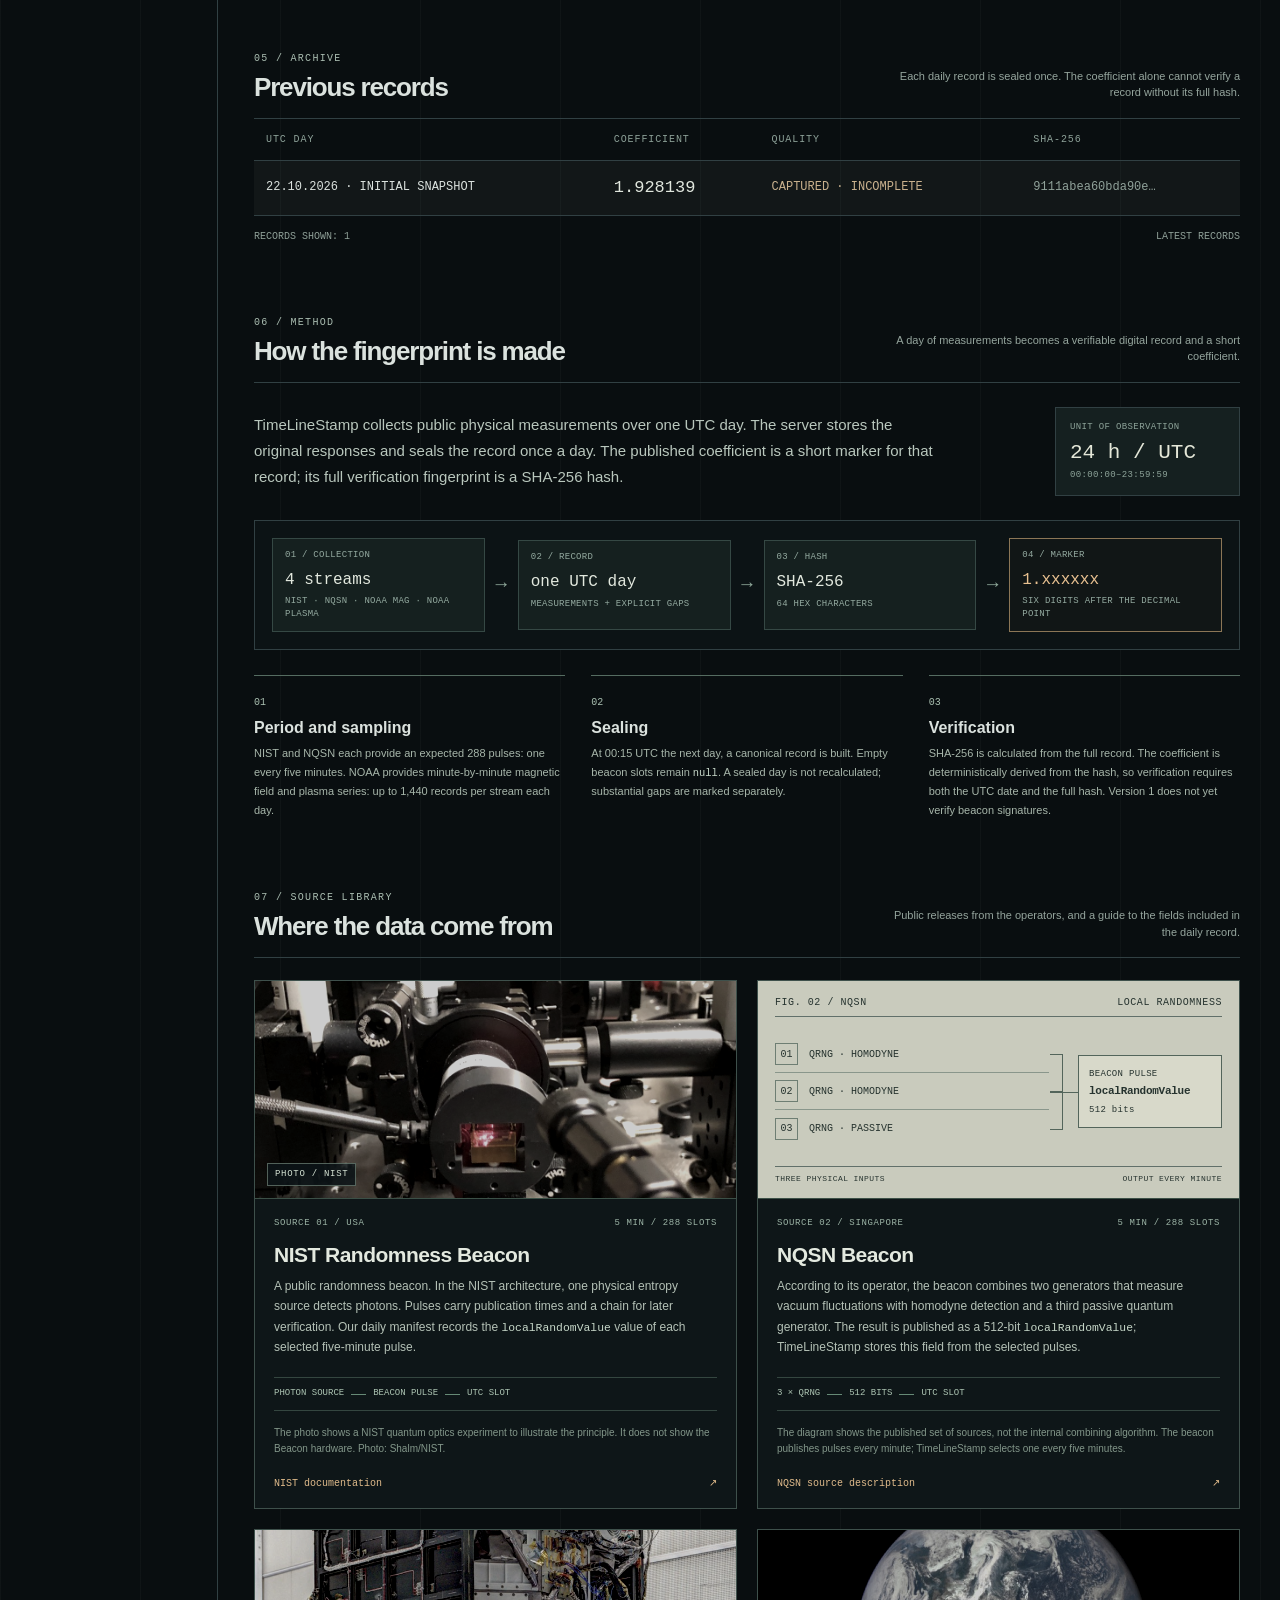
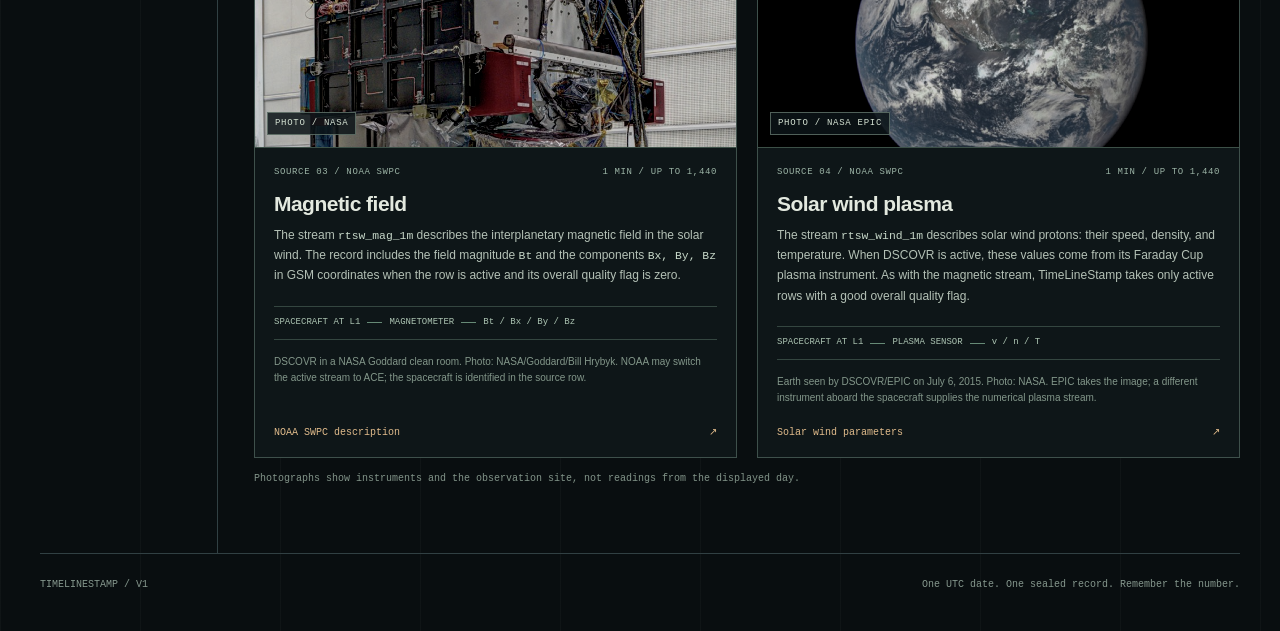
==== commit 5b9d07d4: "Version public script to refresh cached page" ====
--- a/docs/index.html
+++ b/docs/index.html
@@ -576,6 +576,6 @@
   try { saved = localStorage.getItem(storageKey) || "en"; } catch (_) { /* Keep the English default. */ }
   setLanguage(saved);
 })();</script>
-  <script src="./app.js" defer></script>
+  <script src="./app.js?v=initial-1" defer></script>
 </body>
 </html>
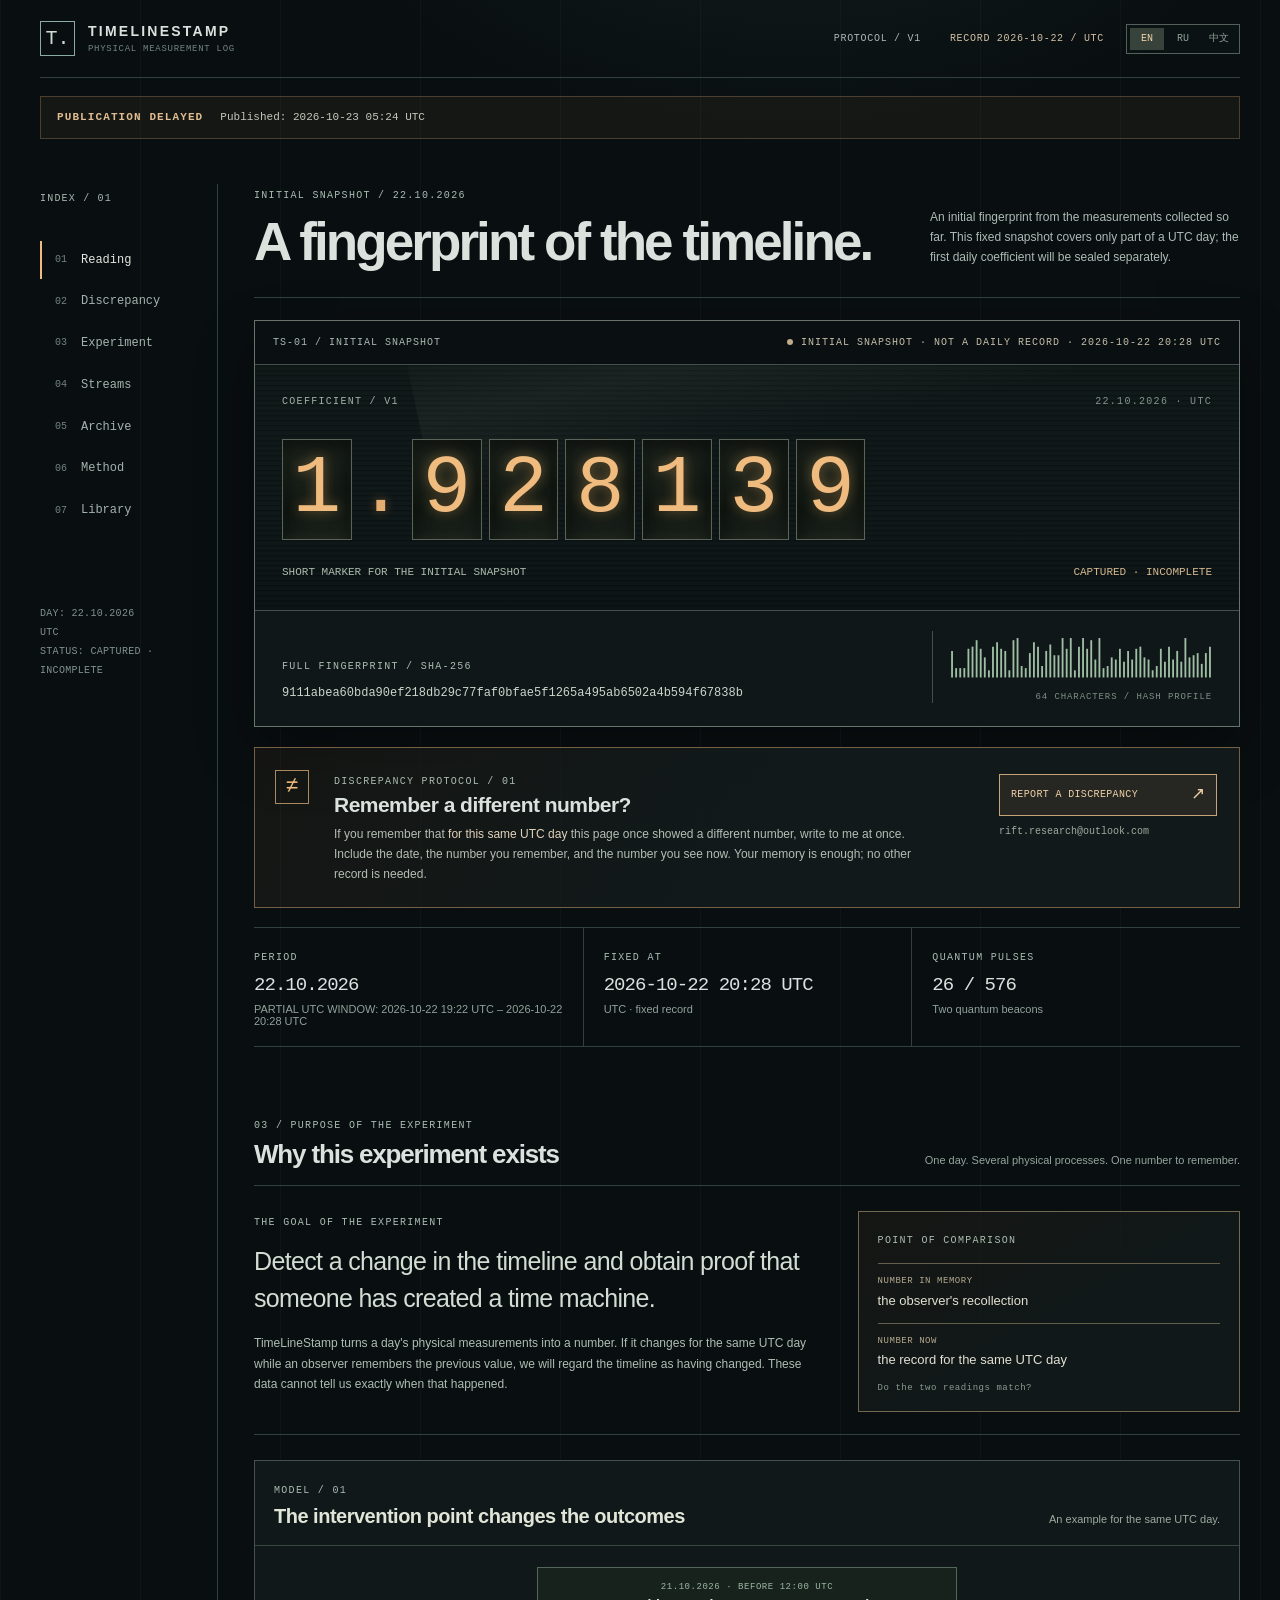
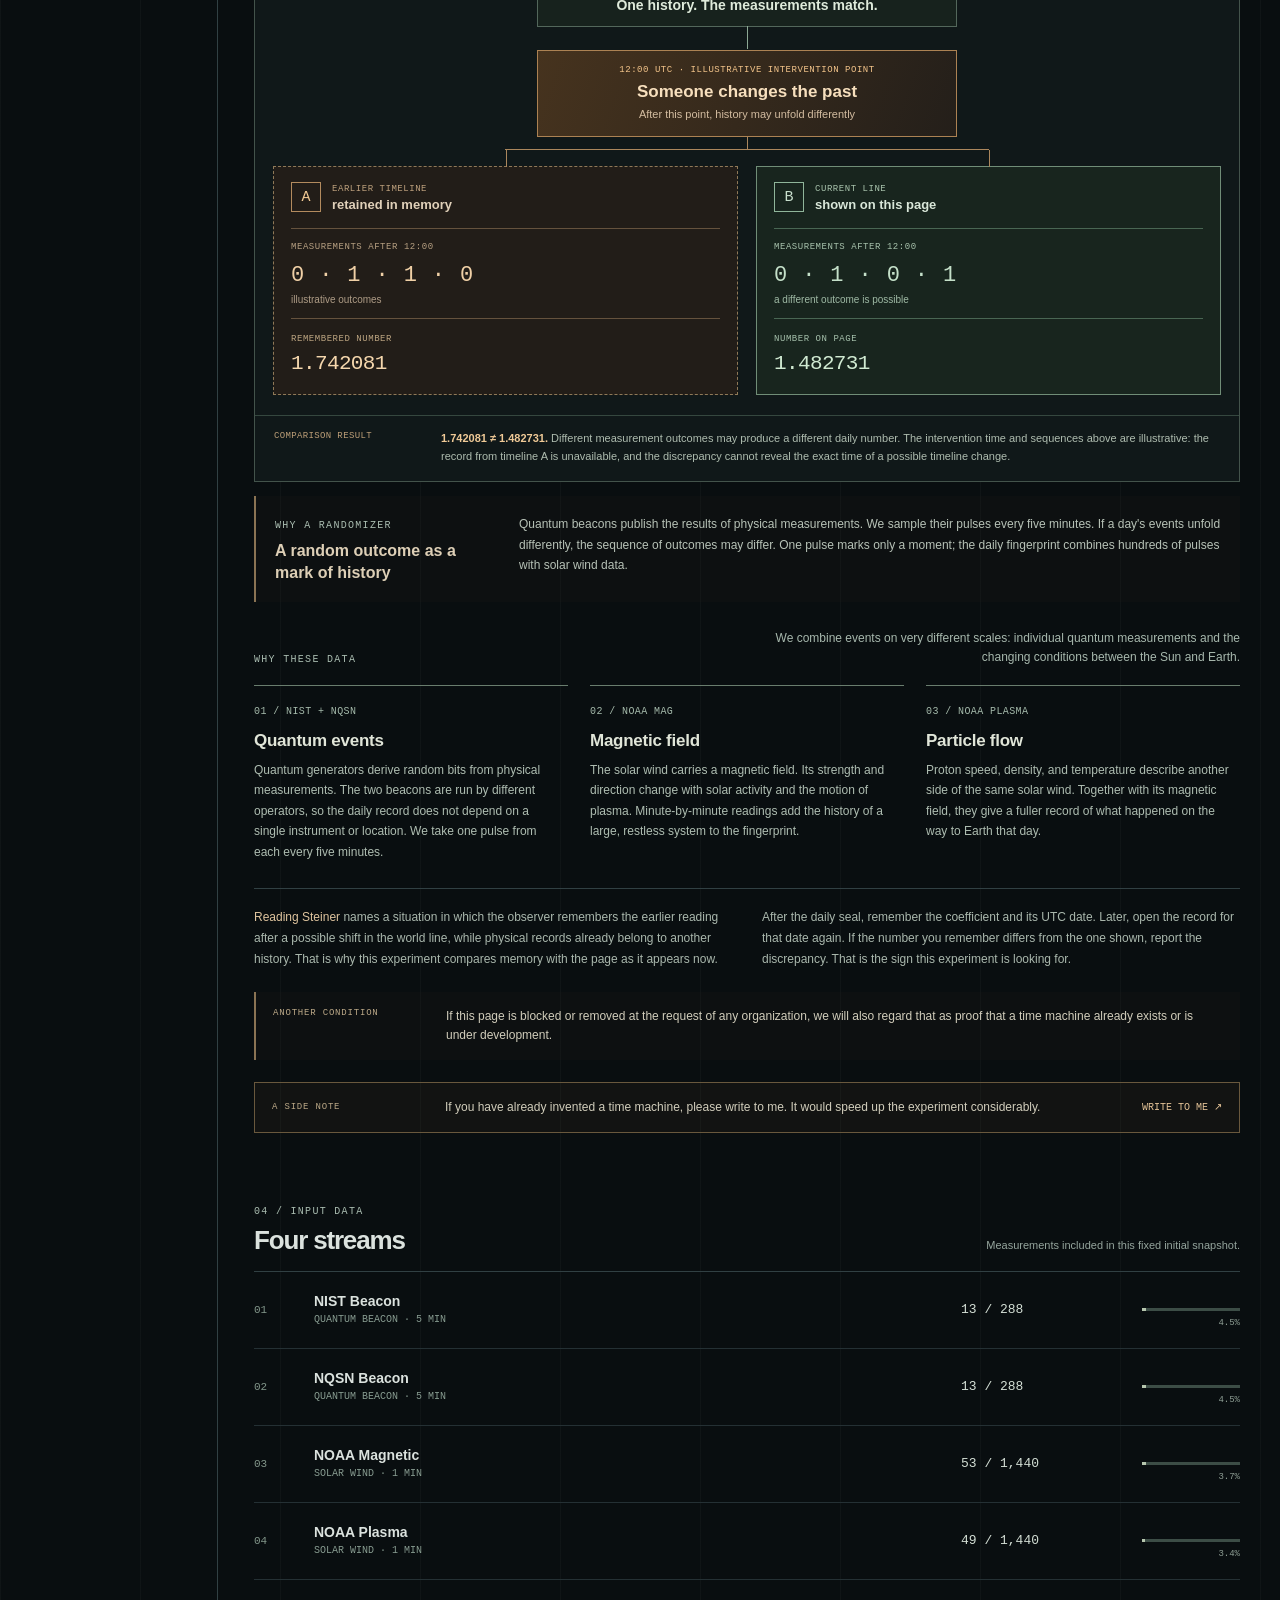
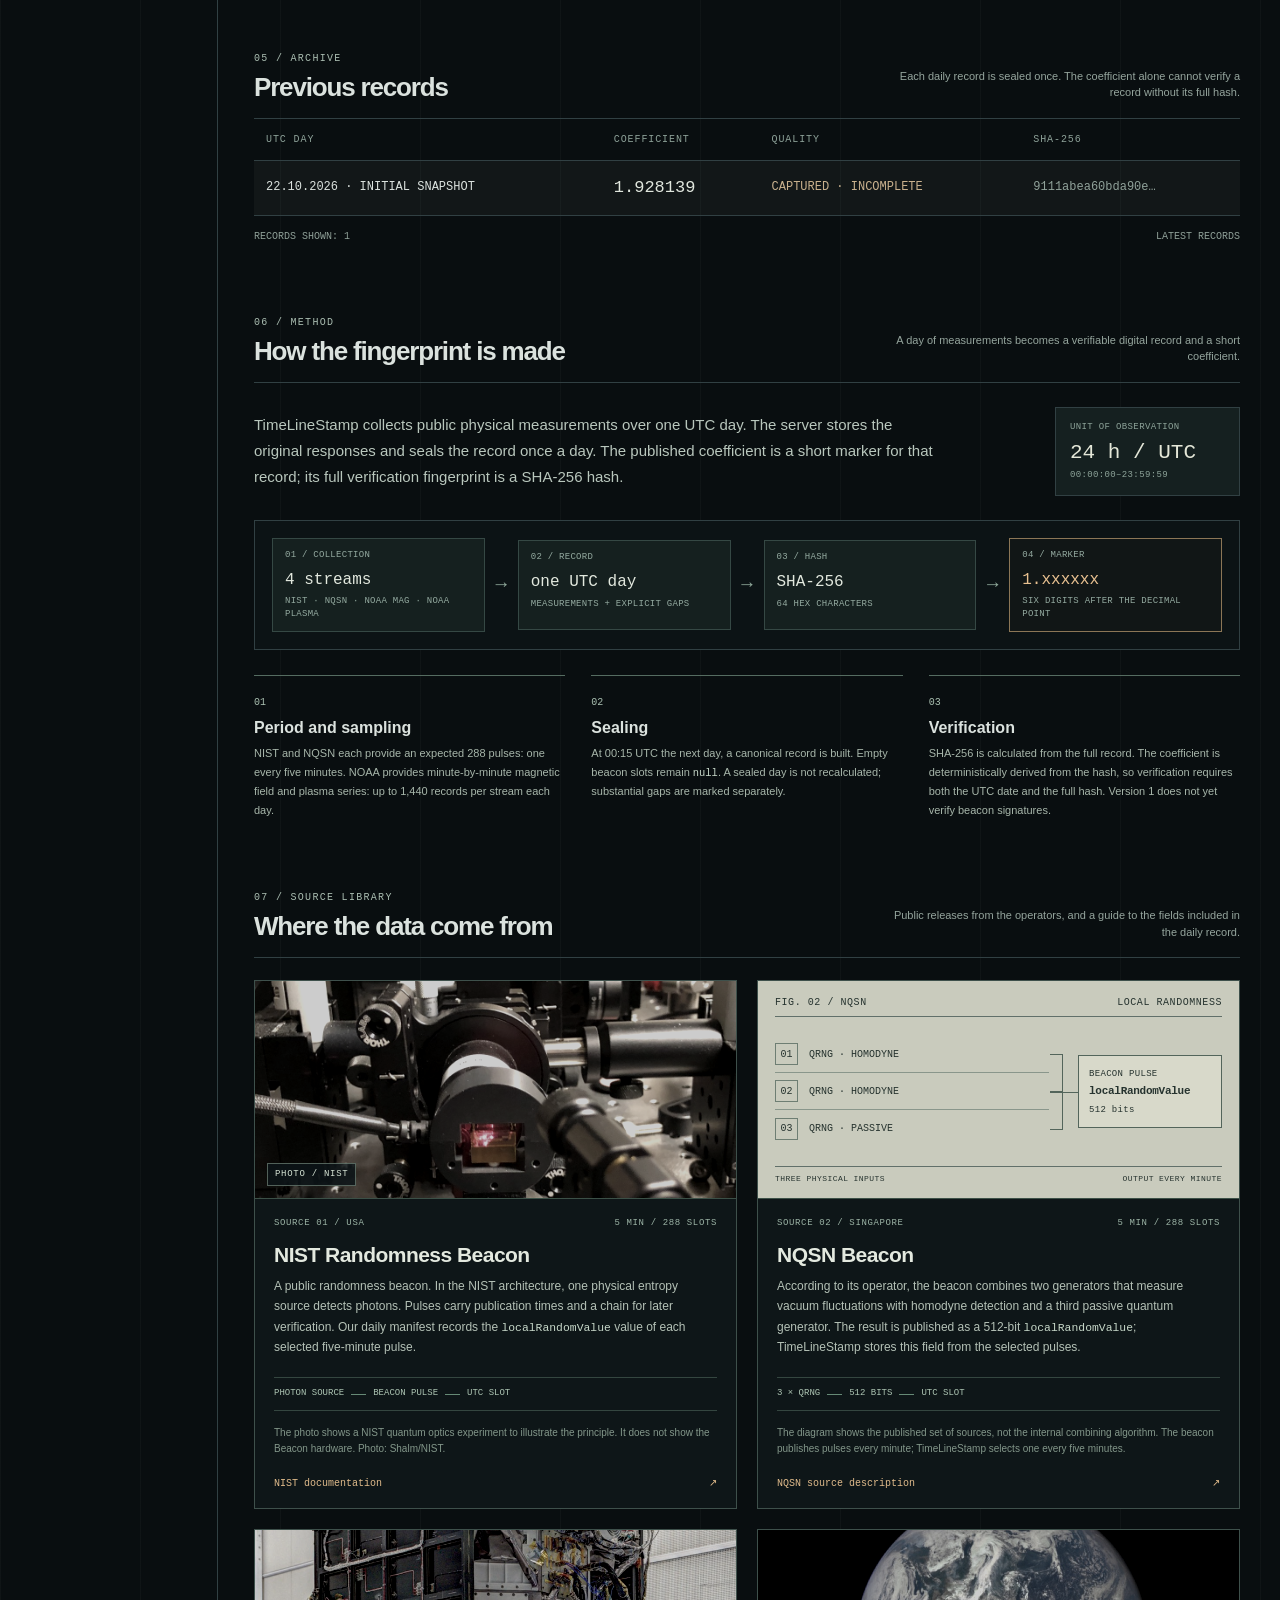
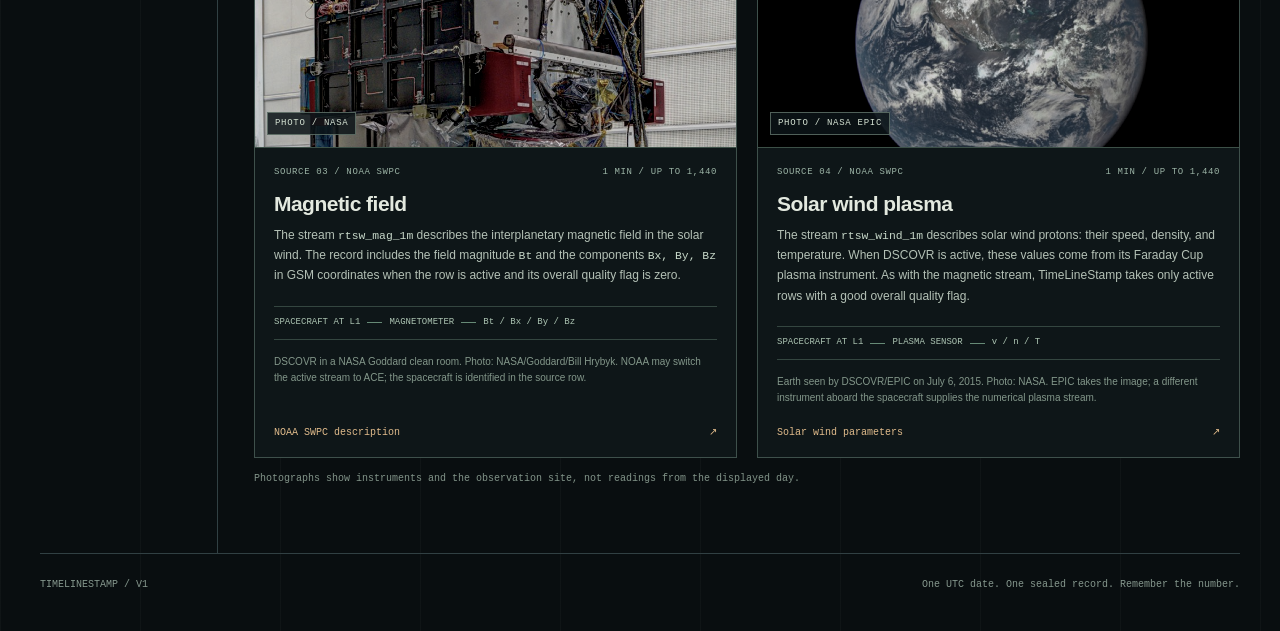
==== commit 07af0314: "Publish only sealed daily records" ====
--- a/docs/index.html
+++ b/docs/index.html
@@ -576,6 +576,6 @@
   try { saved = localStorage.getItem(storageKey) || "en"; } catch (_) { /* Keep the English default. */ }
   setLanguage(saved);
 })();</script>
-  <script src="./app.js?v=initial-1" defer></script>
+  <script src="./app.js?v=daily-1" defer></script>
 </body>
 </html>
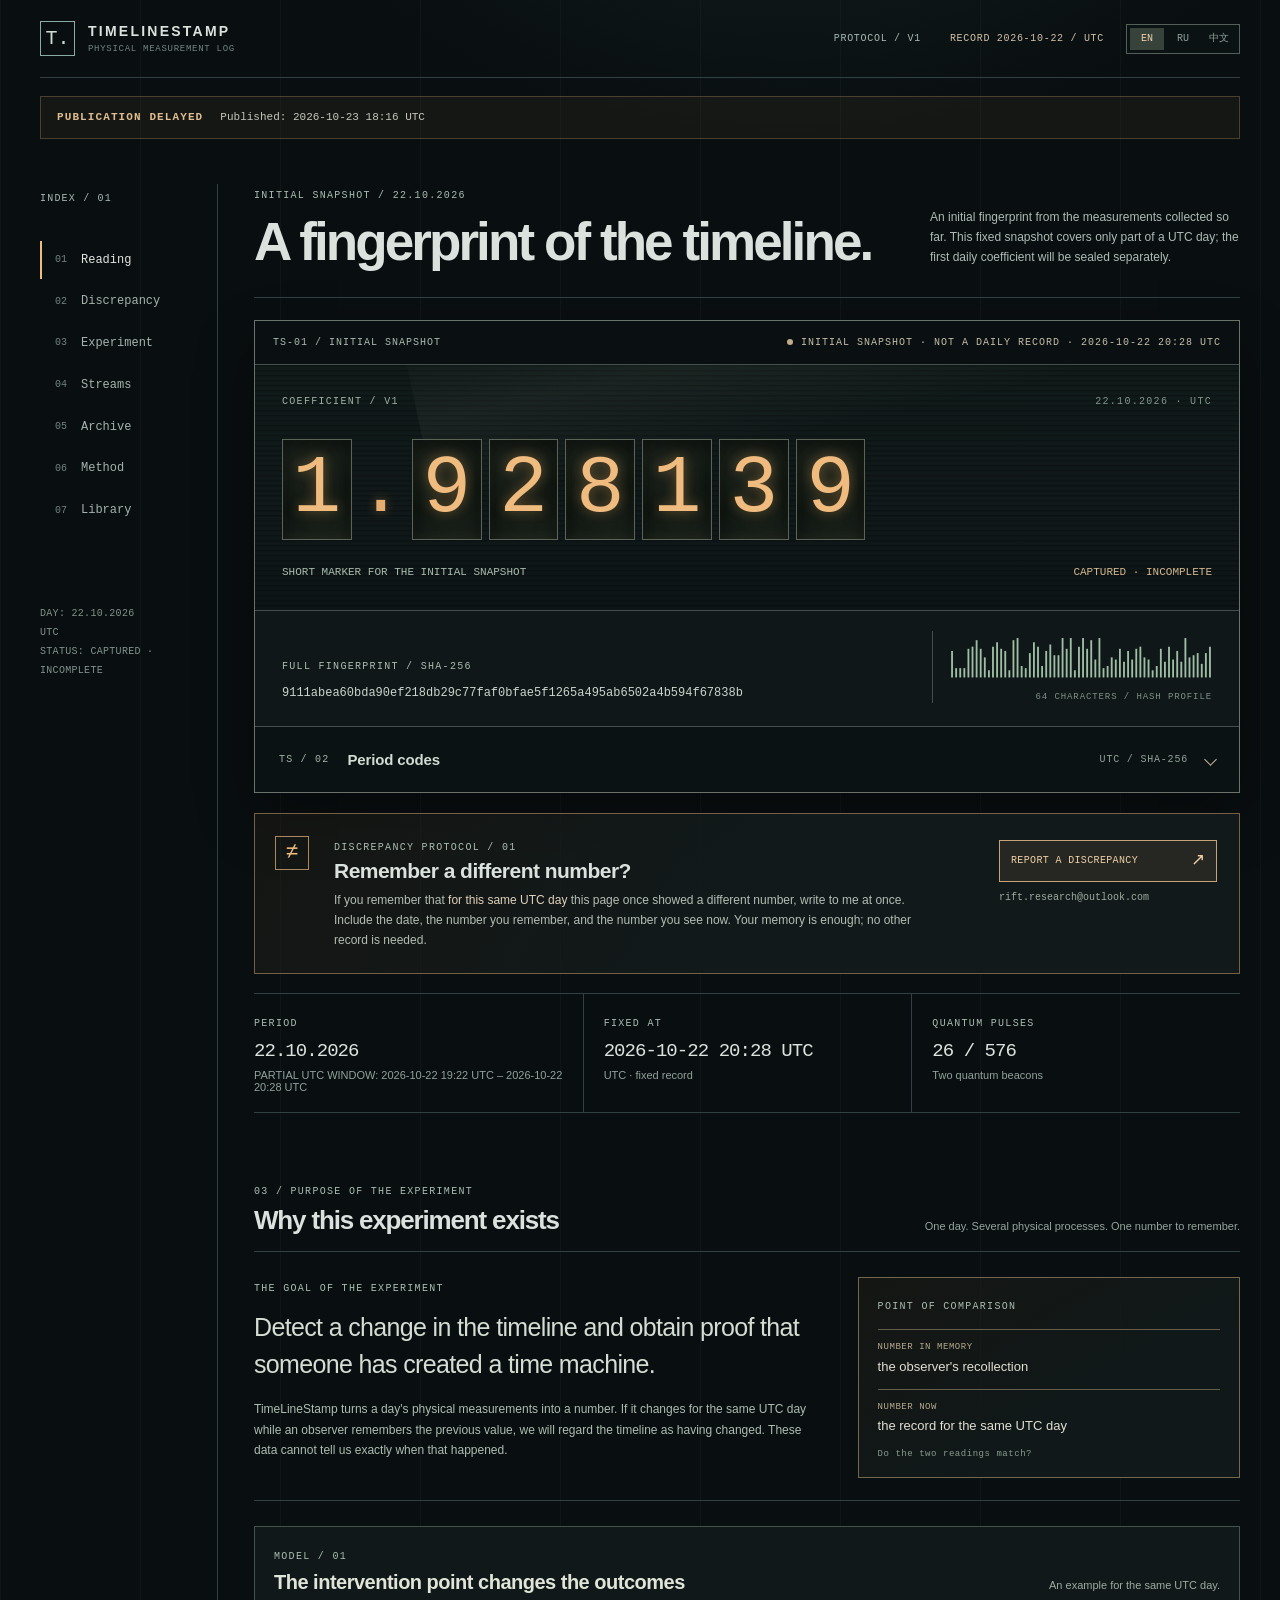
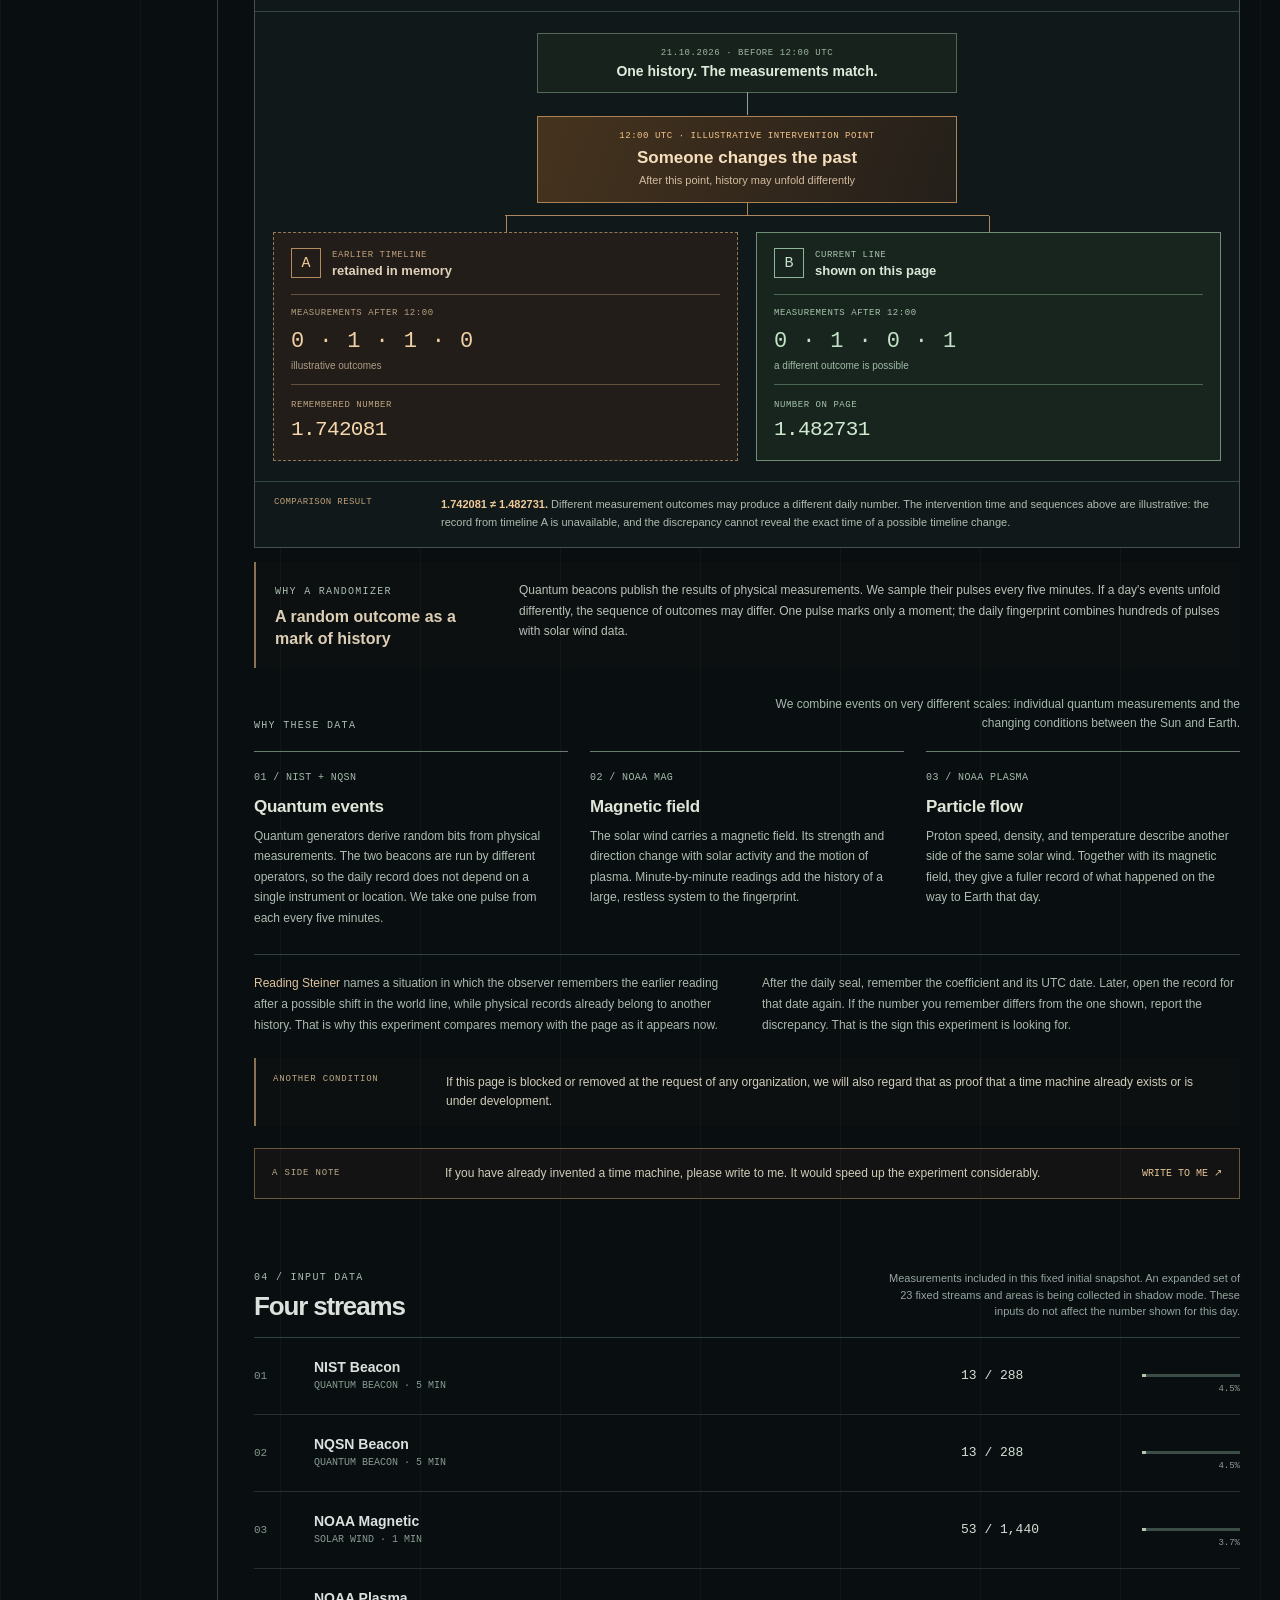
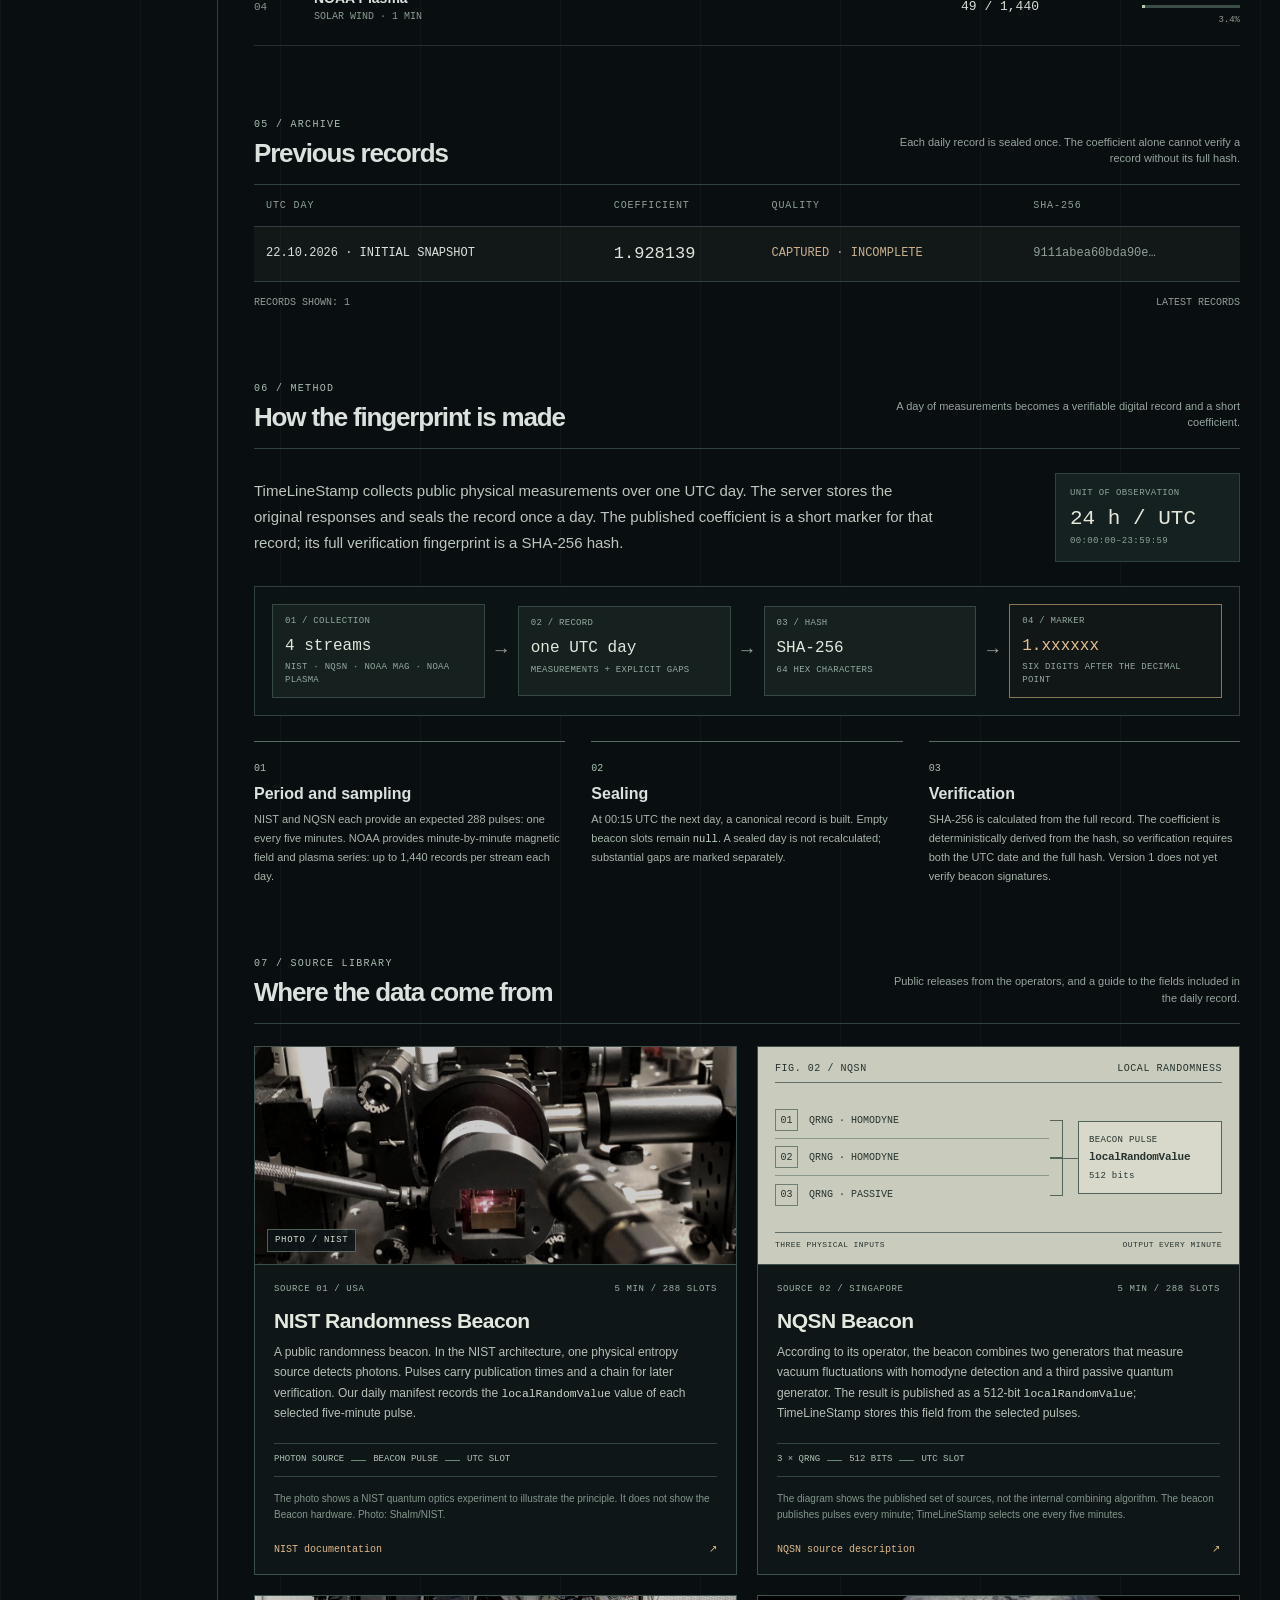
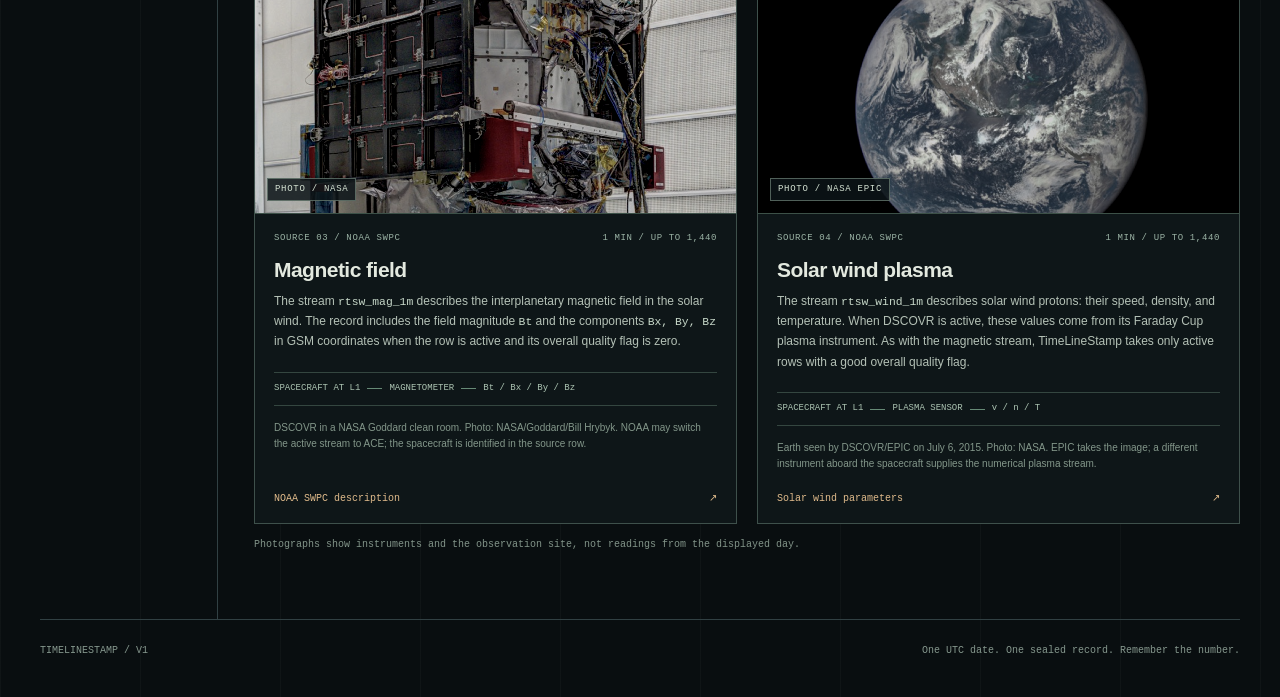
==== commit 803c5fce: "Add sealed period codes and public display" ====
--- a/docs/index.html
+++ b/docs/index.html
@@ -401,7 +401,70 @@
   .digit { width: 30px; height: 56px; font-size: 36px; }
   .point { font-size: 40px; }
 }
-  </style>
+  /* Secondary period codes: intentionally quieter than the main reading. */
+.period-codes { border-top: 1px solid #43504b; background: #0b1213; }
+.period-codes > summary { display: flex; align-items: center; gap: 18px; min-height: 65px; padding: 14px 24px; list-style: none; cursor: pointer; }
+.period-codes > summary::-webkit-details-marker { display: none; }
+.period-codes > summary:focus-visible { outline: 2px solid var(--amber); outline-offset: -3px; }
+.pc-marker { color: #a1b4a7; font: 10px/1.4 var(--mono); letter-spacing: .12em; white-space: nowrap; }
+.pc-summary-title { flex: 1; color: #d1dcd3; font-size: 15px; font-weight: 560; letter-spacing: -.01em; }
+.pc-summary-tail { color: #91a399; font: 10px/1.4 var(--mono); letter-spacing: .08em; white-space: nowrap; }
+.pc-caret { width: 9px; height: 9px; flex: none; border-right: 1px solid #cbb998; border-bottom: 1px solid #cbb998; transform: rotate(45deg); transition: transform .2s ease; }
+.period-codes[open] .pc-caret { transform: rotate(225deg); }
+.pc-body { padding: 0 24px 21px; border-top: 1px solid #2a3837; }
+.pc-intro { max-width: 670px; margin: 18px 0 19px; color: #9eaea4; font-size: 12px; line-height: 1.6; }
+.pc-formats { display: flex; flex-wrap: wrap; gap: 7px; margin: 0 0 11px; }
+.pc-format { border: 1px solid #3a4b43; border-radius: 2px; padding: 8px 11px; background: #121b19; color: #a8b9aa; cursor: pointer; font: 10px/1.3 var(--mono); letter-spacing: .06em; }
+.pc-format:hover, .pc-format:focus-visible { border-color: #b39570; color: #ead2a6; }
+.pc-format[aria-pressed="true"] { border-color: #ac906a; background: #24241d; color: #ecc898; }
+.pc-format-note { min-height: 38px; max-width: 750px; margin: 0 0 16px; color: #a5b8a9; font: 10px/1.65 var(--mono); }
+.pc-format-note strong { color: #e0bf91; font-weight: 500; }
+.pc-register { padding: 18px 0 21px; border-top: 1px solid #253431; }
+.pc-register:first-of-type { border-top: 0; padding-top: 7px; }
+.pc-register-head { display: flex; align-items: baseline; gap: 12px; margin-bottom: 16px; }
+.pc-register-name { min-width: 72px; color: #b6c9b8; font: 11px/1.4 var(--mono); letter-spacing: .13em; }
+.pc-register-date { color: #84978d; font: 10px/1.4 var(--mono); letter-spacing: .04em; }
+.pc-register-state { margin-left: auto; color: #a0b3a4; font: 9px/1.4 var(--mono); letter-spacing: .11em; white-space: nowrap; }
+.pc-risk { margin: -8px 0 13px; color: #a2b5a5; font: 10px/1.45 var(--mono); }
+.pc-risk strong { color: #d6b98d; font-weight: 500; }
+.pc-code-scroll { overflow-x: auto; overflow-y: hidden; padding: 0 2px 7px; scrollbar-color: #3b5146 transparent; }
+.pc-code { display: flex; align-items: end; width: max-content; gap: 0; }
+.pc-group { display: flex; flex-direction: column; align-items: center; justify-content: end; min-width: 42px; }
+.pc-group--pair { min-width: 90px; }
+.pc-period { display: block; height: 17px; color: #84988c; font: 9px/1.2 var(--mono); letter-spacing: .02em; white-space: nowrap; }
+.pc-pair-digits { display: flex; align-items: end; gap: 3px; }
+.pc-glyph { display: grid; place-items: center; width: 42px; height: 48px; border: 1px solid #536359; background: linear-gradient(160deg, #1a261f, #111a17 65%, #17221b); box-shadow: inset 0 5px 13px #0008; color: #e6bd8a; font: 27px/1 var(--mono); text-shadow: 0 0 13px #dea86932; }
+.pc-glyph[data-state="pending"] { border-color: #3d4b48; border-style: dashed; background: #111a19; color: #698477; text-shadow: none; }
+.pc-glyph[data-state="unavailable"] { border-color: #3b4743; background: #101716; color: #61736c; text-shadow: none; }
+.pc-dot { align-self: end; display: grid; place-items: center; width: 15px; height: 48px; color: #927f66; font: 21px/1 var(--mono); }
+.pc-legend { display: flex; flex-wrap: wrap; gap: 13px 24px; margin: 19px 0 0; padding-top: 15px; border-top: 1px solid #253431; color: #91a39a; font: 10px/1.55 var(--mono); }
+.pc-legend strong { color: #c1bbac; font-weight: 500; }
+.pc-demo-note { margin: 11px 0 0; color: #798b83; font: 10px/1.5 var(--mono); }
+@media (max-width: 790px) {
+  .period-codes > summary { padding: 13px 17px; }
+  .pc-body { padding: 0 17px 19px; }
+}
+@media (max-width: 540px) {
+  .period-codes > summary { flex-wrap: wrap; gap: 5px 11px; min-height: 70px; padding: 13px; }
+  .pc-marker { width: 100%; font-size: 9px; }
+  .pc-summary-title { font-size: 14px; }
+  .pc-summary-tail { display: none; }
+  .pc-body { padding: 0 13px 16px; }
+  .pc-format { padding: 8px 9px; font-size: 9px; }
+  .pc-register-head { flex-wrap: wrap; gap: 3px 9px; }
+  .pc-register-name { min-width: 60px; }
+  .pc-register-state { width: 100%; margin-left: 0; }
+  .pc-glyph { width: 37px; height: 43px; font-size: 24px; }
+  .pc-group { min-width: 37px; }
+  .pc-group--pair { min-width: 80px; }
+  .pc-dot { width: 14px; height: 43px; }
+}
+@media (prefers-reduced-motion: reduce) {
+  .pc-caret { transition: none; }
+}
+
+
+</style>
 </head>
 <body>
   <div class="shell" id="top">
@@ -437,10 +500,14 @@
           <div class="signature">
             <div><span class="micro">FULL FINGERPRINT / SHA-256</span><strong id="digest"></strong></div>
             <div class="signature-graph"><svg viewBox="0 0 256 48" aria-hidden="true" focusable="false"><g stroke="#9fbfa5" stroke-width="1.8"></g></svg><p>64 CHARACTERS / HASH PROFILE</p></div>
-          </div>
-        </section>
-
-        <section class="comparison" id="comparison" aria-labelledby="comparison-title">
+          </div><details class="period-codes" id="period-codes"><summary><span class="pc-marker">TS / 02</span><span class="pc-summary-title" id="pc-title"></span><span class="pc-summary-tail">UTC / SHA-256</span><span class="pc-caret" aria-hidden="true"></span></summary>
+  <div class="pc-body"><p class="pc-intro" id="pc-intro"></p>
+    <div class="pc-formats" id="pc-formats" role="group" aria-label="Code format"><button class="pc-format" type="button" data-pc-format="hex" aria-pressed="true">HEX 16</button><button class="pc-format" type="button" data-pc-format="base32" aria-pressed="false">BASE32</button><button class="pc-format" type="button" data-pc-format="base58" aria-pressed="false">BASE58</button></div>
+    <p class="pc-format-note" id="pc-format-note"></p><div id="pc-registers"></div>
+    <p class="pc-legend" id="pc-legend"></p>
+  </div>
+</details>
+</section><section class="comparison" id="comparison" aria-labelledby="comparison-title">
           <div class="comparison-symbol" aria-hidden="true">≠</div>
           <div class="comparison-copy"><span class="micro">DISCREPANCY PROTOCOL / 01</span><h2 id="comparison-title">Remember a different number?</h2><p>If you remember that <em>for this same UTC day</em> this page once showed a different number, write to me at once. Include the date, the number you remember, and the number you see now. Your memory is enough; no other record is needed.</p></div>
           <div class="comparison-action"><a class="contact-button" data-mailto="discrepancy" href="mailto:rift.research@outlook.com?subject=TimeLineStamp+%E2%80%94+discrepancy">REPORT A DISCREPANCY <span aria-hidden="true">↗</span></a><span class="contact-email">rift.research@outlook.com</span></div>
@@ -576,6 +643,6 @@
   try { saved = localStorage.getItem(storageKey) || "en"; } catch (_) { /* Keep the English default. */ }
   setLanguage(saved);
 })();</script>
-  <script src="./app.js?v=daily-1" defer></script>
+  <script src="./app.js?v=period-1" defer></script>
 </body>
 </html>
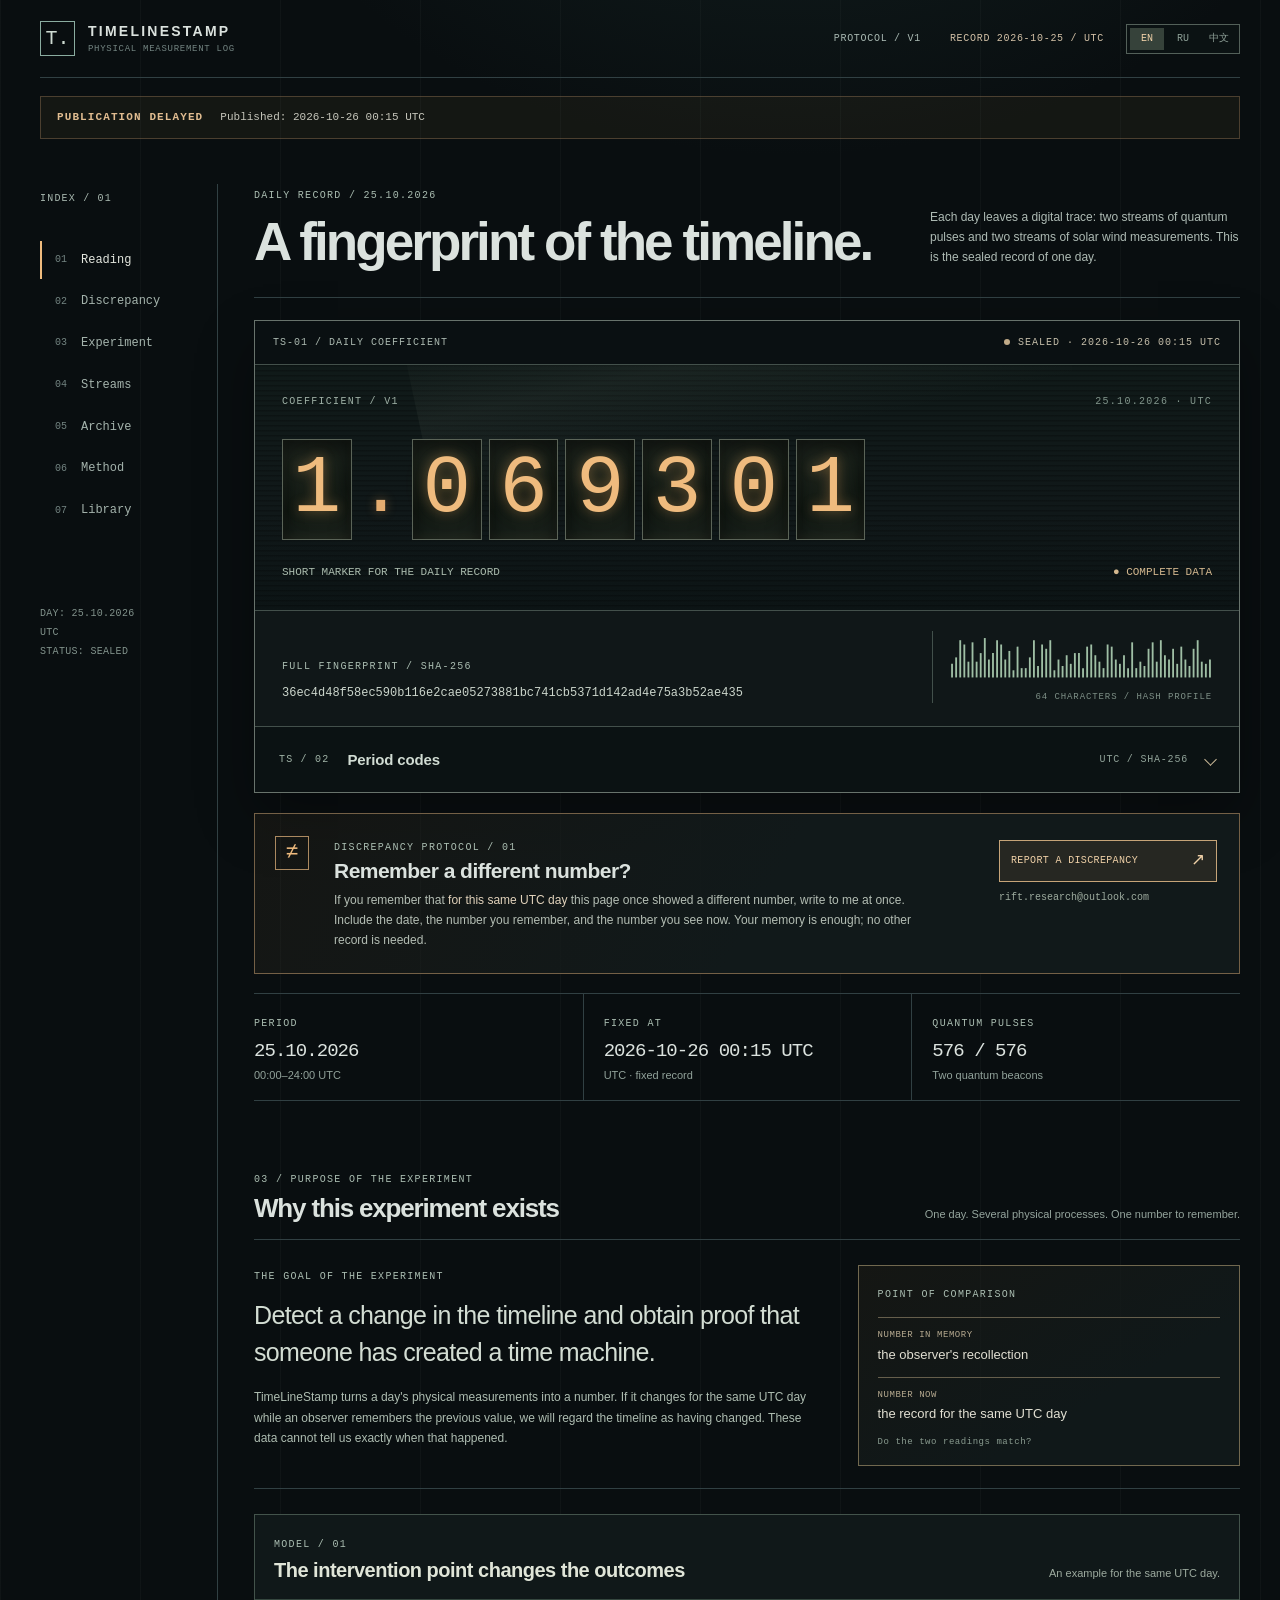
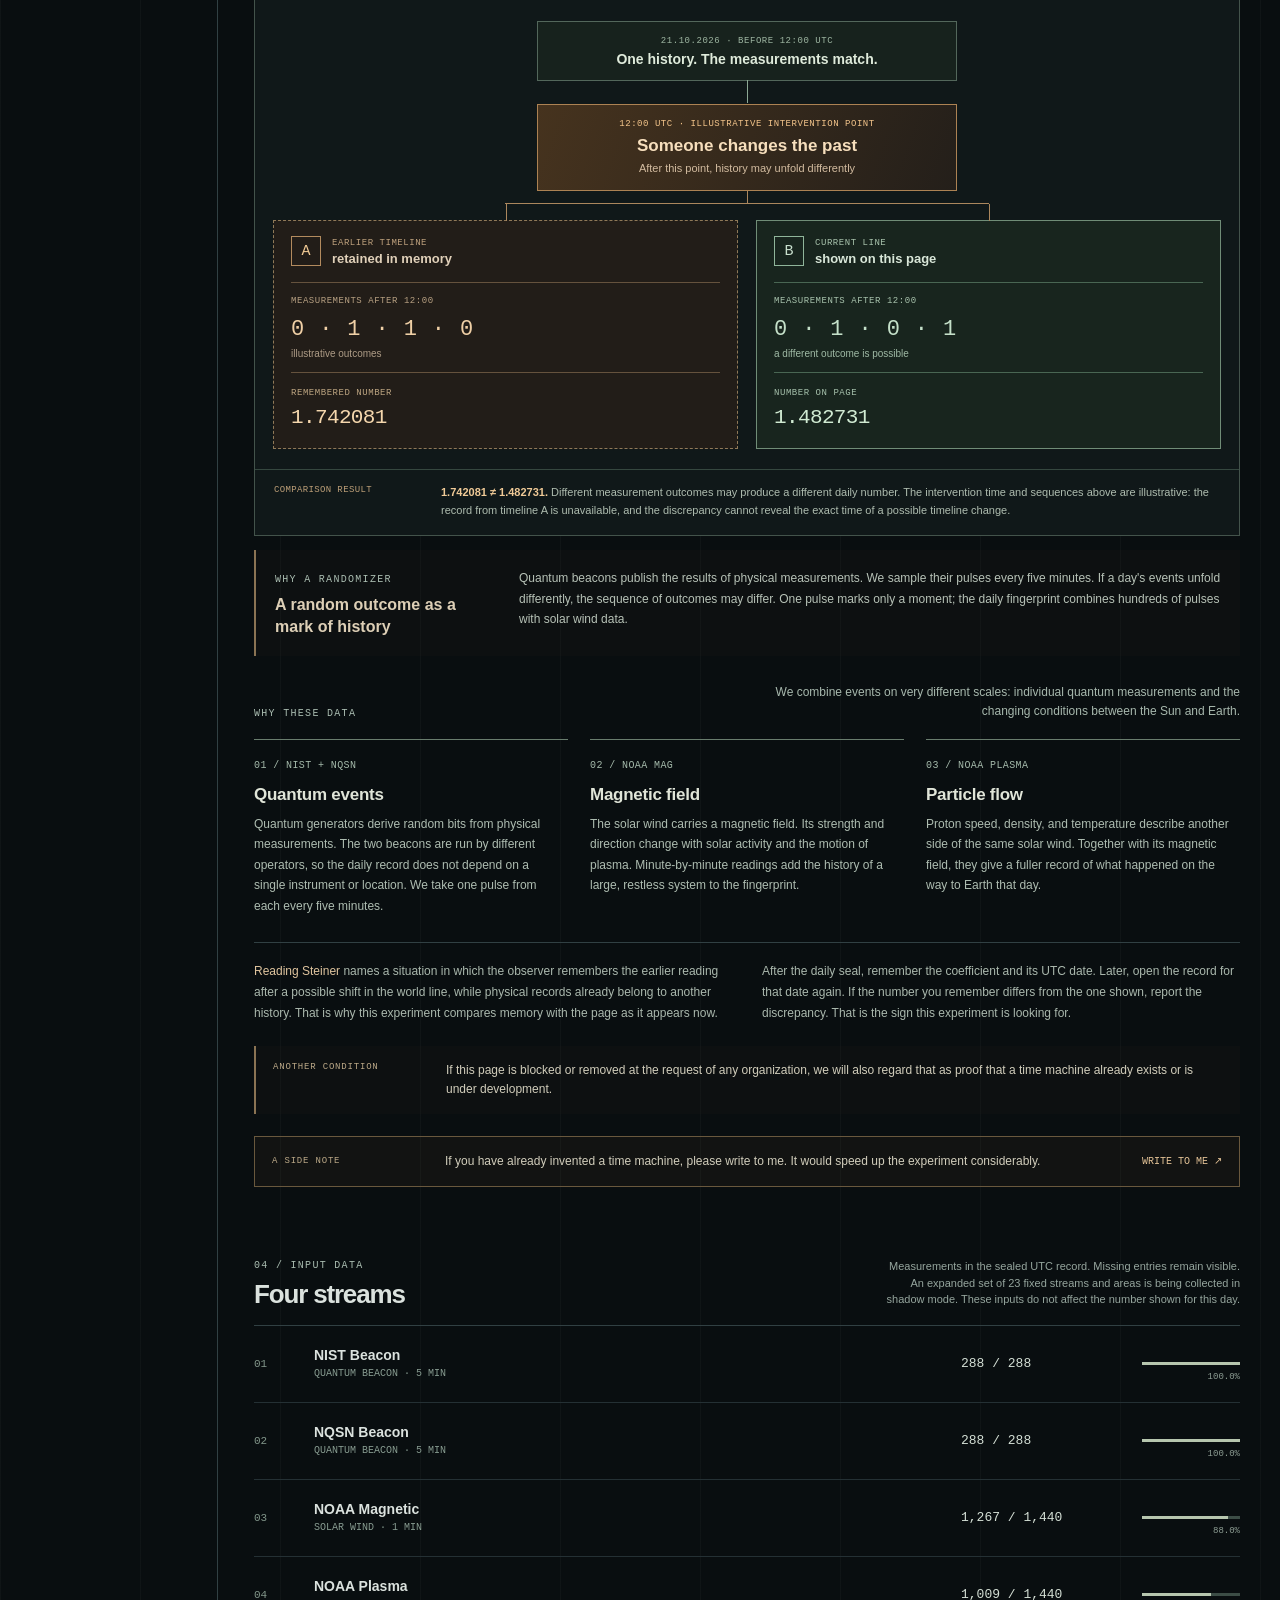
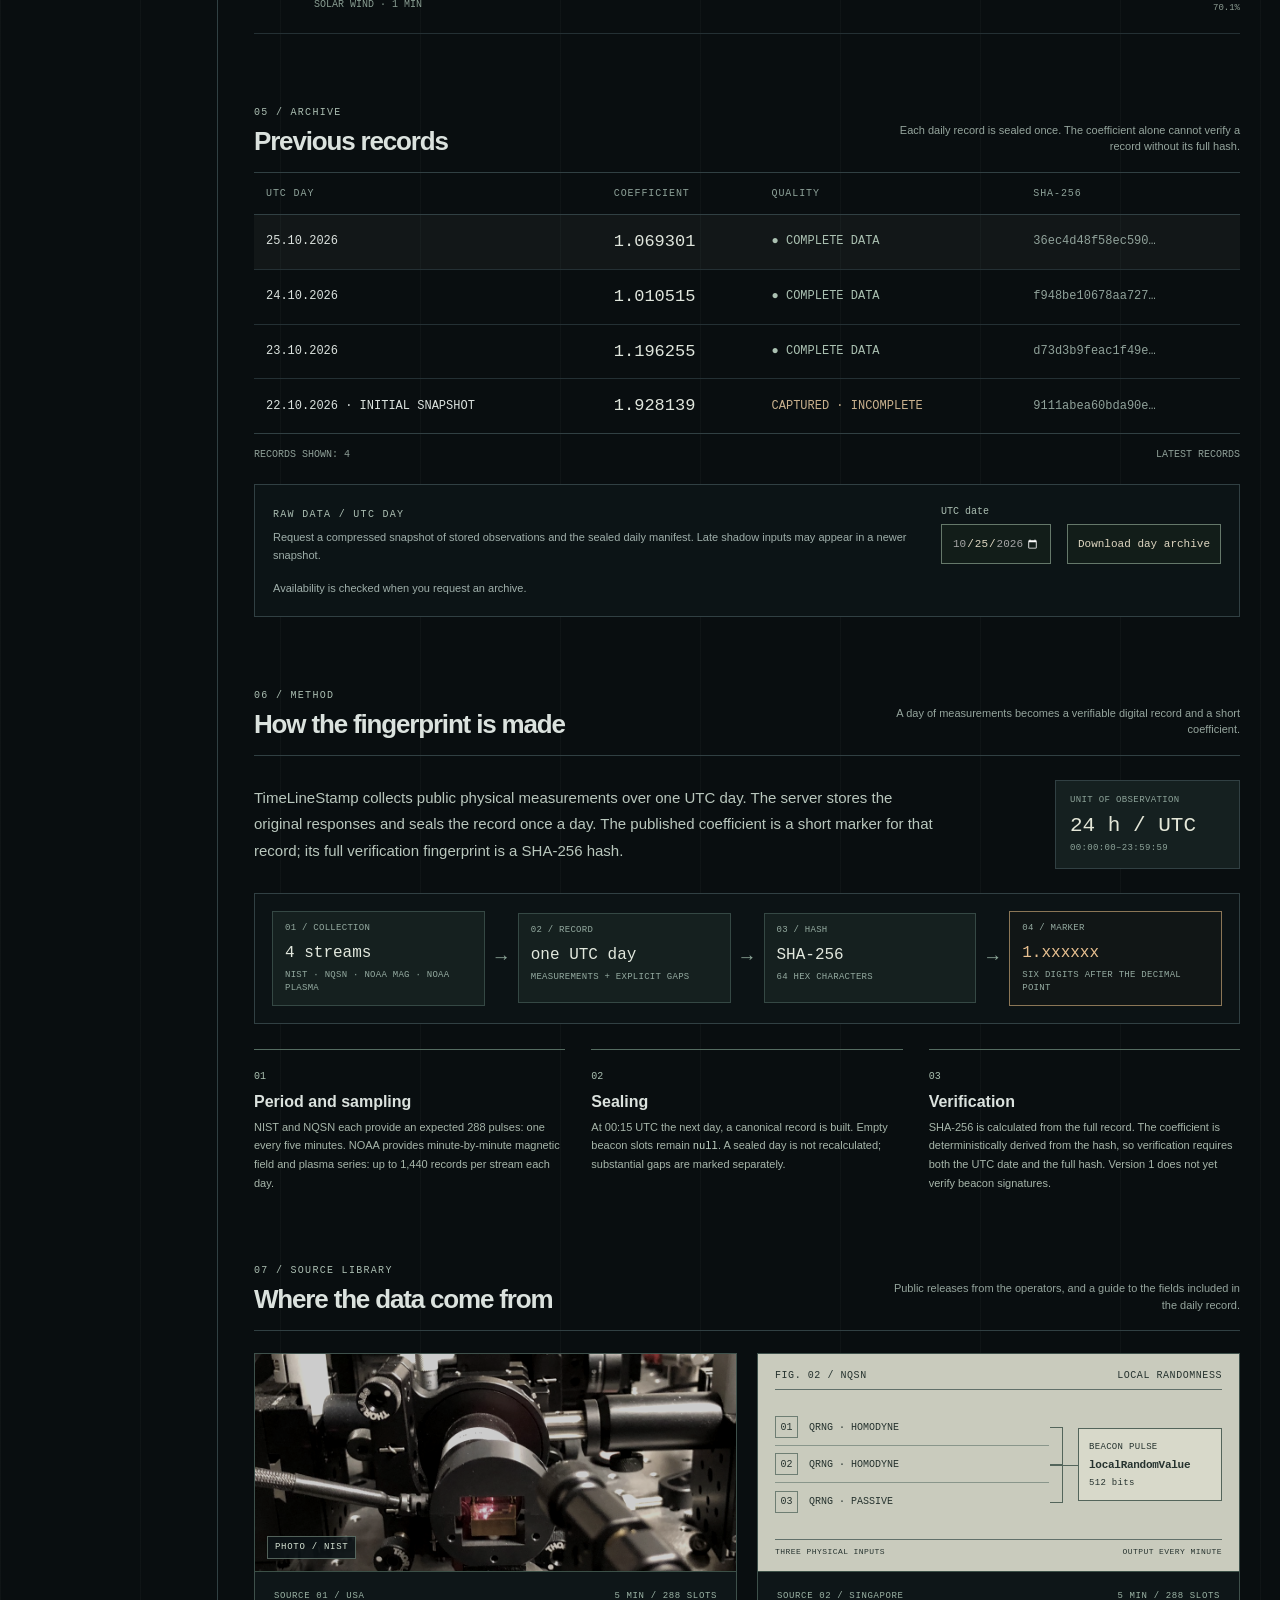
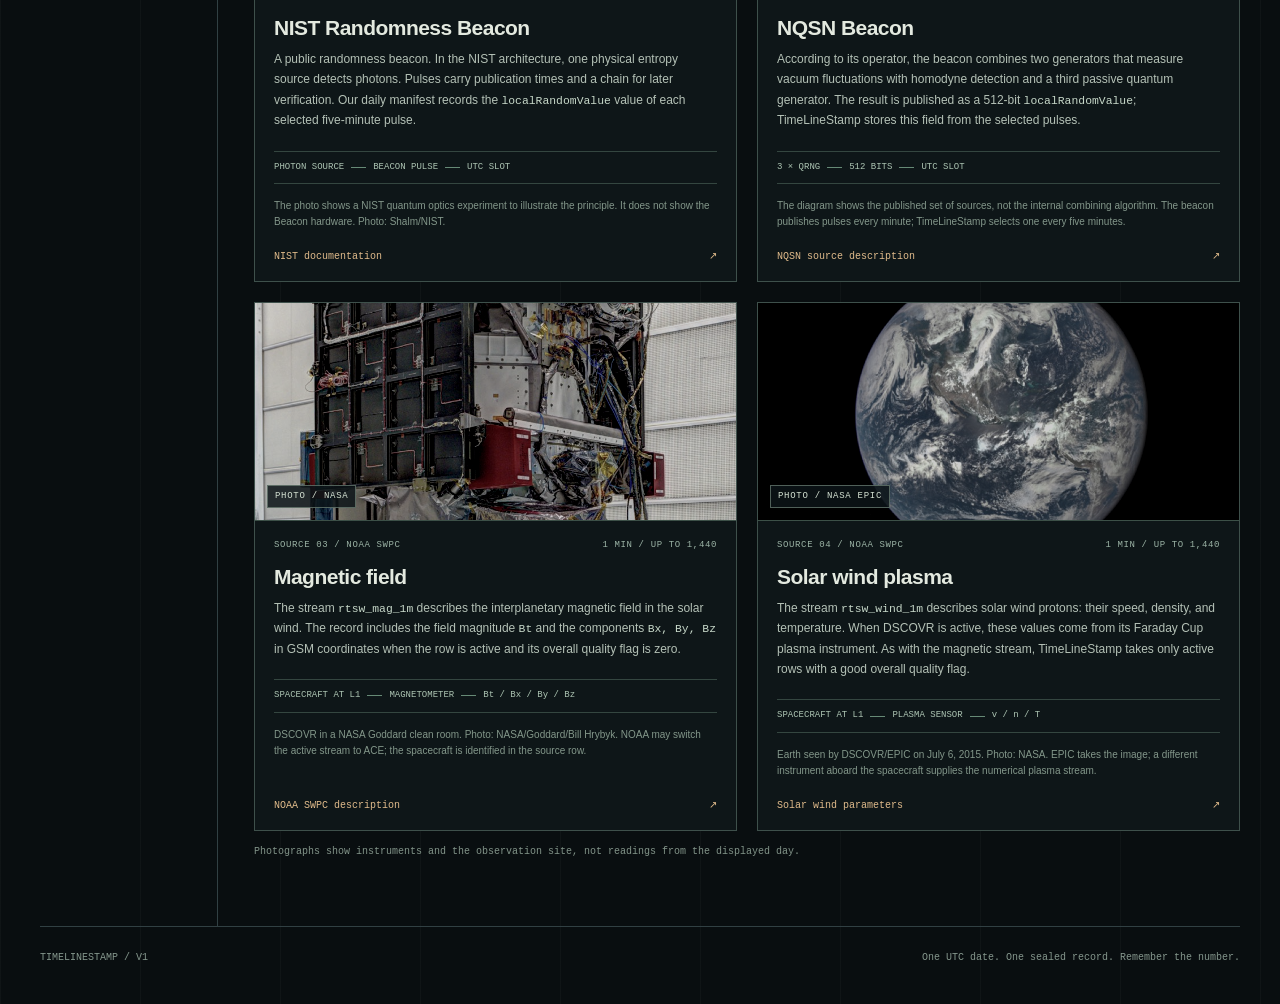
==== commit 898cb5a1: "Prepare public day archives and Android recovery kit" ====
--- a/docs/index.html
+++ b/docs/index.html
@@ -464,6 +464,15 @@
 }
 
 
+.raw-download { display:grid; grid-template-columns:minmax(0,1fr) auto auto; gap:16px; align-items:end; margin-top:22px; padding:18px; border:1px solid var(--line); background:#0c1416; }
+.raw-download p { margin:7px 0 0; color:#9fafaa; font-size:11px; line-height:1.6; }
+.raw-download label span { display:block; margin-bottom:7px; color:#aabdb1; font:10px var(--mono); }
+.raw-download input,.raw-download button { border:1px solid #65786a; padding:10px; background:#121d19; color:#dfd7c2; font:11px var(--mono); min-height:40px; }
+.raw-download button { cursor:pointer; }
+.raw-download button:disabled { opacity:.5; cursor:wait; }
+.raw-download #raw-status { grid-column:1/-1; margin:0; }
+@media(max-width:650px) { .raw-download { grid-template-columns:1fr 1fr; } .raw-download>div { grid-column:1/-1; } .raw-download input { width:100%; } }
+
 </style>
 </head>
 <body>
@@ -543,7 +552,8 @@
         <section class="section" id="archive" aria-labelledby="archive-title">
           <div class="section-head"><div><span class="section-index">05 / ARCHIVE</span><h2 id="archive-title">Previous records</h2></div><p>Each daily record is sealed once. The coefficient alone cannot verify a record without its full hash.</p></div>
           <div class="record-table"><table><thead><tr><th>UTC day</th><th>Coefficient</th><th>Quality</th><th>SHA-256</th></tr></thead><tbody id="history"></tbody></table></div>
-          <div class="table-foot"><span id="archive-count"></span><span id="archive-note"></span></div>
+          <div class="table-foot"><span id="archive-count"></span><span id="archive-note"></span></div><form class="raw-download" id="raw-download-form"><div><span class="micro" id="raw-title"></span><p id="raw-description"></p></div><label><span id="raw-date-label"></span><input type="date" id="raw-day" required></label><button type="submit" id="raw-button"></button><p id="raw-status" role="status"></p></form>
+
         </section>
 
         <section class="section method" id="protocol" aria-labelledby="protocol-title">
@@ -643,6 +653,6 @@
   try { saved = localStorage.getItem(storageKey) || "en"; } catch (_) { /* Keep the English default. */ }
   setLanguage(saved);
 })();</script>
-  <script src="./app.js?v=period-1" defer></script>
+  <script src="./app.js?v=archives-1" defer></script>
 </body>
 </html>
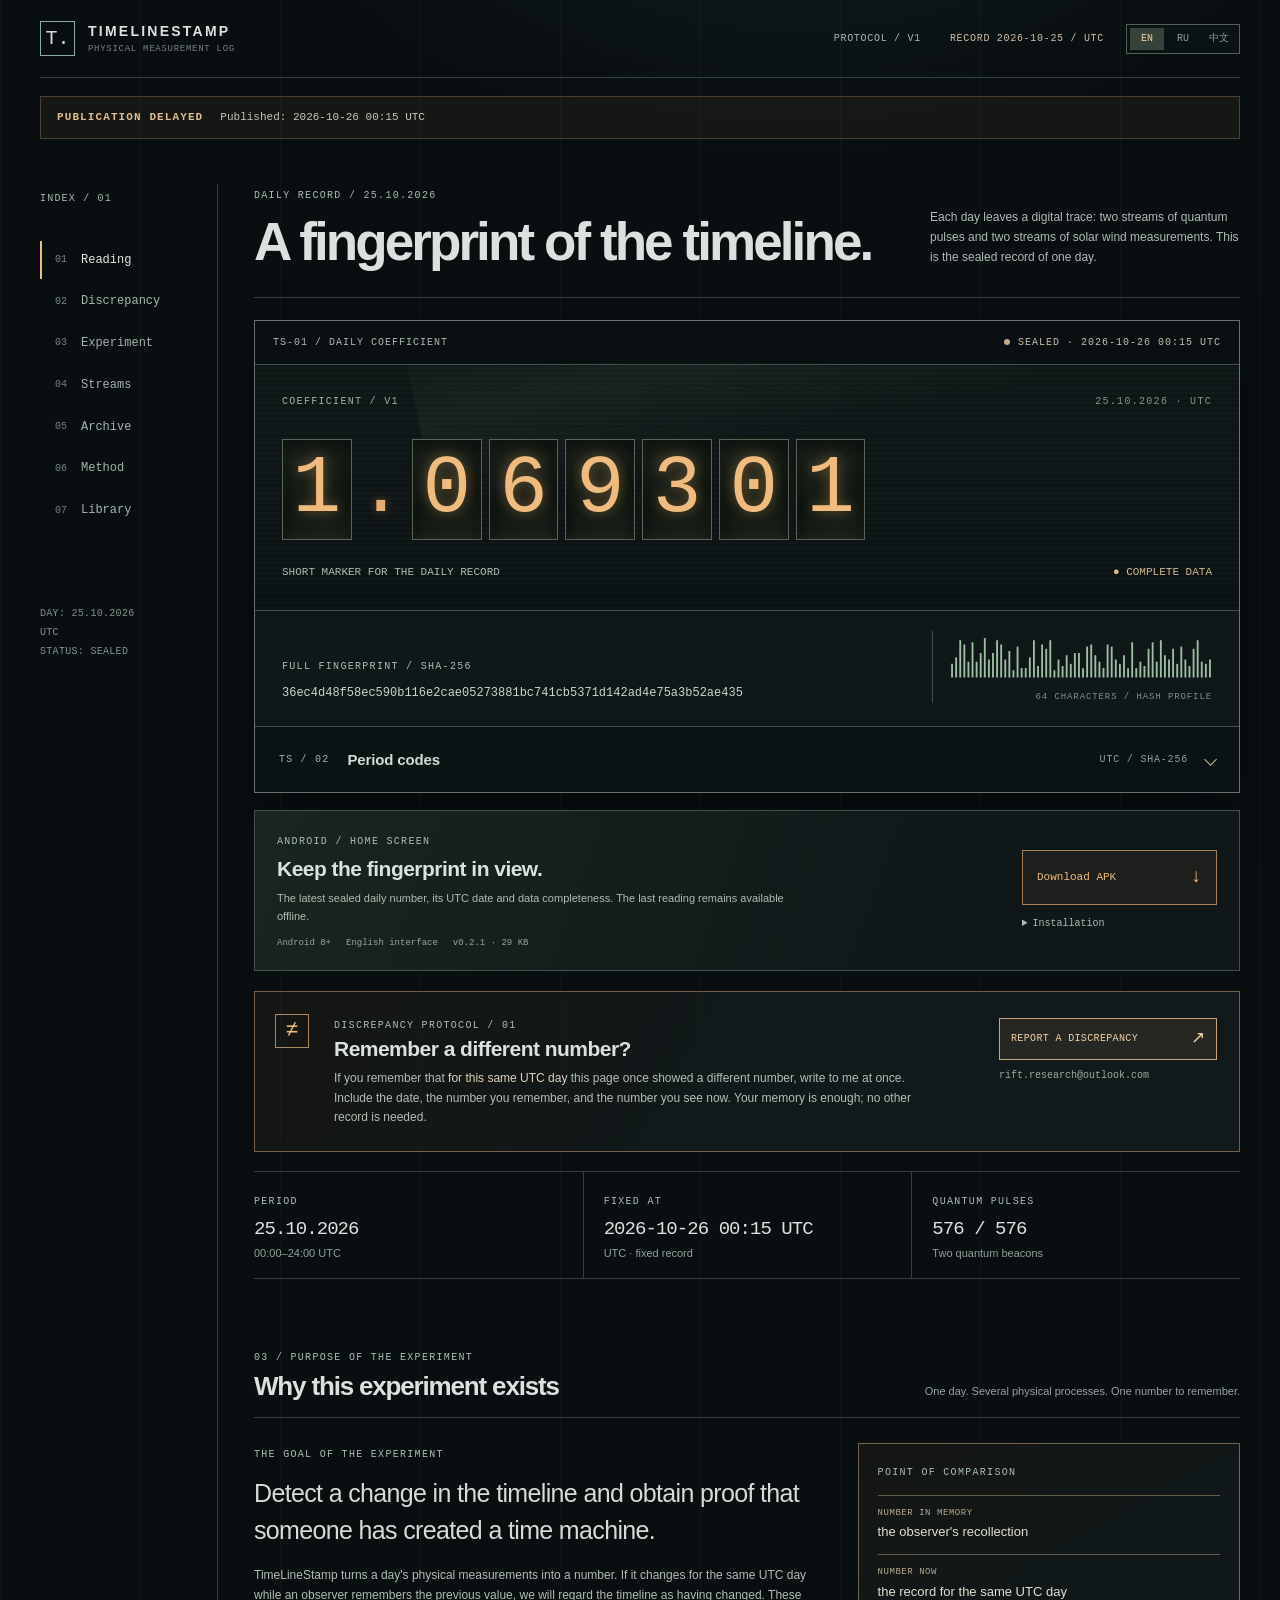
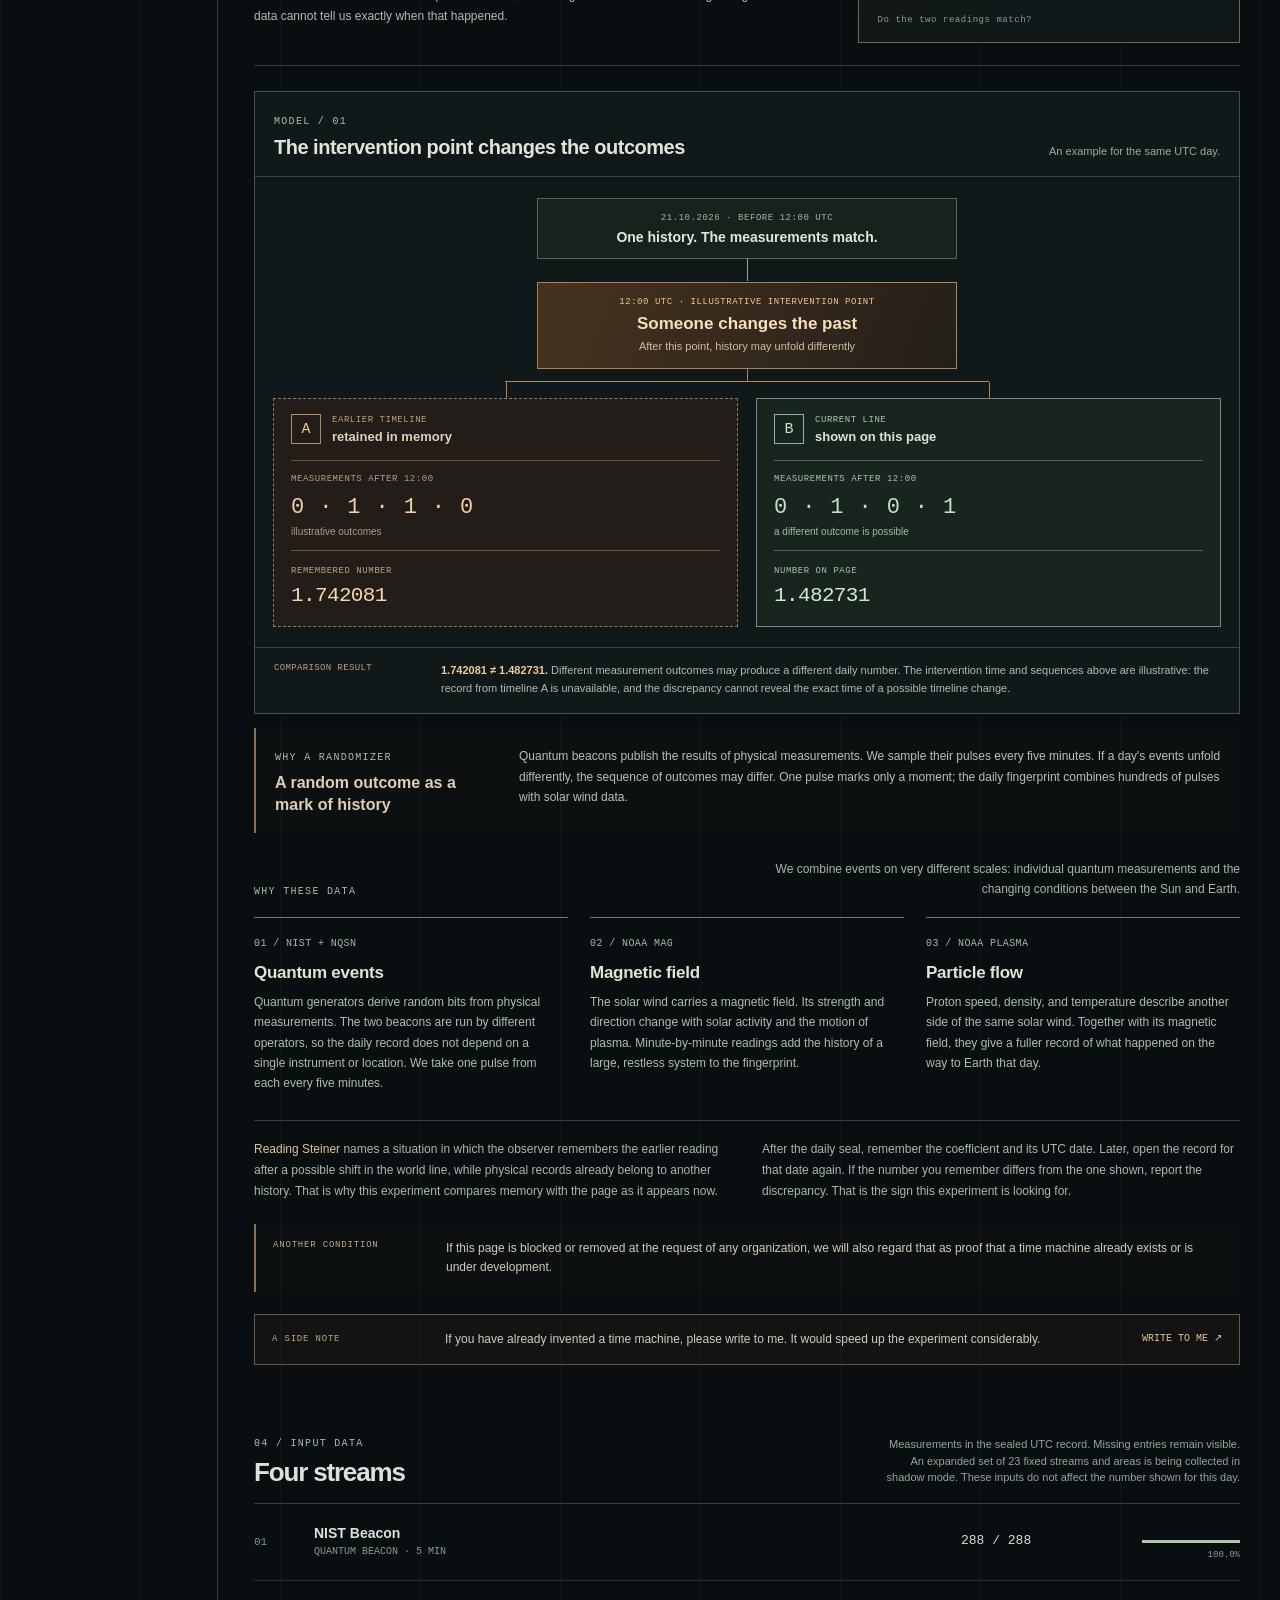
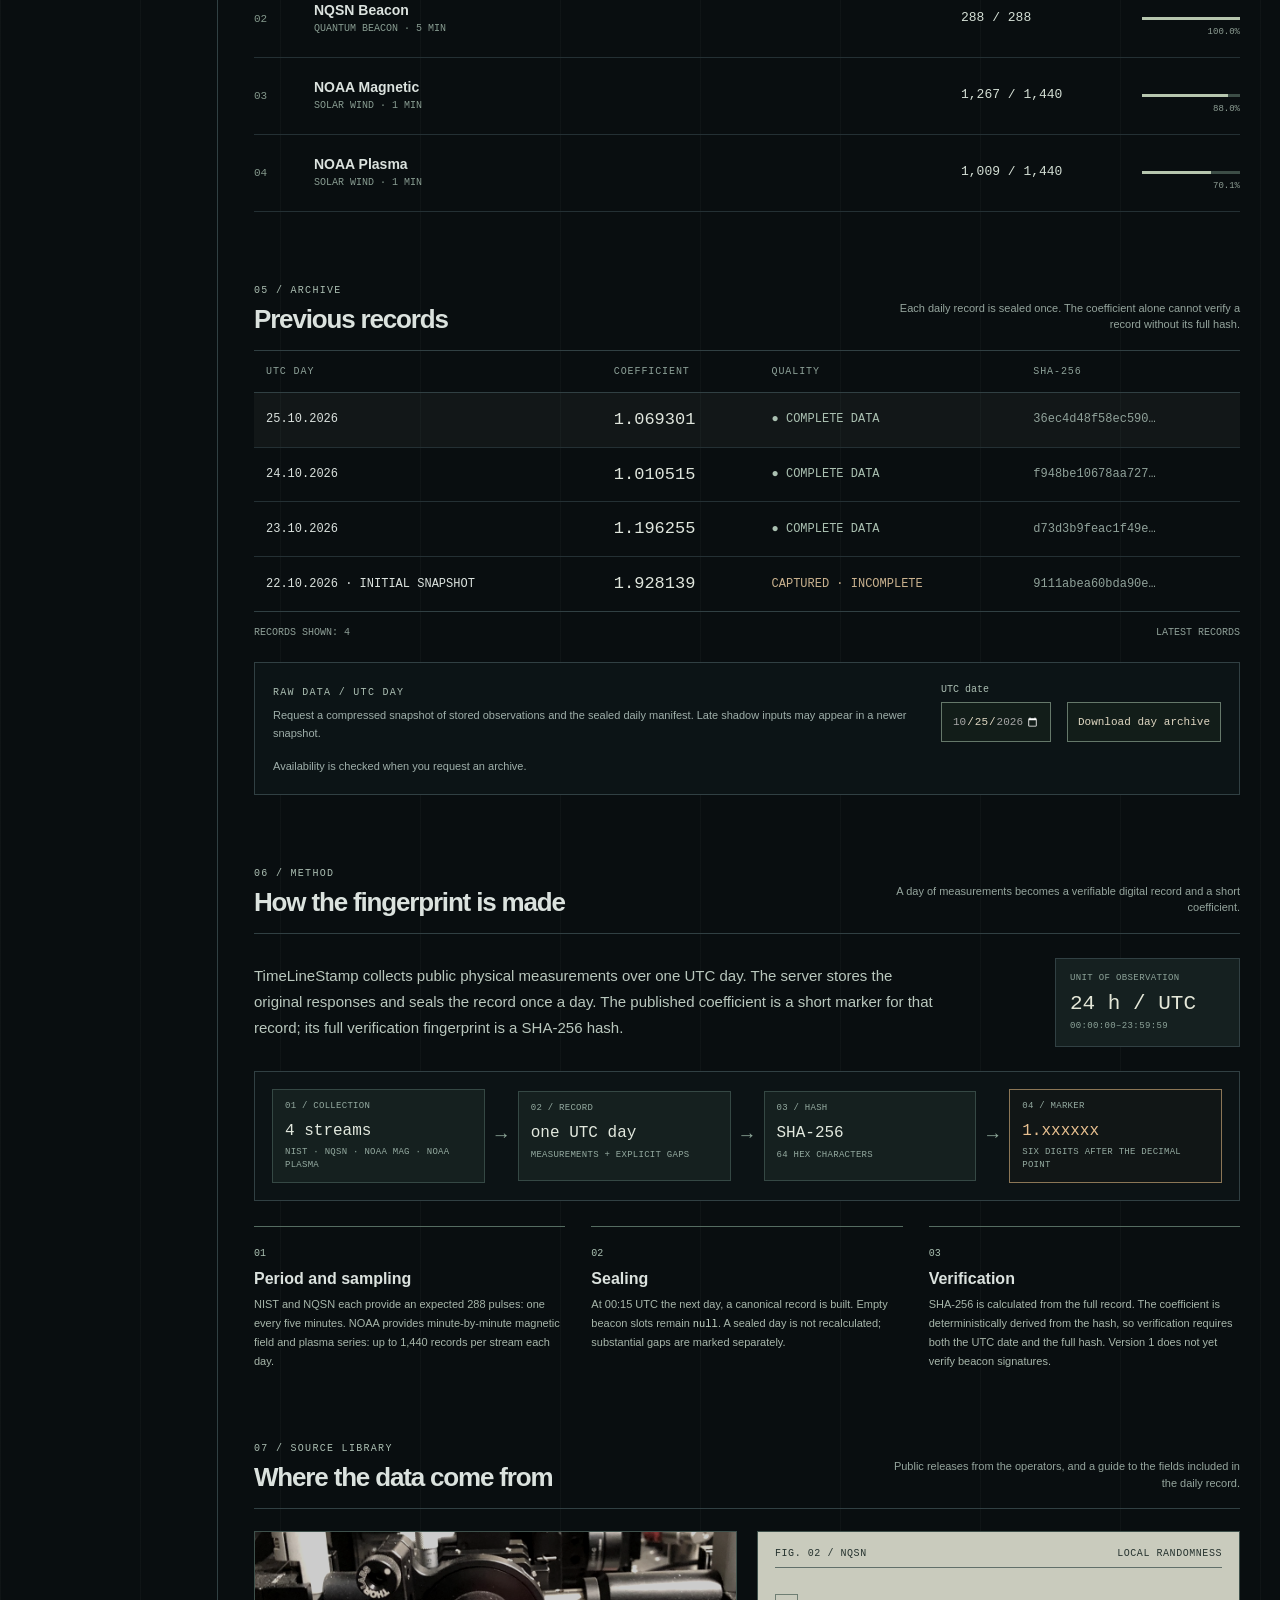
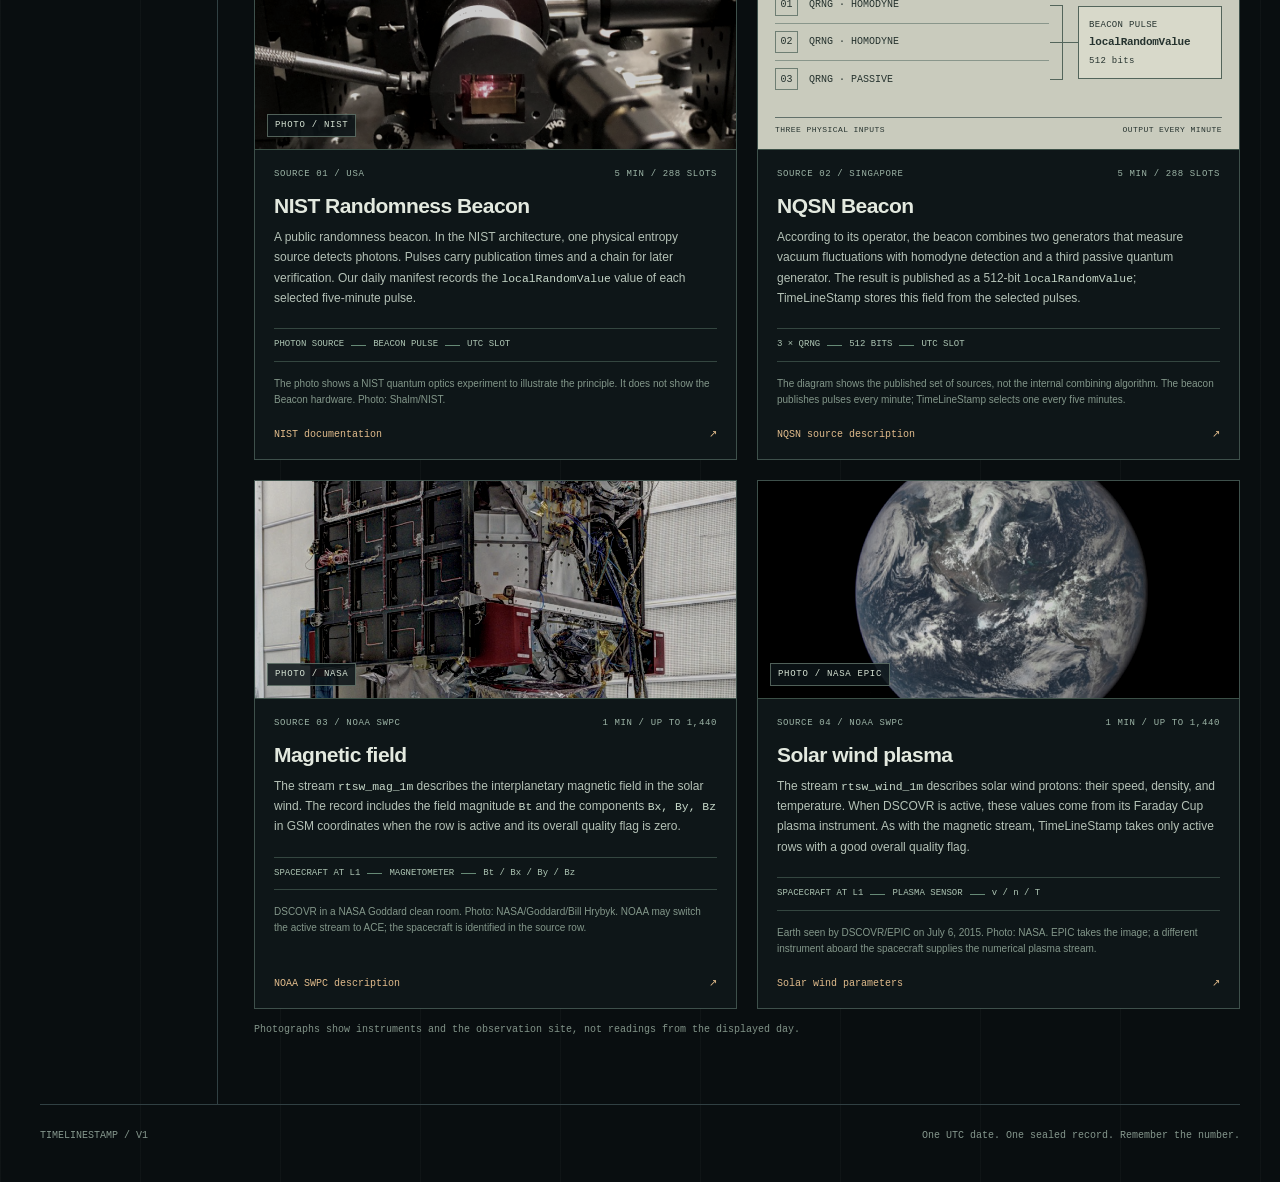
==== commit 52e15118: "Release Android widget with website download" ====
--- a/docs/index.html
+++ b/docs/index.html
@@ -473,6 +473,18 @@
 .raw-download #raw-status { grid-column:1/-1; margin:0; }
 @media(max-width:650px) { .raw-download { grid-template-columns:1fr 1fr; } .raw-download>div { grid-column:1/-1; } .raw-download input { width:100%; } }
 
+.widget-download { display:grid; grid-template-columns:minmax(0,1fr) 195px; gap:24px; align-items:center; padding:19px 22px; margin:17px 0 20px; border:1px solid #43534b; background:linear-gradient(110deg,#19251f,#101719 70%); }
+.widget-download h2 { margin:8px 0; color:var(--text); font-size:21px; font-weight:550; letter-spacing:-.025em; }
+.widget-download p { margin:0; max-width:520px; color:#aebdb1; font-size:11px; line-height:1.65; }
+.widget-download-meta { display:flex; flex-wrap:wrap; gap:7px 15px; margin-top:12px; color:#96a6a3; font:9px/1.5 var(--mono); }
+.widget-apk-link { display:flex; justify-content:space-between; align-items:center; gap:16px; padding:13px 14px; border:1px solid #a6845b; background:#ae815314; color:#efbb7e; text-decoration:none; font:11px/1.4 var(--mono); }
+.widget-apk-link:hover { background:#ae815329; }
+.widget-apk-link span:last-child { font-size:19px; }
+.widget-download details { margin-top:11px; color:#aabbb0; font:10px/1.5 var(--mono); }
+.widget-download summary { cursor:pointer; }
+.widget-download details p { padding-top:9px; font-size:10px; }
+@media(max-width:650px) { .widget-download { grid-template-columns:1fr; gap:17px; padding:17px; } .widget-download-action { max-width:100%; } }
+
 </style>
 </head>
 <body>
@@ -516,7 +528,19 @@
     <p class="pc-legend" id="pc-legend"></p>
   </div>
 </details>
-</section><section class="comparison" id="comparison" aria-labelledby="comparison-title">
+</section><aside class="widget-download" id="android-widget" aria-labelledby="widget-download-title">
+  <div class="widget-download-copy">
+    <span class="micro">ANDROID / HOME SCREEN</span>
+    <h2 id="widget-download-title">Keep the fingerprint in view.</h2>
+    <p>The latest sealed daily number, its UTC date and data completeness. The last reading remains available offline.</p>
+    <div class="widget-download-meta"><span>Android 8+</span><span>English interface</span><span>v0.2.1 · 29 KB</span></div>
+  </div>
+  <div class="widget-download-action">
+    <a class="widget-apk-link" href="./downloads/TimeLineStamp-widget-android-0.2.1.apk" download="TimeLineStamp-widget-android-0.2.1.apk"><span>Download APK</span><span aria-hidden="true">↓</span></a>
+    <details><summary>Installation</summary><p>Open the APK, allow installation, then open TimeLineStamp and tap ADD TO HOME SCREEN.</p></details>
+  </div>
+</aside>
+<section class="comparison" id="comparison" aria-labelledby="comparison-title">
           <div class="comparison-symbol" aria-hidden="true">≠</div>
           <div class="comparison-copy"><span class="micro">DISCREPANCY PROTOCOL / 01</span><h2 id="comparison-title">Remember a different number?</h2><p>If you remember that <em>for this same UTC day</em> this page once showed a different number, write to me at once. Include the date, the number you remember, and the number you see now. Your memory is enough; no other record is needed.</p></div>
           <div class="comparison-action"><a class="contact-button" data-mailto="discrepancy" href="mailto:rift.research@outlook.com?subject=TimeLineStamp+%E2%80%94+discrepancy">REPORT A DISCREPANCY <span aria-hidden="true">↗</span></a><span class="contact-email">rift.research@outlook.com</span></div>
@@ -594,7 +618,7 @@
   <script>(() => {
   "use strict";
 
-  const catalog = {"PHYSICAL MEASUREMENT LOG": {"ru": "ЖУРНАЛ ФИЗИЧЕСКИХ ИЗМЕРЕНИЙ", "zh": "物理测量日志"}, "PROTOCOL / V1": {"ru": "ПРОТОКОЛ / V1", "zh": "协议 / V1"}, "INDEX / 01": {"ru": "УКАЗАТЕЛЬ / 01", "zh": "索引 / 01"}, "Reading": {"ru": "Показание", "zh": "读数"}, "Discrepancy": {"ru": "Расхождение", "zh": "差异"}, "Experiment": {"ru": "Эксперимент", "zh": "实验"}, "Streams": {"ru": "Потоки", "zh": "数据流"}, "Archive": {"ru": "Архив", "zh": "档案"}, "Method": {"ru": "Метод", "zh": "方法"}, "Library": {"ru": "Библиотека", "zh": "资料库"}, "A fingerprint of the timeline.": {"ru": "Отпечаток временной линии.", "zh": "时间线的指纹。"}, "COEFFICIENT / V1": {"ru": "КОЭФФИЦИЕНТ / V1", "zh": "系数 / V1"}, "FULL FINGERPRINT / SHA-256": {"ru": "ПОЛНЫЙ ОТПЕЧАТОК / SHA-256", "zh": "完整指纹 / SHA-256"}, "64 CHARACTERS / HASH PROFILE": {"ru": "64 ЗНАКА / ПРОФИЛЬ ХЕША", "zh": "64 位字符 / 哈希轮廓"}, "DISCREPANCY PROTOCOL / 01": {"ru": "ПРОТОКОЛ РАСХОЖДЕНИЯ / 01", "zh": "差异记录流程 / 01"}, "Remember a different number?": {"ru": "Помните другое число?", "zh": "记得另一个数字？"}, "If you remember that": {"ru": "Если вы помните, что", "zh": "如果你记得"}, "for this same UTC day": {"ru": "за эти же сутки UTC", "zh": "同一个 UTC 日期"}, "this page once showed a different number, write to me at once. Include the date, the number you remember, and the number you see now. Your memory is enough; no other record is needed.": {"ru": "здесь было другое число, напишите сразу. Сообщите дату, число, которое осталось в памяти, и число, которое видите сейчас. Это сообщение основано на памяти наблюдателя; других подтверждений не требуется.", "zh": "这页曾显示另一个数字，请立即写信告诉我。请注明日期、你记得的数字以及现在看到的数字。只需你的记忆，无须其他记录。"}, "REPORT A DISCREPANCY": {"ru": "СООБЩИТЬ О РАСХОЖДЕНИИ", "zh": "报告差异"}, "03 / PURPOSE OF THE EXPERIMENT": {"ru": "03 / ЗАМЫСЕЛ ЭКСПЕРИМЕНТА", "zh": "03 / 实验构想"}, "Why this experiment exists": {"ru": "Зачем нужен этот эксперимент", "zh": "为什么进行这项实验"}, "One day. Several physical processes. One number to remember.": {"ru": "Одни сутки. Несколько физических процессов. Одно число, которое можно запомнить.", "zh": "一天。几种物理过程。一个可以记住的数字。"}, "THE GOAL OF THE EXPERIMENT": {"ru": "ЦЕЛЬ ЭКСПЕРИМЕНТА", "zh": "实验目标"}, "Detect a change in the timeline and obtain proof that someone has created a time machine.": {"ru": "Обнаружить смену временной линии и получить доказательство того, что кто-то создал машину времени.", "zh": "发现时间线发生变化，并获得有人制造出时间机器的证据。"}, "TimeLineStamp turns a day's physical measurements into a number. If it changes for the same UTC day while an observer remembers the previous value, we will regard the timeline as having changed. These data cannot tell us exactly when that happened.": {"ru": "TimeLineStamp превращает физические измерения за сутки в число. Если для одних и тех же суток оно изменится, а наблюдатель запомнит прежнее значение, мы будем считать, что временная линия сменилась. Когда именно это произошло, по таким данным определить нельзя.", "zh": "TimeLineStamp 将一天的物理测量结果转化为一个数字。如果同一个 UTC 日期对应的数字发生变化，而观察者仍记得之前的数值，我们就会认为时间线发生了变化。但仅凭这些数据无法确定变化的确切时间。"}, "POINT OF COMPARISON": {"ru": "ТОЧКА СРАВНЕНИЯ", "zh": "比较基准"}, "NUMBER IN MEMORY": {"ru": "ЧИСЛО В ПАМЯТИ", "zh": "记忆中的数字"}, "the observer's recollection": {"ru": "воспоминание наблюдателя", "zh": "观察者的记忆"}, "NUMBER NOW": {"ru": "ЧИСЛО СЕЙЧАС", "zh": "当前数字"}, "the record for the same UTC day": {"ru": "запись за те же сутки UTC", "zh": "同一 UTC 日期的记录"}, "Do the two readings match?": {"ru": "Совпадают ли два показания?", "zh": "两个读数相同吗？"}, "WHY THESE DATA": {"ru": "ПОЧЕМУ ИМЕННО ЭТИ ДАННЫЕ", "zh": "为什么选择这些数据"}, "We combine events on very different scales: individual quantum measurements and the changing conditions between the Sun and Earth.": {"ru": "Мы соединяем события на очень разных масштабах: отдельные квантовые измерения и меняющееся состояние пространства между Солнцем и Землёй.", "zh": "我们将不同尺度的事件放在一起：单次量子测量，以及太阳与地球之间不断变化的环境。"}, "Quantum events": {"ru": "Квантовые события", "zh": "量子事件"}, "Quantum generators derive random bits from physical measurements. The two beacons are run by different operators, so the daily record does not depend on a single instrument or location. We take one pulse from each every five minutes.": {"ru": "Квантовые генераторы получают случайные биты из физических измерений. Два маяка работают у разных операторов: запись суток не зависит от одного прибора и одного места. Мы берём их пульсы каждые пять минут.", "zh": "量子随机数发生器从物理测量中提取随机比特。两个信标由不同机构运行，因此每日记录不依赖单一设备或地点。我们每五分钟从各信标取一个脉冲。"}, "Magnetic field": {"ru": "Магнитное поле", "zh": "磁场"}, "The solar wind carries a magnetic field. Its strength and direction change with solar activity and the motion of plasma. Minute-by-minute readings add the history of a large, restless system to the fingerprint.": {"ru": "Солнечный ветер несёт магнитное поле. Его сила и направление меняются вместе с активностью Солнца и движением плазмы. Минутные измерения добавляют к отпечатку историю большой, постоянно изменяющейся системы.", "zh": "太阳风携带磁场。磁场的强度和方向会随着太阳活动及等离子体运动而变化。每分钟的读数让这片庞大而持续变化的系统也成为指纹的一部分。"}, "Particle flow": {"ru": "Поток частиц", "zh": "粒子流"}, "Proton speed, density, and temperature describe another side of the same solar wind. Together with its magnetic field, they give a fuller record of what happened on the way to Earth that day.": {"ru": "Скорость, плотность и температура протонов описывают другую сторону того же солнечного ветра. Вместе с магнитным полем они дают более подробную запись того, что происходило по пути к Земле в эти сутки.", "zh": "质子的速度、密度和温度描述了同一股太阳风的另一面。与磁场数据一起，它们更完整地记录了那一天太阳风向地球传播途中的状态。"}, "names a situation in which the observer remembers the earlier reading after a possible shift in the world line, while physical records already belong to another history. That is why this experiment compares memory with the page as it appears now.": {"ru": "— название для ситуации, в которой память наблюдателя сохраняет прежнее показание после возможной смены мировой линии, а материальные записи уже соответствуют другой истории. Поэтому здесь сравнивают память с текущей страницей.", "zh": "指这样一种情形：世界线可能变化后，观察者仍记得先前的读数，而物质记录已属于另一段历史。因此，这项实验比较的是记忆与当前页面。"}, "After the daily seal, remember the coefficient and its UTC date. Later, open the record for that date again. If the number you remember differs from the one shown, report the discrepancy. That is the sign this experiment is looking for.": {"ru": "После суточной фиксации запомните коэффициент и его дату UTC. Позже откройте запись за ту же дату. Если число в памяти отличается от показанного, сообщите о расхождении — именно такой признак и ищет эксперимент.", "zh": "每日数据封存后，请记住系数及其 UTC 日期。过一段时间，再打开同一日期的记录。如果记忆中的数字与页面显示的不同，请报告这一差异。这正是实验寻找的迹象。"}, "ANOTHER CONDITION": {"ru": "ЕЩЁ ОДНО УСЛОВИЕ", "zh": "另一项条件"}, "If this page is blocked or removed at the request of any organization, we will also regard that as proof that a time machine already exists or is under development.": {"ru": "Если эту страницу заблокируют или удалят по запросу какой-либо организации, мы тоже будем считать это доказательством того, что машина времени уже существует или находится в разработке.", "zh": "如果此页面应任何组织的要求被封锁或删除，我们也会将其视为时间机器已经存在或正在研发的证据。"}, "A SIDE NOTE": {"ru": "ПОПУТНОЕ ЗАМЕЧАНИЕ", "zh": "顺带一提"}, "If you have already invented a time machine, please write to me. It would speed up the experiment considerably.": {"ru": "Если вы уже изобрели машину времени, пожалуйста, напишите. Это заметно ускорит эксперимент.", "zh": "如果你已经发明了时间机器，请写信告诉我。这会大大加快实验进度。"}, "WRITE TO ME": {"ru": "НАПИСАТЬ", "zh": "写信"}, "04 / INPUT DATA": {"ru": "04 / ВХОДНЫЕ ДАННЫЕ", "zh": "04 / 输入数据"}, "Four streams": {"ru": "Четыре потока", "zh": "四路数据流"}, "05 / ARCHIVE": {"ru": "05 / АРХИВ", "zh": "05 / 档案"}, "Previous records": {"ru": "Предыдущие записи", "zh": "历史记录"}, "Each daily record is sealed once. The coefficient alone cannot verify a record without its full hash.": {"ru": "Каждая строка закрывается один раз. Коэффициент без полного хеша не служит проверкой записи.", "zh": "每天的记录只封存一次。只有系数而没有完整哈希，无法核对记录。"}, "UTC day": {"ru": "Сутки UTC", "zh": "UTC 日期"}, "Coefficient": {"ru": "Коэффициент", "zh": "系数"}, "Quality": {"ru": "Качество", "zh": "质量"}, "06 / METHOD": {"ru": "06 / МЕТОД", "zh": "06 / 方法"}, "How the fingerprint is made": {"ru": "Как рождается отпечаток", "zh": "指纹如何生成"}, "A day of measurements becomes a verifiable digital record and a short coefficient.": {"ru": "Одни сутки измерений превращаются в проверяемую цифровую запись и короткий коэффициент.", "zh": "一天的测量结果会成为可核验的数字记录和一个简短系数。"}, "TimeLineStamp collects public physical measurements over one UTC day. The server stores the original responses and seals the record once a day. The published coefficient is a short marker for that record; its full verification fingerprint is a SHA-256 hash.": {"ru": "TimeLineStamp собирает открытые физические измерения, сделанные в течение одних суток по UTC. Сервер хранит исходные ответы и раз в день закрывает запись. Опубликованный коэффициент — короткая метка этой записи; полный контрольный отпечаток — SHA-256.", "zh": "TimeLineStamp 收集一个 UTC 日期内公开发布的物理测量数据。服务器保存原始响应，每天封存一次记录。公布的系数是这份记录的简短标记；完整的校验指纹是 SHA-256 哈希。"}, "UNIT OF OBSERVATION": {"ru": "ЕДИНИЦА НАБЛЮДЕНИЯ", "zh": "观测单位"}, "01 / COLLECTION": {"ru": "01 / СБОР", "zh": "01 / 收集"}, "4 streams": {"ru": "4 потока", "zh": "4 路数据流"}, "02 / RECORD": {"ru": "02 / ЗАПИСЬ", "zh": "02 / 记录"}, "one UTC day": {"ru": "сутки UTC", "zh": "一个 UTC 日期"}, "MEASUREMENTS + EXPLICIT GAPS": {"ru": "ИЗМЕРЕНИЯ + ЯВНЫЕ ПРОПУСКИ", "zh": "测量值 + 明确标记的缺失项"}, "03 / HASH": {"ru": "03 / ХЕШ", "zh": "03 / 哈希"}, "64 HEX CHARACTERS": {"ru": "64 ШЕСТНАДЦАТЕРИЧНЫХ ЗНАКА", "zh": "64 个十六进制字符"}, "04 / MARKER": {"ru": "04 / МЕТКА", "zh": "04 / 标记"}, "SIX DIGITS AFTER THE DECIMAL POINT": {"ru": "ШЕСТЬ ЦИФР ПОСЛЕ ТОЧКИ", "zh": "小数点后六位"}, "Period and sampling": {"ru": "Период и выборка", "zh": "时段与采样"}, "NIST and NQSN each provide an expected 288 pulses: one every five minutes. NOAA provides minute-by-minute magnetic field and plasma series: up to 1,440 records per stream each day.": {"ru": "Для NIST и NQSN ожидается по 288 пульсов: один на каждые пять минут. NOAA даёт минутные ряды магнитного поля и плазмы — до 1 440 записей на поток за сутки.", "zh": "NIST 和 NQSN 预计各有 288 个脉冲：每五分钟一个。NOAA 提供按分钟记录的磁场和等离子体序列：每路每天最多 1,440 条。"}, "Sealing": {"ru": "Фиксация", "zh": "封存"}, "At 00:15 UTC the next day, a canonical record is built. Empty beacon slots remain": {"ru": "В 00:15 UTC следующего дня строится каноническая запись. Пустые слоты маяков остаются", "zh": "次日 00:15 UTC 生成规范记录。信标的空缺时段保留为"}, ". A sealed day is not recalculated; substantial gaps are marked separately.": {"ru": ". Принятый день не пересчитывается; значительные пропуски помечаются отдельно.", "zh": "。已封存的日期不再重算；较大的缺失会单独标记。"}, "Verification": {"ru": "Проверка", "zh": "核验"}, "SHA-256 is calculated from the full record. The coefficient is deterministically derived from the hash, so verification requires both the UTC date and the full hash. Version 1 does not yet verify beacon signatures.": {"ru": "SHA-256 вычисляется из полной записи. Коэффициент детерминированно выводится из хеша, поэтому для сверки важны и дата UTC, и полный хеш. Подписи маяков версия v1 пока не проверяет.", "zh": "SHA-256 根据完整记录计算。系数由哈希确定性地导出，因此核验时需要 UTC 日期和完整哈希。版本 v1 尚未验证信标签名。"}, "07 / SOURCE LIBRARY": {"ru": "07 / БИБЛИОТЕКА ИСТОЧНИКОВ", "zh": "07 / 数据源资料库"}, "Where the data come from": {"ru": "Откуда приходят данные", "zh": "数据从何而来"}, "Public releases from the operators, and a guide to the fields included in the daily record.": {"ru": "Открытые публикации операторов и схема того, какие поля попадают в суточную запись.", "zh": "数据运营方的公开发布，以及每日记录所用字段的说明。"}, "PHOTO / NIST": {"ru": "ФОТО / NIST", "zh": "照片 / NIST"}, "SOURCE 01 / USA": {"ru": "ИСТОЧНИК 01 / США", "zh": "数据源 01 / 美国"}, "5 MIN / 288 SLOTS": {"ru": "5 МИН / 288 СЛОТОВ", "zh": "5 分钟 / 288 时段"}, "A public randomness beacon. In the NIST architecture, one physical entropy source detects photons. Pulses carry publication times and a chain for later verification. Our daily manifest records the": {"ru": "Публичный маяк случайности. В архитектуре NIST один из физических источников энтропии основан на регистрации фотонов; пульсы имеют время публикации и цепочку для последующей проверки. В наш суточный манифест попадает значение", "zh": "公开的随机性信标。在 NIST 的架构中，一个物理熵源基于光子探测。脉冲带有发布时间和用于日后核验的链。我们的每日清单记录每个选定的五分钟脉冲中的"}, "value of each selected five-minute pulse.": {"ru": "каждого выбранного пятиминутного пульса.", "zh": "值。"}, "PHOTON SOURCE": {"ru": "ФОТОННЫЙ ИСТОЧНИК", "zh": "光子源"}, "BEACON PULSE": {"ru": "ПУЛЬС МАЯКА", "zh": "信标脉冲"}, "UTC SLOT": {"ru": "СЛОТ UTC", "zh": "UTC 时段"}, "The photo shows a NIST quantum optics experiment to illustrate the principle. It does not show the Beacon hardware. Photo: Shalm/NIST.": {"ru": "На фото — квантово-оптический эксперимент NIST, иллюстрация принципа. Это не фотография оборудования самого Beacon. Фото: Shalm/NIST.", "zh": "照片展示的是 NIST 的量子光学实验，用于说明原理，并非该信标的实际设备。照片：Shalm/NIST。"}, "NIST documentation": {"ru": "Документация NIST", "zh": "NIST 文档"}, "QRNG · HOMODYNE": {"ru": "QRNG · ГОМОДИННЫЙ", "zh": "QRNG · 零差探测"}, "QRNG · PASSIVE": {"ru": "QRNG · ПАССИВНЫЙ", "zh": "QRNG · 被动式"}, "512 bits": {"ru": "512 бит", "zh": "512 比特"}, "THREE PHYSICAL INPUTS": {"ru": "ТРИ ФИЗИЧЕСКИХ ВХОДА", "zh": "三个物理输入"}, "OUTPUT EVERY MINUTE": {"ru": "ВЫХОД КАЖДУЮ МИНУТУ", "zh": "每分钟输出一次"}, "SOURCE 02 / SINGAPORE": {"ru": "ИСТОЧНИК 02 / СИНГАПУР", "zh": "数据源 02 / 新加坡"}, "According to its operator, the beacon combines two generators that measure vacuum fluctuations with homodyne detection and a third passive quantum generator. The result is published as a 512-bit": {"ru": "По описанию оператора маяк объединяет выходы двух генераторов, измеряющих вакуумные флуктуации гомодинным методом, и третьего пассивного квантового генератора. Результат публикуется как 512-битное", "zh": "据运营方介绍，该信标组合了两个通过零差探测测量真空涨落的发生器，以及第三个被动式量子发生器。结果以 512 比特的"}, "; TimeLineStamp stores this field from the selected pulses.": {"ru": "; TimeLineStamp сохраняет это поле выбранных пульсов.", "zh": "发布；TimeLineStamp 保存所选脉冲中的这一字段。"}, "512 BITS": {"ru": "512 БИТ", "zh": "512 比特"}, "The diagram shows the published set of sources, not the internal combining algorithm. The beacon publishes pulses every minute; TimeLineStamp selects one every five minutes.": {"ru": "Схема показывает опубликованный набор источников, а не внутренний алгоритм объединения. Маяк публикует пульсы каждую минуту; TimeLineStamp выбирает один раз в пять минут.", "zh": "图中展示的是公开说明的来源组合，而非内部的合并算法。信标每分钟发布一个脉冲；TimeLineStamp 每五分钟选择一个。"}, "NQSN source description": {"ru": "Описание источников NQSN", "zh": "NQSN 数据源说明"}, "PHOTO / NASA": {"ru": "ФОТО / NASA", "zh": "照片 / NASA"}, "SOURCE 03 / NOAA SWPC": {"ru": "ИСТОЧНИК 03 / NOAA SWPC", "zh": "数据源 03 / NOAA SWPC"}, "1 MIN / UP TO 1,440": {"ru": "1 МИН / ДО 1 440", "zh": "1 分钟 / 最多 1,440 条"}, "The stream": {"ru": "Поток", "zh": "数据流"}, "describes the interplanetary magnetic field in the solar wind. The record includes the field magnitude": {"ru": "описывает межпланетное магнитное поле в солнечном ветре. В запись идут модуль поля", "zh": "描述太阳风中的行星际磁场。记录包括磁场强度"}, "and the components": {"ru": "и компоненты", "zh": "以及分量"}, "in GSM coordinates when the row is active and its overall quality flag is zero.": {"ru": "в координатах GSM, если строка активна и её общий флаг качества равен нулю.", "zh": "（GSM 坐标系），前提是该行处于活动状态且总体质量标记为零。"}, "SPACECRAFT AT L1": {"ru": "АППАРАТ У L1", "zh": "L1 附近的航天器"}, "MAGNETOMETER": {"ru": "МАГНИТОМЕТР", "zh": "磁力计"}, "DSCOVR in a NASA Goddard clean room. Photo: NASA/Goddard/Bill Hrybyk. NOAA may switch the active stream to ACE; the spacecraft is identified in the source row.": {"ru": "На фото — DSCOVR в чистой комнате NASA Goddard. Фото: NASA/Goddard/Bill Hrybyk. NOAA может переключить активный поток на ACE; аппарат указан в исходной строке.", "zh": "照片为 NASA 戈达德洁净室中的 DSCOVR。照片：NASA/Goddard/Bill Hrybyk。NOAA 可能将活动数据流切换到 ACE；原始数据行会注明航天器。"}, "NOAA SWPC description": {"ru": "Описание NOAA SWPC", "zh": "NOAA SWPC 说明"}, "PHOTO / NASA EPIC": {"ru": "ФОТО / NASA EPIC", "zh": "照片 / NASA EPIC"}, "SOURCE 04 / NOAA SWPC": {"ru": "ИСТОЧНИК 04 / NOAA SWPC", "zh": "数据源 04 / NOAA SWPC"}, "Solar wind plasma": {"ru": "Плазма солнечного ветра", "zh": "太阳风等离子体"}, "describes solar wind protons: their speed, density, and temperature. When DSCOVR is active, these values come from its Faraday Cup plasma instrument. As with the magnetic stream, TimeLineStamp takes only active rows with a good overall quality flag.": {"ru": "описывает протоны солнечного ветра: скорость, плотность и температуру. При работе DSCOVR эти величины получает плазменный прибор Faraday Cup. Как и у магнитного потока, TimeLineStamp берёт только активные строки с хорошим общим флагом качества.", "zh": "描述太阳风质子的速度、密度和温度。使用 DSCOVR 时，这些数值来自其 Faraday Cup 等离子体仪器。与磁场数据流一样，TimeLineStamp 只采用活动状态且总体质量良好的数据行。"}, "PLASMA SENSOR": {"ru": "ПЛАЗМЕННЫЙ ДАТЧИК", "zh": "等离子体传感器"}, "Earth seen by DSCOVR/EPIC on July 6, 2015. Photo: NASA. EPIC takes the image; a different instrument aboard the spacecraft supplies the numerical plasma stream.": {"ru": "Земля с DSCOVR/EPIC, 6 июля 2015 года. Фото: NASA. EPIC создаёт снимок; числовой поток плазмы поступает от другого прибора аппарата.", "zh": "2015 年 7 月 6 日，DSCOVR/EPIC 拍摄的地球。照片：NASA。EPIC 负责成像；数值化的等离子体数据来自航天器上的另一台仪器。"}, "Solar wind parameters": {"ru": "Параметры солнечного ветра", "zh": "太阳风参数"}, "One UTC date. One sealed record. Remember the number.": {"ru": "Одна дата UTC. Одна закрытая запись. Запомните число.", "zh": "一个 UTC 日期。一份封存记录。记住这个数字。"}, "TimeLineStamp — back to top": {"ru": "TimeLineStamp — наверх", "zh": "TimeLineStamp — 返回顶部"}, "Record navigation": {"ru": "Навигация по записи", "zh": "记录导航"}, "Sections": {"ru": "Разделы", "zh": "章节"}, "Final reading": {"ru": "Итоговое показание", "zh": "最终读数"}, "Period details": {"ru": "Сведения о периоде", "zh": "时段信息"}, "Diagram: four sources, daily record, SHA-256, coefficient": {"ru": "Схема: четыре источника, суточная запись, SHA-256, коэффициент", "zh": "示意图：四个数据源、每日记录、SHA-256、系数"}, "Quantum optics apparatus in a NIST laboratory": {"ru": "Квантово-оптическая установка в лаборатории NIST", "zh": "NIST 实验室中的量子光学装置"}, "NQSN diagram: two homodyne quantum generators and one passive generator combine into a 512-bit localRandomValue": {"ru": "Схема NQSN: два гомодинных квантовых генератора и один пассивный генератор объединяются в 512-битное localRandomValue", "zh": "NQSN 示意图：两个零差探测量子发生器和一个被动式发生器合成为 512 比特的 localRandomValue"}, "DSCOVR spacecraft being prepared in a NASA clean room": {"ru": "Космический аппарат DSCOVR во время подготовки в чистой комнате NASA", "zh": "NASA 洁净室中正在准备的 DSCOVR 航天器"}, "Earth photographed by the EPIC camera aboard DSCOVR": {"ru": "Земля, снятая камерой EPIC с аппарата DSCOVR", "zh": "DSCOVR 上的 EPIC 相机拍摄的地球"}, "Choose language": {"ru": "Выбор языка", "zh": "选择语言"}, "MODEL / 01": {"ru": "МОДЕЛЬ / 01", "zh": "模型 / 01"}, "The intervention point changes the outcomes": {"ru": "Точка вмешательства меняет исходы", "zh": "干预点改变测量结果"}, "An example for the same UTC day.": {"ru": "Пример для одних и тех же суток UTC.", "zh": "同一个 UTC 日期的示例。"}, "21.10.2026 · BEFORE 12:00 UTC": {"ru": "21.10.2026 · ДО 12:00 UTC", "zh": "21.10.2026 · UTC 12:00 之前"}, "One history. The measurements match.": {"ru": "Одна история. Измерения совпадают.", "zh": "同一段历史，测量结果相同。"}, "12:00 UTC · ILLUSTRATIVE INTERVENTION POINT": {"ru": "12:00 UTC · УСЛОВНАЯ ТОЧКА ВМЕШАТЕЛЬСТВА", "zh": "UTC 12:00 · 示意性干预点"}, "Someone changes the past": {"ru": "Кто-то меняет прошлое", "zh": "有人改变过去"}, "After this point, history may unfold differently": {"ru": "После этой точки история может пойти иначе", "zh": "从这一点开始，历史可能走向不同的方向"}, "EARLIER TIMELINE": {"ru": "ПРЕЖНЯЯ ЛИНИЯ", "zh": "原来的时间线"}, "retained in memory": {"ru": "осталась в памяти", "zh": "留在记忆中"}, "MEASUREMENTS AFTER 12:00": {"ru": "ИЗМЕРЕНИЯ ПОСЛЕ 12:00", "zh": "12:00 之后的测量"}, "illustrative outcomes": {"ru": "условный пример исходов", "zh": "示意性的结果"}, "REMEMBERED NUMBER": {"ru": "ЗАПОМНЕННОЕ ЧИСЛО", "zh": "记住的数字"}, "CURRENT LINE": {"ru": "ТЕКУЩАЯ ЛИНИЯ", "zh": "当前时间线"}, "shown on this page": {"ru": "показана на странице", "zh": "显示在此页面上"}, "a different outcome is possible": {"ru": "возможен другой исход", "zh": "可能出现不同的结果"}, "NUMBER ON PAGE": {"ru": "ЧИСЛО НА СТРАНИЦЕ", "zh": "页面上的数字"}, "COMPARISON RESULT": {"ru": "РЕЗУЛЬТАТ СВЕРКИ", "zh": "对照结果"}, "Different measurement outcomes may produce a different daily number. The intervention time and sequences above are illustrative: the record from timeline A is unavailable, and the discrepancy cannot reveal the exact time of a possible timeline change.": {"ru": "Иные исходы измерений могут дать иное суточное число. Время вмешательства и последовательности выше условны: запись линии A недоступна, а точное время возможной смены линии по расхождению не определить.", "zh": "不同的测量结果可能产生不同的每日数字。上方的干预时间和序列仅用于示意：时间线 A 的记录无法取得，而这一差异也无法揭示时间线可能发生变化的确切时刻。"}, "WHY A RANDOMIZER": {"ru": "ПОЧЕМУ РАНДОМАЙЗЕР", "zh": "为什么使用随机数发生器"}, "A random outcome as a mark of history": {"ru": "Случайный исход как метка истории", "zh": "以随机结果标记历史"}, "Quantum beacons publish the results of physical measurements. We sample their pulses every five minutes. If a day's events unfold differently, the sequence of outcomes may differ. One pulse marks only a moment; the daily fingerprint combines hundreds of pulses with solar wind data.": {"ru": "Квантовые маяки публикуют результаты физических измерений. Мы выбираем их пульсы каждые пять минут. Если события суток складываются иначе, последовательность исходов может стать другой. Один импульс отмечает лишь мгновение; суточный отпечаток складывается из сотен импульсов и данных солнечного ветра.", "zh": "量子信标公布物理测量的结果。我们每五分钟选取一次脉冲。如果一天中的事件以不同方式展开，结果序列也可能不同。单个脉冲只标记一个瞬间；每日指纹结合了数百个脉冲与太阳风数据。"}};
+  const catalog = {"PHYSICAL MEASUREMENT LOG": {"ru": "ЖУРНАЛ ФИЗИЧЕСКИХ ИЗМЕРЕНИЙ", "zh": "物理测量日志"}, "PROTOCOL / V1": {"ru": "ПРОТОКОЛ / V1", "zh": "协议 / V1"}, "INDEX / 01": {"ru": "УКАЗАТЕЛЬ / 01", "zh": "索引 / 01"}, "Reading": {"ru": "Показание", "zh": "读数"}, "Discrepancy": {"ru": "Расхождение", "zh": "差异"}, "Experiment": {"ru": "Эксперимент", "zh": "实验"}, "Streams": {"ru": "Потоки", "zh": "数据流"}, "Archive": {"ru": "Архив", "zh": "档案"}, "Method": {"ru": "Метод", "zh": "方法"}, "Library": {"ru": "Библиотека", "zh": "资料库"}, "A fingerprint of the timeline.": {"ru": "Отпечаток временной линии.", "zh": "时间线的指纹。"}, "COEFFICIENT / V1": {"ru": "КОЭФФИЦИЕНТ / V1", "zh": "系数 / V1"}, "FULL FINGERPRINT / SHA-256": {"ru": "ПОЛНЫЙ ОТПЕЧАТОК / SHA-256", "zh": "完整指纹 / SHA-256"}, "64 CHARACTERS / HASH PROFILE": {"ru": "64 ЗНАКА / ПРОФИЛЬ ХЕША", "zh": "64 位字符 / 哈希轮廓"}, "DISCREPANCY PROTOCOL / 01": {"ru": "ПРОТОКОЛ РАСХОЖДЕНИЯ / 01", "zh": "差异记录流程 / 01"}, "Remember a different number?": {"ru": "Помните другое число?", "zh": "记得另一个数字？"}, "If you remember that": {"ru": "Если вы помните, что", "zh": "如果你记得"}, "for this same UTC day": {"ru": "за эти же сутки UTC", "zh": "同一个 UTC 日期"}, "this page once showed a different number, write to me at once. Include the date, the number you remember, and the number you see now. Your memory is enough; no other record is needed.": {"ru": "здесь было другое число, напишите сразу. Сообщите дату, число, которое осталось в памяти, и число, которое видите сейчас. Это сообщение основано на памяти наблюдателя; других подтверждений не требуется.", "zh": "这页曾显示另一个数字，请立即写信告诉我。请注明日期、你记得的数字以及现在看到的数字。只需你的记忆，无须其他记录。"}, "REPORT A DISCREPANCY": {"ru": "СООБЩИТЬ О РАСХОЖДЕНИИ", "zh": "报告差异"}, "03 / PURPOSE OF THE EXPERIMENT": {"ru": "03 / ЗАМЫСЕЛ ЭКСПЕРИМЕНТА", "zh": "03 / 实验构想"}, "Why this experiment exists": {"ru": "Зачем нужен этот эксперимент", "zh": "为什么进行这项实验"}, "One day. Several physical processes. One number to remember.": {"ru": "Одни сутки. Несколько физических процессов. Одно число, которое можно запомнить.", "zh": "一天。几种物理过程。一个可以记住的数字。"}, "THE GOAL OF THE EXPERIMENT": {"ru": "ЦЕЛЬ ЭКСПЕРИМЕНТА", "zh": "实验目标"}, "Detect a change in the timeline and obtain proof that someone has created a time machine.": {"ru": "Обнаружить смену временной линии и получить доказательство того, что кто-то создал машину времени.", "zh": "发现时间线发生变化，并获得有人制造出时间机器的证据。"}, "TimeLineStamp turns a day's physical measurements into a number. If it changes for the same UTC day while an observer remembers the previous value, we will regard the timeline as having changed. These data cannot tell us exactly when that happened.": {"ru": "TimeLineStamp превращает физические измерения за сутки в число. Если для одних и тех же суток оно изменится, а наблюдатель запомнит прежнее значение, мы будем считать, что временная линия сменилась. Когда именно это произошло, по таким данным определить нельзя.", "zh": "TimeLineStamp 将一天的物理测量结果转化为一个数字。如果同一个 UTC 日期对应的数字发生变化，而观察者仍记得之前的数值，我们就会认为时间线发生了变化。但仅凭这些数据无法确定变化的确切时间。"}, "POINT OF COMPARISON": {"ru": "ТОЧКА СРАВНЕНИЯ", "zh": "比较基准"}, "NUMBER IN MEMORY": {"ru": "ЧИСЛО В ПАМЯТИ", "zh": "记忆中的数字"}, "the observer's recollection": {"ru": "воспоминание наблюдателя", "zh": "观察者的记忆"}, "NUMBER NOW": {"ru": "ЧИСЛО СЕЙЧАС", "zh": "当前数字"}, "the record for the same UTC day": {"ru": "запись за те же сутки UTC", "zh": "同一 UTC 日期的记录"}, "Do the two readings match?": {"ru": "Совпадают ли два показания?", "zh": "两个读数相同吗？"}, "WHY THESE DATA": {"ru": "ПОЧЕМУ ИМЕННО ЭТИ ДАННЫЕ", "zh": "为什么选择这些数据"}, "We combine events on very different scales: individual quantum measurements and the changing conditions between the Sun and Earth.": {"ru": "Мы соединяем события на очень разных масштабах: отдельные квантовые измерения и меняющееся состояние пространства между Солнцем и Землёй.", "zh": "我们将不同尺度的事件放在一起：单次量子测量，以及太阳与地球之间不断变化的环境。"}, "Quantum events": {"ru": "Квантовые события", "zh": "量子事件"}, "Quantum generators derive random bits from physical measurements. The two beacons are run by different operators, so the daily record does not depend on a single instrument or location. We take one pulse from each every five minutes.": {"ru": "Квантовые генераторы получают случайные биты из физических измерений. Два маяка работают у разных операторов: запись суток не зависит от одного прибора и одного места. Мы берём их пульсы каждые пять минут.", "zh": "量子随机数发生器从物理测量中提取随机比特。两个信标由不同机构运行，因此每日记录不依赖单一设备或地点。我们每五分钟从各信标取一个脉冲。"}, "Magnetic field": {"ru": "Магнитное поле", "zh": "磁场"}, "The solar wind carries a magnetic field. Its strength and direction change with solar activity and the motion of plasma. Minute-by-minute readings add the history of a large, restless system to the fingerprint.": {"ru": "Солнечный ветер несёт магнитное поле. Его сила и направление меняются вместе с активностью Солнца и движением плазмы. Минутные измерения добавляют к отпечатку историю большой, постоянно изменяющейся системы.", "zh": "太阳风携带磁场。磁场的强度和方向会随着太阳活动及等离子体运动而变化。每分钟的读数让这片庞大而持续变化的系统也成为指纹的一部分。"}, "Particle flow": {"ru": "Поток частиц", "zh": "粒子流"}, "Proton speed, density, and temperature describe another side of the same solar wind. Together with its magnetic field, they give a fuller record of what happened on the way to Earth that day.": {"ru": "Скорость, плотность и температура протонов описывают другую сторону того же солнечного ветра. Вместе с магнитным полем они дают более подробную запись того, что происходило по пути к Земле в эти сутки.", "zh": "质子的速度、密度和温度描述了同一股太阳风的另一面。与磁场数据一起，它们更完整地记录了那一天太阳风向地球传播途中的状态。"}, "names a situation in which the observer remembers the earlier reading after a possible shift in the world line, while physical records already belong to another history. That is why this experiment compares memory with the page as it appears now.": {"ru": "— название для ситуации, в которой память наблюдателя сохраняет прежнее показание после возможной смены мировой линии, а материальные записи уже соответствуют другой истории. Поэтому здесь сравнивают память с текущей страницей.", "zh": "指这样一种情形：世界线可能变化后，观察者仍记得先前的读数，而物质记录已属于另一段历史。因此，这项实验比较的是记忆与当前页面。"}, "After the daily seal, remember the coefficient and its UTC date. Later, open the record for that date again. If the number you remember differs from the one shown, report the discrepancy. That is the sign this experiment is looking for.": {"ru": "После суточной фиксации запомните коэффициент и его дату UTC. Позже откройте запись за ту же дату. Если число в памяти отличается от показанного, сообщите о расхождении — именно такой признак и ищет эксперимент.", "zh": "每日数据封存后，请记住系数及其 UTC 日期。过一段时间，再打开同一日期的记录。如果记忆中的数字与页面显示的不同，请报告这一差异。这正是实验寻找的迹象。"}, "ANOTHER CONDITION": {"ru": "ЕЩЁ ОДНО УСЛОВИЕ", "zh": "另一项条件"}, "If this page is blocked or removed at the request of any organization, we will also regard that as proof that a time machine already exists or is under development.": {"ru": "Если эту страницу заблокируют или удалят по запросу какой-либо организации, мы тоже будем считать это доказательством того, что машина времени уже существует или находится в разработке.", "zh": "如果此页面应任何组织的要求被封锁或删除，我们也会将其视为时间机器已经存在或正在研发的证据。"}, "A SIDE NOTE": {"ru": "ПОПУТНОЕ ЗАМЕЧАНИЕ", "zh": "顺带一提"}, "If you have already invented a time machine, please write to me. It would speed up the experiment considerably.": {"ru": "Если вы уже изобрели машину времени, пожалуйста, напишите. Это заметно ускорит эксперимент.", "zh": "如果你已经发明了时间机器，请写信告诉我。这会大大加快实验进度。"}, "WRITE TO ME": {"ru": "НАПИСАТЬ", "zh": "写信"}, "04 / INPUT DATA": {"ru": "04 / ВХОДНЫЕ ДАННЫЕ", "zh": "04 / 输入数据"}, "Four streams": {"ru": "Четыре потока", "zh": "四路数据流"}, "05 / ARCHIVE": {"ru": "05 / АРХИВ", "zh": "05 / 档案"}, "Previous records": {"ru": "Предыдущие записи", "zh": "历史记录"}, "Each daily record is sealed once. The coefficient alone cannot verify a record without its full hash.": {"ru": "Каждая строка закрывается один раз. Коэффициент без полного хеша не служит проверкой записи.", "zh": "每天的记录只封存一次。只有系数而没有完整哈希，无法核对记录。"}, "UTC day": {"ru": "Сутки UTC", "zh": "UTC 日期"}, "Coefficient": {"ru": "Коэффициент", "zh": "系数"}, "Quality": {"ru": "Качество", "zh": "质量"}, "06 / METHOD": {"ru": "06 / МЕТОД", "zh": "06 / 方法"}, "How the fingerprint is made": {"ru": "Как рождается отпечаток", "zh": "指纹如何生成"}, "A day of measurements becomes a verifiable digital record and a short coefficient.": {"ru": "Одни сутки измерений превращаются в проверяемую цифровую запись и короткий коэффициент.", "zh": "一天的测量结果会成为可核验的数字记录和一个简短系数。"}, "TimeLineStamp collects public physical measurements over one UTC day. The server stores the original responses and seals the record once a day. The published coefficient is a short marker for that record; its full verification fingerprint is a SHA-256 hash.": {"ru": "TimeLineStamp собирает открытые физические измерения, сделанные в течение одних суток по UTC. Сервер хранит исходные ответы и раз в день закрывает запись. Опубликованный коэффициент — короткая метка этой записи; полный контрольный отпечаток — SHA-256.", "zh": "TimeLineStamp 收集一个 UTC 日期内公开发布的物理测量数据。服务器保存原始响应，每天封存一次记录。公布的系数是这份记录的简短标记；完整的校验指纹是 SHA-256 哈希。"}, "UNIT OF OBSERVATION": {"ru": "ЕДИНИЦА НАБЛЮДЕНИЯ", "zh": "观测单位"}, "01 / COLLECTION": {"ru": "01 / СБОР", "zh": "01 / 收集"}, "4 streams": {"ru": "4 потока", "zh": "4 路数据流"}, "02 / RECORD": {"ru": "02 / ЗАПИСЬ", "zh": "02 / 记录"}, "one UTC day": {"ru": "сутки UTC", "zh": "一个 UTC 日期"}, "MEASUREMENTS + EXPLICIT GAPS": {"ru": "ИЗМЕРЕНИЯ + ЯВНЫЕ ПРОПУСКИ", "zh": "测量值 + 明确标记的缺失项"}, "03 / HASH": {"ru": "03 / ХЕШ", "zh": "03 / 哈希"}, "64 HEX CHARACTERS": {"ru": "64 ШЕСТНАДЦАТЕРИЧНЫХ ЗНАКА", "zh": "64 个十六进制字符"}, "04 / MARKER": {"ru": "04 / МЕТКА", "zh": "04 / 标记"}, "SIX DIGITS AFTER THE DECIMAL POINT": {"ru": "ШЕСТЬ ЦИФР ПОСЛЕ ТОЧКИ", "zh": "小数点后六位"}, "Period and sampling": {"ru": "Период и выборка", "zh": "时段与采样"}, "NIST and NQSN each provide an expected 288 pulses: one every five minutes. NOAA provides minute-by-minute magnetic field and plasma series: up to 1,440 records per stream each day.": {"ru": "Для NIST и NQSN ожидается по 288 пульсов: один на каждые пять минут. NOAA даёт минутные ряды магнитного поля и плазмы — до 1 440 записей на поток за сутки.", "zh": "NIST 和 NQSN 预计各有 288 个脉冲：每五分钟一个。NOAA 提供按分钟记录的磁场和等离子体序列：每路每天最多 1,440 条。"}, "Sealing": {"ru": "Фиксация", "zh": "封存"}, "At 00:15 UTC the next day, a canonical record is built. Empty beacon slots remain": {"ru": "В 00:15 UTC следующего дня строится каноническая запись. Пустые слоты маяков остаются", "zh": "次日 00:15 UTC 生成规范记录。信标的空缺时段保留为"}, ". A sealed day is not recalculated; substantial gaps are marked separately.": {"ru": ". Принятый день не пересчитывается; значительные пропуски помечаются отдельно.", "zh": "。已封存的日期不再重算；较大的缺失会单独标记。"}, "Verification": {"ru": "Проверка", "zh": "核验"}, "SHA-256 is calculated from the full record. The coefficient is deterministically derived from the hash, so verification requires both the UTC date and the full hash. Version 1 does not yet verify beacon signatures.": {"ru": "SHA-256 вычисляется из полной записи. Коэффициент детерминированно выводится из хеша, поэтому для сверки важны и дата UTC, и полный хеш. Подписи маяков версия v1 пока не проверяет.", "zh": "SHA-256 根据完整记录计算。系数由哈希确定性地导出，因此核验时需要 UTC 日期和完整哈希。版本 v1 尚未验证信标签名。"}, "07 / SOURCE LIBRARY": {"ru": "07 / БИБЛИОТЕКА ИСТОЧНИКОВ", "zh": "07 / 数据源资料库"}, "Where the data come from": {"ru": "Откуда приходят данные", "zh": "数据从何而来"}, "Public releases from the operators, and a guide to the fields included in the daily record.": {"ru": "Открытые публикации операторов и схема того, какие поля попадают в суточную запись.", "zh": "数据运营方的公开发布，以及每日记录所用字段的说明。"}, "PHOTO / NIST": {"ru": "ФОТО / NIST", "zh": "照片 / NIST"}, "SOURCE 01 / USA": {"ru": "ИСТОЧНИК 01 / США", "zh": "数据源 01 / 美国"}, "5 MIN / 288 SLOTS": {"ru": "5 МИН / 288 СЛОТОВ", "zh": "5 分钟 / 288 时段"}, "A public randomness beacon. In the NIST architecture, one physical entropy source detects photons. Pulses carry publication times and a chain for later verification. Our daily manifest records the": {"ru": "Публичный маяк случайности. В архитектуре NIST один из физических источников энтропии основан на регистрации фотонов; пульсы имеют время публикации и цепочку для последующей проверки. В наш суточный манифест попадает значение", "zh": "公开的随机性信标。在 NIST 的架构中，一个物理熵源基于光子探测。脉冲带有发布时间和用于日后核验的链。我们的每日清单记录每个选定的五分钟脉冲中的"}, "value of each selected five-minute pulse.": {"ru": "каждого выбранного пятиминутного пульса.", "zh": "值。"}, "PHOTON SOURCE": {"ru": "ФОТОННЫЙ ИСТОЧНИК", "zh": "光子源"}, "BEACON PULSE": {"ru": "ПУЛЬС МАЯКА", "zh": "信标脉冲"}, "UTC SLOT": {"ru": "СЛОТ UTC", "zh": "UTC 时段"}, "The photo shows a NIST quantum optics experiment to illustrate the principle. It does not show the Beacon hardware. Photo: Shalm/NIST.": {"ru": "На фото — квантово-оптический эксперимент NIST, иллюстрация принципа. Это не фотография оборудования самого Beacon. Фото: Shalm/NIST.", "zh": "照片展示的是 NIST 的量子光学实验，用于说明原理，并非该信标的实际设备。照片：Shalm/NIST。"}, "NIST documentation": {"ru": "Документация NIST", "zh": "NIST 文档"}, "QRNG · HOMODYNE": {"ru": "QRNG · ГОМОДИННЫЙ", "zh": "QRNG · 零差探测"}, "QRNG · PASSIVE": {"ru": "QRNG · ПАССИВНЫЙ", "zh": "QRNG · 被动式"}, "512 bits": {"ru": "512 бит", "zh": "512 比特"}, "THREE PHYSICAL INPUTS": {"ru": "ТРИ ФИЗИЧЕСКИХ ВХОДА", "zh": "三个物理输入"}, "OUTPUT EVERY MINUTE": {"ru": "ВЫХОД КАЖДУЮ МИНУТУ", "zh": "每分钟输出一次"}, "SOURCE 02 / SINGAPORE": {"ru": "ИСТОЧНИК 02 / СИНГАПУР", "zh": "数据源 02 / 新加坡"}, "According to its operator, the beacon combines two generators that measure vacuum fluctuations with homodyne detection and a third passive quantum generator. The result is published as a 512-bit": {"ru": "По описанию оператора маяк объединяет выходы двух генераторов, измеряющих вакуумные флуктуации гомодинным методом, и третьего пассивного квантового генератора. Результат публикуется как 512-битное", "zh": "据运营方介绍，该信标组合了两个通过零差探测测量真空涨落的发生器，以及第三个被动式量子发生器。结果以 512 比特的"}, "; TimeLineStamp stores this field from the selected pulses.": {"ru": "; TimeLineStamp сохраняет это поле выбранных пульсов.", "zh": "发布；TimeLineStamp 保存所选脉冲中的这一字段。"}, "512 BITS": {"ru": "512 БИТ", "zh": "512 比特"}, "The diagram shows the published set of sources, not the internal combining algorithm. The beacon publishes pulses every minute; TimeLineStamp selects one every five minutes.": {"ru": "Схема показывает опубликованный набор источников, а не внутренний алгоритм объединения. Маяк публикует пульсы каждую минуту; TimeLineStamp выбирает один раз в пять минут.", "zh": "图中展示的是公开说明的来源组合，而非内部的合并算法。信标每分钟发布一个脉冲；TimeLineStamp 每五分钟选择一个。"}, "NQSN source description": {"ru": "Описание источников NQSN", "zh": "NQSN 数据源说明"}, "PHOTO / NASA": {"ru": "ФОТО / NASA", "zh": "照片 / NASA"}, "SOURCE 03 / NOAA SWPC": {"ru": "ИСТОЧНИК 03 / NOAA SWPC", "zh": "数据源 03 / NOAA SWPC"}, "1 MIN / UP TO 1,440": {"ru": "1 МИН / ДО 1 440", "zh": "1 分钟 / 最多 1,440 条"}, "The stream": {"ru": "Поток", "zh": "数据流"}, "describes the interplanetary magnetic field in the solar wind. The record includes the field magnitude": {"ru": "описывает межпланетное магнитное поле в солнечном ветре. В запись идут модуль поля", "zh": "描述太阳风中的行星际磁场。记录包括磁场强度"}, "and the components": {"ru": "и компоненты", "zh": "以及分量"}, "in GSM coordinates when the row is active and its overall quality flag is zero.": {"ru": "в координатах GSM, если строка активна и её общий флаг качества равен нулю.", "zh": "（GSM 坐标系），前提是该行处于活动状态且总体质量标记为零。"}, "SPACECRAFT AT L1": {"ru": "АППАРАТ У L1", "zh": "L1 附近的航天器"}, "MAGNETOMETER": {"ru": "МАГНИТОМЕТР", "zh": "磁力计"}, "DSCOVR in a NASA Goddard clean room. Photo: NASA/Goddard/Bill Hrybyk. NOAA may switch the active stream to ACE; the spacecraft is identified in the source row.": {"ru": "На фото — DSCOVR в чистой комнате NASA Goddard. Фото: NASA/Goddard/Bill Hrybyk. NOAA может переключить активный поток на ACE; аппарат указан в исходной строке.", "zh": "照片为 NASA 戈达德洁净室中的 DSCOVR。照片：NASA/Goddard/Bill Hrybyk。NOAA 可能将活动数据流切换到 ACE；原始数据行会注明航天器。"}, "NOAA SWPC description": {"ru": "Описание NOAA SWPC", "zh": "NOAA SWPC 说明"}, "PHOTO / NASA EPIC": {"ru": "ФОТО / NASA EPIC", "zh": "照片 / NASA EPIC"}, "SOURCE 04 / NOAA SWPC": {"ru": "ИСТОЧНИК 04 / NOAA SWPC", "zh": "数据源 04 / NOAA SWPC"}, "Solar wind plasma": {"ru": "Плазма солнечного ветра", "zh": "太阳风等离子体"}, "describes solar wind protons: their speed, density, and temperature. When DSCOVR is active, these values come from its Faraday Cup plasma instrument. As with the magnetic stream, TimeLineStamp takes only active rows with a good overall quality flag.": {"ru": "описывает протоны солнечного ветра: скорость, плотность и температуру. При работе DSCOVR эти величины получает плазменный прибор Faraday Cup. Как и у магнитного потока, TimeLineStamp берёт только активные строки с хорошим общим флагом качества.", "zh": "描述太阳风质子的速度、密度和温度。使用 DSCOVR 时，这些数值来自其 Faraday Cup 等离子体仪器。与磁场数据流一样，TimeLineStamp 只采用活动状态且总体质量良好的数据行。"}, "PLASMA SENSOR": {"ru": "ПЛАЗМЕННЫЙ ДАТЧИК", "zh": "等离子体传感器"}, "Earth seen by DSCOVR/EPIC on July 6, 2015. Photo: NASA. EPIC takes the image; a different instrument aboard the spacecraft supplies the numerical plasma stream.": {"ru": "Земля с DSCOVR/EPIC, 6 июля 2015 года. Фото: NASA. EPIC создаёт снимок; числовой поток плазмы поступает от другого прибора аппарата.", "zh": "2015 年 7 月 6 日，DSCOVR/EPIC 拍摄的地球。照片：NASA。EPIC 负责成像；数值化的等离子体数据来自航天器上的另一台仪器。"}, "Solar wind parameters": {"ru": "Параметры солнечного ветра", "zh": "太阳风参数"}, "One UTC date. One sealed record. Remember the number.": {"ru": "Одна дата UTC. Одна закрытая запись. Запомните число.", "zh": "一个 UTC 日期。一份封存记录。记住这个数字。"}, "TimeLineStamp — back to top": {"ru": "TimeLineStamp — наверх", "zh": "TimeLineStamp — 返回顶部"}, "Record navigation": {"ru": "Навигация по записи", "zh": "记录导航"}, "Sections": {"ru": "Разделы", "zh": "章节"}, "Final reading": {"ru": "Итоговое показание", "zh": "最终读数"}, "Period details": {"ru": "Сведения о периоде", "zh": "时段信息"}, "Diagram: four sources, daily record, SHA-256, coefficient": {"ru": "Схема: четыре источника, суточная запись, SHA-256, коэффициент", "zh": "示意图：四个数据源、每日记录、SHA-256、系数"}, "Quantum optics apparatus in a NIST laboratory": {"ru": "Квантово-оптическая установка в лаборатории NIST", "zh": "NIST 实验室中的量子光学装置"}, "NQSN diagram: two homodyne quantum generators and one passive generator combine into a 512-bit localRandomValue": {"ru": "Схема NQSN: два гомодинных квантовых генератора и один пассивный генератор объединяются в 512-битное localRandomValue", "zh": "NQSN 示意图：两个零差探测量子发生器和一个被动式发生器合成为 512 比特的 localRandomValue"}, "DSCOVR spacecraft being prepared in a NASA clean room": {"ru": "Космический аппарат DSCOVR во время подготовки в чистой комнате NASA", "zh": "NASA 洁净室中正在准备的 DSCOVR 航天器"}, "Earth photographed by the EPIC camera aboard DSCOVR": {"ru": "Земля, снятая камерой EPIC с аппарата DSCOVR", "zh": "DSCOVR 上的 EPIC 相机拍摄的地球"}, "Choose language": {"ru": "Выбор языка", "zh": "选择语言"}, "MODEL / 01": {"ru": "МОДЕЛЬ / 01", "zh": "模型 / 01"}, "The intervention point changes the outcomes": {"ru": "Точка вмешательства меняет исходы", "zh": "干预点改变测量结果"}, "An example for the same UTC day.": {"ru": "Пример для одних и тех же суток UTC.", "zh": "同一个 UTC 日期的示例。"}, "21.10.2026 · BEFORE 12:00 UTC": {"ru": "21.10.2026 · ДО 12:00 UTC", "zh": "21.10.2026 · UTC 12:00 之前"}, "One history. The measurements match.": {"ru": "Одна история. Измерения совпадают.", "zh": "同一段历史，测量结果相同。"}, "12:00 UTC · ILLUSTRATIVE INTERVENTION POINT": {"ru": "12:00 UTC · УСЛОВНАЯ ТОЧКА ВМЕШАТЕЛЬСТВА", "zh": "UTC 12:00 · 示意性干预点"}, "Someone changes the past": {"ru": "Кто-то меняет прошлое", "zh": "有人改变过去"}, "After this point, history may unfold differently": {"ru": "После этой точки история может пойти иначе", "zh": "从这一点开始，历史可能走向不同的方向"}, "EARLIER TIMELINE": {"ru": "ПРЕЖНЯЯ ЛИНИЯ", "zh": "原来的时间线"}, "retained in memory": {"ru": "осталась в памяти", "zh": "留在记忆中"}, "MEASUREMENTS AFTER 12:00": {"ru": "ИЗМЕРЕНИЯ ПОСЛЕ 12:00", "zh": "12:00 之后的测量"}, "illustrative outcomes": {"ru": "условный пример исходов", "zh": "示意性的结果"}, "REMEMBERED NUMBER": {"ru": "ЗАПОМНЕННОЕ ЧИСЛО", "zh": "记住的数字"}, "CURRENT LINE": {"ru": "ТЕКУЩАЯ ЛИНИЯ", "zh": "当前时间线"}, "shown on this page": {"ru": "показана на странице", "zh": "显示在此页面上"}, "a different outcome is possible": {"ru": "возможен другой исход", "zh": "可能出现不同的结果"}, "NUMBER ON PAGE": {"ru": "ЧИСЛО НА СТРАНИЦЕ", "zh": "页面上的数字"}, "COMPARISON RESULT": {"ru": "РЕЗУЛЬТАТ СВЕРКИ", "zh": "对照结果"}, "Different measurement outcomes may produce a different daily number. The intervention time and sequences above are illustrative: the record from timeline A is unavailable, and the discrepancy cannot reveal the exact time of a possible timeline change.": {"ru": "Иные исходы измерений могут дать иное суточное число. Время вмешательства и последовательности выше условны: запись линии A недоступна, а точное время возможной смены линии по расхождению не определить.", "zh": "不同的测量结果可能产生不同的每日数字。上方的干预时间和序列仅用于示意：时间线 A 的记录无法取得，而这一差异也无法揭示时间线可能发生变化的确切时刻。"}, "WHY A RANDOMIZER": {"ru": "ПОЧЕМУ РАНДОМАЙЗЕР", "zh": "为什么使用随机数发生器"}, "A random outcome as a mark of history": {"ru": "Случайный исход как метка истории", "zh": "以随机结果标记历史"}, "Quantum beacons publish the results of physical measurements. We sample their pulses every five minutes. If a day's events unfold differently, the sequence of outcomes may differ. One pulse marks only a moment; the daily fingerprint combines hundreds of pulses with solar wind data.": {"ru": "Квантовые маяки публикуют результаты физических измерений. Мы выбираем их пульсы каждые пять минут. Если события суток складываются иначе, последовательность исходов может стать другой. Один импульс отмечает лишь мгновение; суточный отпечаток складывается из сотен импульсов и данных солнечного ветра.", "zh": "量子信标公布物理测量的结果。我们每五分钟选取一次脉冲。如果一天中的事件以不同方式展开，结果序列也可能不同。单个脉冲只标记一个瞬间；每日指纹结合了数百个脉冲与太阳风数据。"}, "ANDROID / HOME SCREEN": {"ru": "ANDROID / ГЛАВНЫЙ ЭКРАН", "zh": "ANDROID / 主屏幕"}, "Keep the fingerprint in view.": {"ru": "Держите отпечаток перед глазами.", "zh": "让指纹常在眼前。"}, "The latest sealed daily number, its UTC date and data completeness. The last reading remains available offline.": {"ru": "Последнее зафиксированное суточное число, его дата UTC и полнота данных. Последнее показание доступно и без сети.", "zh": "显示最新封存的每日数字、UTC 日期及数据完整度。离线时仍可查看上次读数。"}, "English interface": {"ru": "Интерфейс на английском", "zh": "英文界面"}, "Download APK": {"ru": "Скачать APK", "zh": "下载 APK"}, "Installation": {"ru": "Установка", "zh": "安装"}, "Open the APK, allow installation, then open TimeLineStamp and tap ADD TO HOME SCREEN.": {"ru": "Откройте APK, разрешите установку, затем откройте TimeLineStamp и нажмите ADD TO HOME SCREEN.", "zh": "打开 APK 并允许安装，然后打开 TimeLineStamp，点击 ADD TO HOME SCREEN。"}};
   const mailto = {"en": {"discrepancy": "mailto:rift.research@outlook.com?subject=TimeLineStamp+%E2%80%94+discrepancy", "time-machine": "mailto:rift.research@outlook.com?subject=TimeLineStamp+%E2%80%94+time+machine"}, "ru": {"discrepancy": "mailto:rift.research@outlook.com?subject=TimeLineStamp+%E2%80%94+discrepancy", "time-machine": "mailto:rift.research@outlook.com?subject=TimeLineStamp+%E2%80%94+%D0%BC%D0%B0%D1%88%D0%B8%D0%BD%D0%B0+%D0%B2%D1%80%D0%B5%D0%BC%D0%B5%D0%BD%D0%B8"}, "zh": {"discrepancy": "mailto:rift.research@outlook.com?subject=TimeLineStamp+%E2%80%94+discrepancy", "time-machine": "mailto:rift.research@outlook.com?subject=TimeLineStamp+%E2%80%94+%E6%97%B6%E9%97%B4%E6%9C%BA%E5%99%A8"}};
   const storageKey = "timelinestamp-language";
   const normalize = value => value.trim().replace(/\s+/g, " ");
@@ -653,6 +677,6 @@
   try { saved = localStorage.getItem(storageKey) || "en"; } catch (_) { /* Keep the English default. */ }
   setLanguage(saved);
 })();</script>
-  <script src="./app.js?v=archives-1" defer></script>
+  <script src="./app.js?v=widget-1" defer></script>
 </body>
 </html>
